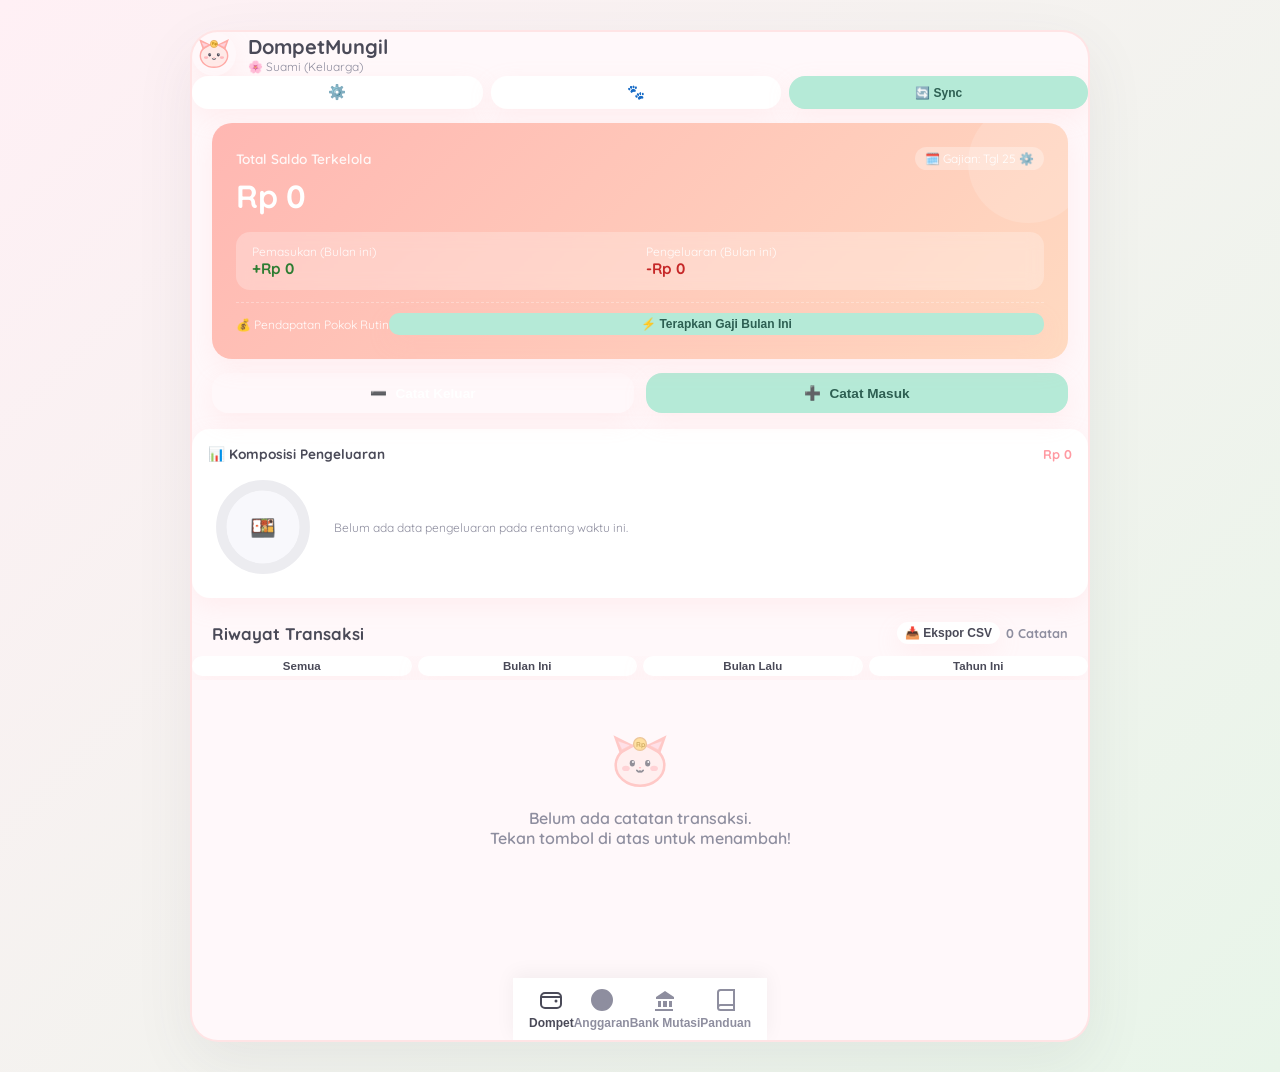
==== index.html @ aec9e81e "feat: add root index.html redirect to web/ and .nojekyll for GitHub Pages branch deployment" ====
<!DOCTYPE html>
<html>
<head>
  <meta charset="utf-8">
  <title>Redirecting to DompetMungil Web App...</title>
  <meta http-equiv="refresh" content="0; url=web/">
  <script>window.location.replace("web/");</script>
</head>
<body>
  <p>Mengarahkan ke aplikasi DompetMungil... <a href="web/">Klik di sini jika tidak otomatis beralih</a>.</p>
</body>
</html>
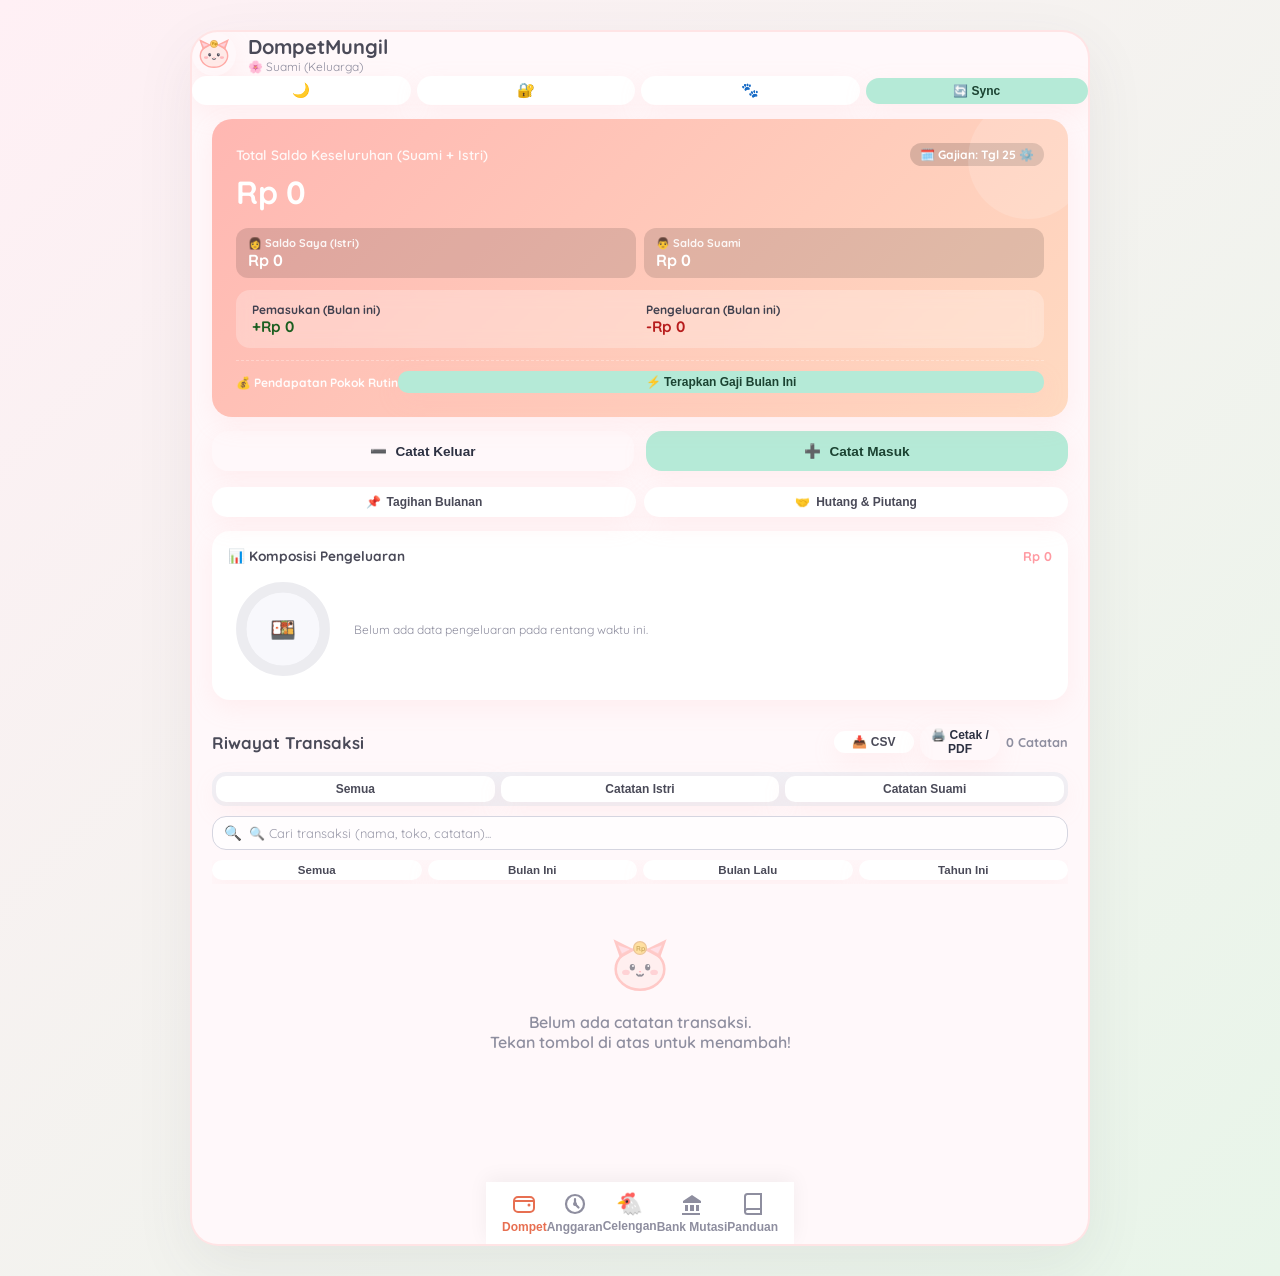
==== commit 04a03882: "feat: improve contrast, budget approval system, chicken piggy bank, spouse tabs, permanent gmail tx," ====
--- a/index.html
+++ b/index.html
@@ -1,12 +1,1157 @@
 <!DOCTYPE html>
-<html>
+<html lang="id">
 <head>
-  <meta charset="utf-8">
-  <title>Redirecting to DompetMungil Web App...</title>
-  <meta http-equiv="refresh" content="0; url=web/">
-  <script>window.location.replace("web/");</script>
+  <meta charset="UTF-8">
+  <meta name="viewport" content="width=device-width, initial-scale=1.0, maximum-scale=1.0, user-scalable=no">
+  <title>DompetMungil - Catatan Keuangan Keluarga (Cute & Ultra-Light)</title>
+  <link rel="manifest" href="manifest.json">
+  <meta name="theme-color" content="#FFB7B2">
+  <meta name="apple-mobile-web-app-capable" content="yes">
+  <meta name="apple-mobile-web-app-status-bar-style" content="default">
+  <link rel="stylesheet" href="css/style.css?v=20261105_12">
+  <link rel="preconnect" href="https://fonts.googleapis.com">
+  <link rel="preconnect" href="https://fonts.gstatic.com" crossorigin>
+  <link href="https://fonts.googleapis.com/css2?family=Quicksand:wght@500;600;700;800&display=swap" rel="stylesheet">
 </head>
 <body>
-  <p>Mengarahkan ke aplikasi DompetMungil... <a href="web/">Klik di sini jika tidak otomatis beralih</a>.</p>
+
+  <!-- Inline Cute SVG Icons Dictionary (100% Orisinal Tanpa Resource Eksternal) -->
+  <svg style="display:none;" version="2.0">
+    <!-- Maskot Kucing Finansial Lucu -->
+    <symbol id="icon-cat-mascot" viewBox="0 0 100 100">
+      <ellipse cx="50" cy="55" rx="38" ry="32" fill="#FFEAE8" stroke="#FFAAA6" stroke-width="4"/>
+      <polygon points="20,35 12,12 38,25" fill="#FFB7B2" stroke="#FFAAA6" stroke-width="4"/>
+      <polygon points="22,30 16,18 34,24" fill="#FFD1DC"/>
+      <polygon points="80,35 88,12 62,25" fill="#FFB7B2" stroke="#FFAAA6" stroke-width="4"/>
+      <polygon points="78,30 84,18 66,24" fill="#FFD1DC"/>
+      <ellipse cx="38" cy="52" rx="4" ry="5" fill="#4A4A58"/>
+      <circle cx="39" cy="50" r="1.5" fill="#FFFFFF"/>
+      <ellipse cx="62" cy="52" rx="4" ry="5" fill="#4A4A58"/>
+      <circle cx="63" cy="50" r="1.5" fill="#FFFFFF"/>
+      <ellipse cx="28" cy="60" rx="6" ry="4" fill="#FF9AA2" opacity="0.6"/>
+      <ellipse cx="72" cy="60" rx="6" ry="4" fill="#FF9AA2" opacity="0.6"/>
+      <polygon points="48,58 52,58 50,61" fill="#FF8E99"/>
+      <path d="M 45,63 Q 50,68 50,63 Q 50,68 55,63" fill="none" stroke="#4A4A58" stroke-width="2.5" stroke-linecap="round"/>
+      <circle cx="50" cy="22" r="10" fill="#FFD166" stroke="#E0A458" stroke-width="2"/>
+      <text x="50" y="26" font-size="11" font-weight="bold" fill="#B27B00" text-anchor="middle">Rp</text>
+    </symbol>
+
+    <!-- Maskot Anjing Shiba Inu Lucu -->
+    <symbol id="icon-dog-mascot" viewBox="0 0 100 100">
+      <circle cx="50" cy="55" r="36" fill="#F4A261" stroke="#E76F51" stroke-width="4"/>
+      <polygon points="22,34 16,10 38,22" fill="#F4A261" stroke="#E76F51" stroke-width="3"/>
+      <polygon points="78,34 84,10 62,22" fill="#F4A261" stroke="#E76F51" stroke-width="3"/>
+      <!-- Pipi Putih Shiba -->
+      <path d="M 24,65 Q 50,85 76,65 Q 70,45 50,55 Q 30,45 24,65 Z" fill="#FFF9F5"/>
+      <circle cx="36" cy="48" r="4.5" fill="#264653"/>
+      <circle cx="64" cy="48" r="4.5" fill="#264653"/>
+      <circle cx="37" cy="46" r="1.5" fill="#FFF"/>
+      <circle cx="65" cy="46" r="1.5" fill="#FFF"/>
+      <ellipse cx="50" cy="58" rx="5" ry="3.5" fill="#264653"/>
+      <path d="M 47,62 Q 50,66 53,62" fill="none" stroke="#264653" stroke-width="2.5" stroke-linecap="round"/>
+      <circle cx="50" cy="20" r="10" fill="#E9C46A" stroke="#F4A261" stroke-width="2"/>
+      <text x="50" y="24" font-size="10" font-weight="bold" fill="#7E4A15" text-anchor="middle">🐶</text>
+    </symbol>
+
+    <!-- Maskot Capybara Santai -->
+    <symbol id="icon-capybara-mascot" viewBox="0 0 100 100">
+      <rect x="22" y="26" width="56" height="58" rx="24" fill="#B08968" stroke="#7F5539" stroke-width="4"/>
+      <!-- Telinga Capy -->
+      <ellipse cx="22" cy="34" rx="6" ry="8" fill="#7F5539"/>
+      <ellipse cx="78" cy="34" rx="6" ry="8" fill="#7F5539"/>
+      <!-- Moncong Kotak Khas Capybara -->
+      <rect x="30" y="52" width="40" height="28" rx="10" fill="#DDB892"/>
+      <ellipse cx="36" cy="45" rx="3.5" ry="4" fill="#3D2B1F"/>
+      <ellipse cx="64" cy="45" rx="3.5" ry="4" fill="#3D2B1F"/>
+      <!-- Hidung Capy -->
+      <line x1="44" y1="62" x2="44" y2="70" stroke="#7F5539" stroke-width="3" stroke-linecap="round"/>
+      <line x1="56" y1="62" x2="56" y2="70" stroke="#7F5539" stroke-width="3" stroke-linecap="round"/>
+      <!-- Jeruk Santai di Atas Kepala -->
+      <circle cx="50" cy="18" r="11" fill="#FF9F1C" stroke="#E07A5F" stroke-width="2"/>
+      <circle cx="50" cy="12" r="2.5" fill="#2A9D8F"/>
+    </symbol>
+
+    <!-- Maskot Kelinci Imut (Usagi) -->
+    <symbol id="icon-bunny-mascot" viewBox="0 0 100 100">
+      <ellipse cx="50" cy="60" rx="35" ry="30" fill="#FFFFFF" stroke="#E2CFC4" stroke-width="4"/>
+      <!-- Telinga Panjang -->
+      <ellipse cx="34" cy="24" rx="9" ry="24" fill="#FFFFFF" stroke="#E2CFC4" stroke-width="3.5"/>
+      <ellipse cx="34" cy="24" rx="4.5" ry="17" fill="#FFCAD4"/>
+      <ellipse cx="66" cy="24" rx="9" ry="24" fill="#FFFFFF" stroke="#E2CFC4" stroke-width="3.5"/>
+      <ellipse cx="66" cy="24" rx="4.5" ry="17" fill="#FFCAD4"/>
+      <!-- Mata Merah Muda -->
+      <circle cx="38" cy="56" r="4.5" fill="#D90429"/>
+      <circle cx="62" cy="56" r="4.5" fill="#D90429"/>
+      <circle cx="39" cy="54" r="1.5" fill="#FFF"/>
+      <circle cx="63" cy="54" r="1.5" fill="#FFF"/>
+      <ellipse cx="26" cy="65" rx="5" ry="3" fill="#FFB7B2" opacity="0.6"/>
+      <ellipse cx="74" cy="65" rx="5" ry="3" fill="#FFB7B2" opacity="0.6"/>
+      <path d="M 46,67 Q 50,71 54,67" fill="none" stroke="#4A4A58" stroke-width="2" stroke-linecap="round"/>
+    </symbol>
+
+    <!-- Maskot Panda Menggemaskan -->
+    <symbol id="icon-panda-mascot" viewBox="0 0 100 100">
+      <circle cx="50" cy="55" r="36" fill="#FFFFFF" stroke="#333333" stroke-width="4"/>
+      <!-- Telinga Hitam -->
+      <circle cx="22" cy="28" r="13" fill="#2B2D42"/>
+      <circle cx="78" cy="28" r="13" fill="#2B2D42"/>
+      <!-- Lingkar Mata Panda -->
+      <ellipse cx="34" cy="52" rx="9" ry="12" fill="#2B2D42"/>
+      <circle cx="35" cy="50" r="3.5" fill="#FFF"/>
+      <ellipse cx="66" cy="52" rx="9" ry="12" fill="#2B2D42"/>
+      <circle cx="65" cy="50" r="3.5" fill="#FFF"/>
+      <!-- Hidung & Senyum -->
+      <ellipse cx="50" cy="64" rx="5" ry="3" fill="#2B2D42"/>
+      <path d="M 46,70 Q 50,74 54,70" fill="none" stroke="#2B2D42" stroke-width="2.5" stroke-linecap="round"/>
+      <!-- Daun Bambu Keberuntungan -->
+      <path d="M 46,14 C 44,8 56,8 54,14 Z" fill="#52B788"/>
+    </symbol>
+
+    <!-- Ikon Dompet Manis -->
+    <symbol id="icon-wallet" viewBox="0 0 24 24">
+      <rect x="2" y="5" width="20" height="15" rx="4" fill="none" stroke="currentColor" stroke-width="2"/>
+      <path d="M2 9h20" stroke="currentColor" stroke-width="2"/>
+      <circle cx="17" cy="13" r="1.5" fill="currentColor"/>
+    </symbol>
+
+    <!-- Ikon Transaksi / Daftar -->
+    <symbol id="icon-list" viewBox="0 0 24 24">
+      <path d="M4 6h16M4 12h16M4 18h10" stroke="currentColor" stroke-width="2.2" stroke-linecap="round"/>
+    </symbol>
+
+    <!-- Ikon Bank / Mutasi -->
+    <symbol id="icon-bank" viewBox="0 0 24 24">
+      <path d="M3 9l9-6 9 6v2H3V9zm2 4h3v6H5v-6zm5 0h4v6h-4v-6zm6 0h3v6h-3v-6zm-14 8h18v2H2v-2z" fill="currentColor"/>
+    </symbol>
+
+    <!-- Ikon Buku Panduan -->
+    <symbol id="icon-book" viewBox="0 0 24 24">
+      <path d="M4 19.5A2.5 2.5 0 0 1 6.5 17H20" fill="none" stroke="currentColor" stroke-width="2" stroke-linecap="round"/>
+      <path d="M6.5 2H20v20H6.5A2.5 2.5 0 0 1 4 19.5v-15A2.5 2.5 0 0 1 6.5 2z" fill="none" stroke="currentColor" stroke-width="2" stroke-linecap="round"/>
+    </symbol>
+
+    <!-- Ikon Pengaturan Server -->
+    <symbol id="icon-settings" viewBox="0 0 24 24">
+      <circle cx="12" cy="12" r="3" fill="none" stroke="currentColor" stroke-width="2"/>
+      <path d="M19.4 15a1.65 1.65 0 0 0 .33 1.82l.06.06a2 2 0 1 1-2.83 2.83l-.06-.06a1.65 1.65 0 0 0-1.82-.33 1.65 1.65 0 0 0-1 1.51V21a2 2 0 0 1-4 0v-.09A1.65 1.65 0 0 0 9 19.4a1.65 1.65 0 0 0-1.82.33l-.06.06a2 2 0 1 1-2.83-2.83l.06-.06a1.65 1.65 0 0 0 .33-1.82 1.65 1.65 0 0 0-1.51-1H3a2 2 0 0 1 0-4h.09A1.65 1.65 0 0 0 4.6 9a1.65 1.65 0 0 0-.33-1.82l-.06-.06a2 2 0 1 1 2.83-2.83l.06.06a1.65 1.65 0 0 0 1.82.33H9a1.65 1.65 0 0 0 1-1.51V3a2 2 0 0 1 4 0v.09a1.65 1.65 0 0 0 1 1.51 1.65 1.65 0 0 0 1.82-.33l.06-.06a2 2 0 1 1 2.83 2.83l-.06.06a1.65 1.65 0 0 0-.33 1.82V9a1.65 1.65 0 0 0 1.51 1H21a2 2 0 0 1 0 4h-.09a1.65 1.65 0 0 0-1.51 1z" fill="none" stroke="currentColor" stroke-width="2"/>
+    </symbol>
+
+    <!-- Ikon Anggaran Bulanan (Target Pie/Kalkulator) -->
+    <symbol id="icon-budget" viewBox="0 0 24 24">
+      <circle cx="12" cy="12" r="9" fill="none" stroke="currentColor" stroke-width="2.2"/>
+      <path d="M12 7v5l3.5 3.5" fill="none" stroke="currentColor" stroke-width="2.2" stroke-linecap="round"/>
+      <circle cx="12" cy="12" r="2" fill="currentColor"/>
+    </symbol>
+
+    <!-- Ikon Makanan & Belanja Lucu -->
+    <symbol id="cute-cat-food" viewBox="0 0 24 24">
+      <path d="M18 6h-2c0-2.21-1.79-4-4-4S8 3.79 8 6H6c-1.1 0-2 .9-2 2v12c0 1.1.9 2 2 2h12c1.1 0 2-.9 2-2V8c0-1.1-.9-2-2-2zm-6-2c1.1 0 2 .9 2 2h-4c0-1.1.9-2 2-2zm6 16H6V8h2v2c0 .55.45 1 1 1s1-.45 1-1V8h4v2c0 .55.45 1 1 1s1-.45 1-1V8h2v12z" fill="currentColor"/>
+    </symbol>
+  </svg>
+
+  <div class="app-container">
+    <!-- Header Aplikasi -->
+    <header class="app-header">
+      <div class="brand-section">
+        <div class="mascot-avatar" id="mascotAvatarContainer" onclick="openThemeSelectorModal()" style="cursor:pointer;" title="Klik untuk ganti maskot cute!">
+          <svg style="width:36px; height:36px;"><use id="currentMascotUse" href="#icon-cat-mascot"></use></svg>
+        </div>
+        <div>
+          <h1 class="brand-title">DompetMungil</h1>
+          <p class="brand-subtitle" id="userRoleBadge">🌸 Suami (Keluarga)</p>
+        </div>
+      </div>
+      <div style="display:flex; gap:6px; align-items:center;">
+        <button class="btn-cute" id="btnToggleDarkMode" onclick="toggleDarkMode()" style="padding: 6px 8px; font-size: 0.9rem;" title="Mode Malam / Siang">
+          🌙
+        </button>
+        <button class="btn-cute" onclick="openPinConfigModal()" style="padding: 6px 8px; font-size: 0.9rem;" title="Kunci PIN Layar (App Lock)">
+          🔐
+        </button>
+        <button class="btn-cute" onclick="openThemeSelectorModal()" style="padding: 6px 8px; font-size: 0.9rem;" title="Ganti Karakter Hewan">
+          🐾
+        </button>
+        <button class="btn-cute mint" id="btnSyncNow" style="padding: 6px 10px; font-size: 0.75rem;">
+          🔄 Sync
+        </button>
+      </div>
+    </header>
+
+    <!-- OOM / Offline Recovery Banner -->
+    <div id="recoveryBanner" class="recovery-banner hidden">
+      <span style="font-size: 1.4rem;">💡</span>
+      <div style="flex:1;">
+        <strong id="recoveryTitle">Pemulihan Transaksi</strong>
+        <p id="recoveryDesc" style="font-size:0.75rem; color:#6D4C41;">Ada transaksi tersimpan di memori HP. Sedang disinkronisasi ke server...</p>
+      </div>
+    </div>
+
+    <!-- Main View: Beranda / Dashboard -->
+    <main id="viewHome" class="view-panel">
+      <!-- Kartu Dompet & Ringkasan -->
+      <section class="card-wallet">
+        <div style="display:flex; justify-content:space-between; align-items:center;">
+          <div class="wallet-balance-label">Total Saldo Keseluruhan (Suami + Istri)</div>
+          <div id="salaryPaydayIndicator" onclick="openSalaryModal()" style="font-size:0.75rem; background:rgba(0,0,0,0.15); color:#FFF; font-weight:700; padding:4px 10px; border-radius:12px; cursor:pointer;" title="Klik untuk atur tanggal gajian & recall pemasukan bulanan">
+            🗓️ Gajian: <span id="paydayDateText">Tgl 25</span> ⚙️
+          </div>
+        </div>
+        <div class="wallet-balance-val" id="totalBalanceDisplay">Rp 0</div>
+
+        <!-- 3 Saldo Transparansi Keluarga: Total Bersama, Saldo Saya, Saldo Pasangan -->
+        <div style="display:grid; grid-template-columns:1fr 1fr; gap:8px; margin-bottom:12px;">
+          <div style="background:rgba(0,0,0,0.12); padding:8px 12px; border-radius:12px;">
+            <div style="font-size:0.7rem; color:rgba(255,255,255,0.9); font-weight:700;" id="myBalanceLabel">👤 Saldo Saya</div>
+            <div style="font-size:1rem; font-weight:800; color:#FFF;" id="myBalanceDisplay">Rp 0</div>
+          </div>
+          <div style="background:rgba(0,0,0,0.12); padding:8px 12px; border-radius:12px;">
+            <div style="font-size:0.7rem; color:rgba(255,255,255,0.9); font-weight:700;" id="spouseBalanceLabel">💍 Saldo Pasangan</div>
+            <div style="font-size:1rem; font-weight:800; color:#FFF;" id="spouseBalanceDisplay">Rp 0</div>
+          </div>
+        </div>
+
+        <div class="wallet-stats-grid">
+          <div>
+            <div class="stat-item-label" style="color:#2D3142; font-weight:700;">Pemasukan (Bulan ini)</div>
+            <div class="stat-item-val" id="totalIncomeDisplay" style="color:#1B5E20; font-weight:800;">+Rp 0</div>
+          </div>
+          <div>
+            <div class="stat-item-label" style="color:#2D3142; font-weight:700;">Pengeluaran (Bulan ini)</div>
+            <div class="stat-item-val" id="totalExpenseDisplay" style="color:#B71C1C; font-weight:800;">-Rp 0</div>
+          </div>
+        </div>
+
+        <!-- Tombol Recall Cepat Pemasukan Bulanan Pasti -->
+        <div style="margin-top:12px; padding-top:10px; border-top:1px dashed rgba(255,255,255,0.3); display:flex; justify-content:space-between; align-items:center;">
+          <small style="font-size:0.75rem; opacity:0.95; font-weight:700;">💰 Pendapatan Pokok Rutin</small>
+          <button onclick="recallMonthlySalary()" class="btn-cute mint" style="padding:4px 10px; font-size:0.75rem; border-radius:10px;">
+            ⚡ Terapkan Gaji Bulan Ini
+          </button>
+        </div>
+      </section>
+
+      <!-- Tombol Aksi Cepat -->
+      <section class="quick-actions-bar">
+        <button class="btn-cute primary" id="btnOpenAddExpense">
+          <span>➖</span> Catat Keluar
+        </button>
+        <button class="btn-cute mint" id="btnOpenAddIncome">
+          <span>➕</span> Catat Masuk
+        </button>
+      </section>
+
+      <!-- Mini Shortcut Fitur Pintar -->
+      <div style="display:grid; grid-template-columns:1fr 1fr; gap:8px; margin-bottom:14px; padding: 0 20px;">
+        <button type="button" class="btn-cute" onclick="switchTab('bills')" style="padding:8px 10px; font-size:0.75rem; justify-content:center; gap:6px;">
+          <span>📌</span> Tagihan Bulanan
+        </button>
+        <button type="button" class="btn-cute" onclick="switchTab('debts')" style="padding:8px 10px; font-size:0.75rem; justify-content:center; gap:6px;">
+          <span>🤝</span> Hutang & Piutang
+        </button>
+      </div>
+
+      <!-- Ringkasan Komposisi Pengeluaran (Pie Chart SVG Murni) -->
+      <section style="background:#fff; border-radius:18px; padding:16px; margin:0 20px 16px; box-shadow:var(--shadow-soft);">
+        <div style="display:flex; justify-content:space-between; align-items:center; margin-bottom:10px;">
+          <strong style="font-size:0.85rem; color:var(--text-primary);">📊 Komposisi Pengeluaran</strong>
+          <span id="chartTotalExpense" style="font-size:0.8rem; font-weight:700; color:var(--danger-pastel);">Rp 0</span>
+        </div>
+        <div style="display:flex; align-items:center; gap:16px;">
+          <div style="position:relative; width:110px; height:110px; flex-shrink:0;">
+            <svg id="pieChartSvg" viewBox="0 0 42 42" style="width:100%; height:100%; transform: rotate(-90deg); border-radius:50%;">
+              <circle cx="21" cy="21" r="15.91549430918954" fill="#F8F8FC" stroke="#ECECF0" stroke-width="4"></circle>
+            </svg>
+            <div style="position:absolute; top:0; left:0; width:100%; height:100%; display:flex; align-items:center; justify-content:center; pointer-events:none;">
+              <span style="font-size:1.3rem;">🍱</span>
+            </div>
+          </div>
+          <div id="pieChartLegend" style="flex:1; display:flex; flex-direction:column; gap:4px; font-size:0.75rem; max-height:100px; overflow-y:auto;">
+            <!-- Legend Kategori Dimuat Dinamis -->
+            <span style="color:var(--text-muted);">Belum ada data pengeluaran.</span>
+          </div>
+        </div>
+      </section>
+
+      <!-- Riwayat Transaksi dengan Filter & Ekspor -->
+      <section>
+        <div class="section-title" style="flex-wrap:wrap; gap:8px;">
+          <span>Riwayat Transaksi</span>
+          <div style="display:flex; align-items:center; gap:6px;">
+            <button onclick="exportTransactionsCSV()" class="btn-cute" style="padding:4px 8px; font-size:0.75rem;" title="Ekspor data ke CSV / Excel">
+              📥 CSV
+            </button>
+            <button onclick="printFinancialReport()" class="btn-cute primary" style="padding:4px 8px; font-size:0.75rem;" title="Cetak struk laporan bulanan / Simpan sebagai PDF">
+              🖨️ Cetak / PDF
+            </button>
+            <span style="font-size: 0.8rem; color: var(--text-muted);" id="txCounter">0 Catatan</span>
+          </div>
+        </div>
+
+        <!-- Tab Khusus Pasangan (Semua Transaksi, Catatan Saya, Catatan Pasangan) -->
+        <div style="display:flex; gap:6px; margin: 0 20px 10px; background:#F0F0F5; padding:4px; border-radius:14px;">
+          <button id="authorTabAll" class="btn-cute author-filter-btn active" onclick="filterByAuthor('all')" style="flex:1; padding:6px 4px; font-size:0.75rem; border-radius:10px; justify-content:center;">Semua</button>
+          <button id="authorTabMe" class="btn-cute author-filter-btn" onclick="filterByAuthor('me')" style="flex:1; padding:6px 4px; font-size:0.75rem; border-radius:10px; justify-content:center;">Catatan Saya</button>
+          <button id="authorTabSpouse" class="btn-cute author-filter-btn" onclick="filterByAuthor('spouse')" style="flex:1; padding:6px 4px; font-size:0.75rem; border-radius:10px; justify-content:center;">Catatan Pasangan</button>
+        </div>
+
+        <!-- Kolom Pencarian Cepat Transaksi -->
+        <div style="position:relative; margin: 0 20px 10px;">
+          <input type="text" id="txSearchInput" class="form-input" placeholder="🔍 Cari transaksi (nama, toko, catatan)..." style="padding:8px 12px 8px 36px; font-size:0.8rem; border-radius:14px;" oninput="onSearchTxInput()">
+          <span style="position:absolute; left:12px; top:50%; transform:translateY(-50%); font-size:0.9rem; pointer-events:none;">🔍</span>
+          <button id="btnClearSearch" onclick="clearTxSearch()" style="display:none; position:absolute; right:10px; top:50%; transform:translateY(-50%); background:none; border:none; color:#888; font-size:1rem; cursor:pointer;">✕</button>
+        </div>
+
+        <!-- Filter Rentang Tanggal -->
+        <div style="display:flex; gap:6px; margin: 0 20px 10px; overflow-x:auto; padding-bottom:4px;">
+          <button class="btn-cute date-filter-btn active" onclick="filterTransactions('all')" style="padding:4px 10px; font-size:0.72rem; border-radius:12px;">Semua</button>
+          <button class="btn-cute date-filter-btn" onclick="filterTransactions('this_month')" style="padding:4px 10px; font-size:0.72rem; border-radius:12px;">Bulan Ini</button>
+          <button class="btn-cute date-filter-btn" onclick="filterTransactions('last_month')" style="padding:4px 10px; font-size:0.72rem; border-radius:12px;">Bulan Lalu</button>
+          <button class="btn-cute date-filter-btn" onclick="filterTransactions('this_year')" style="padding:4px 10px; font-size:0.72rem; border-radius:12px;">Tahun Ini</button>
+        </div>
+
+        <div class="tx-list" id="txContainer">
+          <!-- Transaksi akan dimuat dinamis dari IndexedDB & Server -->
+          <div style="text-align:center; padding: 40px; color: var(--text-muted);">
+            <svg style="width:64px; height:64px; opacity:0.6;"><use href="#icon-cat-mascot"></use></svg>
+            <p style="margin-top:10px; font-weight:600;">Belum ada catatan transaksi.<br>Tekan tombol di atas untuk menambah!</p>
+          </div>
+        </div>
+      </section>
+    </main>
+
+    <!-- View: Integrasi Bank Indonesia -->
+    <main id="viewBank" class="view-panel" style="display:none; padding: 20px;">
+      <h2 style="font-size:1.2rem; font-weight:800; margin-bottom:8px;">🏦 Integrasi Mutasi Rekening</h2>
+      <p style="font-size:0.85rem; color:var(--text-muted); margin-bottom:16px;">
+        Pilih metode pembacaan mutasi rekening yang Anda sukai. Semua data dienkripsi dengan AES-256 lokal di Odroid STB.
+      </p>
+
+      <!-- Selector Tab: File Import vs Login Google (Aplikasi Tertaut) -->
+      <div style="display:flex; gap:8px; margin-bottom:16px;">
+        <button class="btn-cute primary" id="tabBtnBankFile" onclick="switchBankTab('file')">📄 Unggah e-Statement / CSV</button>
+        <button class="btn-cute" id="tabBtnBankGoogle" onclick="switchBankTab('google')">🌐 Tautkan Akun Google</button>
+      </div>
+
+      <!-- Opsi 1: File CSV / e-Statement Import -->
+      <div id="bankSectionFile" style="background:#fff; border-radius:18px; padding:20px; box-shadow:var(--shadow-soft);">
+        <label class="form-label">Pilih Bank / E-Wallet</label>
+        <select class="form-select" id="bankSelect">
+          <option value="BCA">BCA (KlikBCA / myBCA / CSV)</option>
+          <option value="Mandiri">Bank Mandiri (Livin' / e-Statement)</option>
+          <option value="BRI">BRI (BRImo / Mutasi PDF-CSV)</option>
+          <option value="BNI">BNI Mobile Banking</option>
+          <option value="JAGO">Bank Jago / GoPay</option>
+        </select>
+
+        <label class="form-label" style="margin-top:16px;">Tempel Isi Mutasi / Unggah CSV</label>
+        <textarea id="bankRawText" class="form-input" style="height:110px; resize:none;" placeholder="Contoh: 04/11/2026 TRSF E-BANKING DB 50.000,00 INDOMARET..."></textarea>
+
+        <button class="btn-cute primary" id="btnProcessBankImport" style="width:100%; margin-top:16px; padding:14px;">
+          ✨ Proses Mutasi Aman & Enkripsi
+        </button>
+      </div>
+
+      <!-- Opsi 2: Login Google OAuth2 Resmi (Muncul di Daftar Aplikasi Tertaut Akun Google) -->
+      <div id="bankSectionGoogle" style="display:none; background:#fff; border-radius:18px; padding:20px; box-shadow:var(--shadow-soft);">
+        <div style="display:flex; align-items:center; gap:12px; margin-bottom:12px;">
+          <div style="width:44px; height:44px; border-radius:12px; background:#F1F3F4; display:flex; align-items:center; justify-content:center; font-size:1.5rem;">
+            🔗
+          </div>
+          <div>
+            <h3 style="font-size:0.95rem; font-weight:700;">Google OAuth (Aplikasi Tertaut)</h3>
+            <p style="font-size:0.75rem; color:var(--text-muted);">Masuk resmi & terdaftar di menu "Aplikasi Tertaut" Akun Google Anda</p>
+          </div>
+        </div>
+
+        <div style="background:#E8F5E9; border-left:4px solid #4CAF50; padding:12px; border-radius:10px; font-size:0.8rem; margin-bottom:14px; color:#2E7D32; line-height:1.45;">
+          ✨ <strong>Muncul di Akun Google Anda:</strong><br>
+          Setelah tautan ini aktif, <strong>DompetMungil</strong> akan otomatis terdaftar di halaman <em>Aplikasi Tertaut (myaccount.google.com/linkedapps)</em> persis seperti GitHub, Claude, dan Shopee!
+        </div>
+
+        <!-- Pengaturan Google Client ID (Tipe Desktop App) -->
+        <div style="background:#FFF8E1; border:1px solid #FFE082; border-radius:14px; padding:14px; margin-bottom:14px;">
+          <label class="form-label" style="font-weight:700; color:#5D4037; margin-bottom:4px;">🔑 Google Client ID Anda</label>
+          <p style="font-size:0.76rem; color:#666; line-height:1.4; margin-bottom:8px;">
+            Masukkan Client ID dari Google Cloud Console (wajib pilih tipe <strong>Desktop app</strong> agar bebas dari error IP/domain):
+          </p>
+          <div style="display:flex; gap:8px;">
+            <input type="text" id="customGoogleClientId" class="form-input" placeholder="contoh: 123456-xxxx.apps.googleusercontent.com" style="font-size:0.8rem;">
+            <button class="btn-cute mint" onclick="saveGoogleClientId()" style="white-space:nowrap; padding:8px 12px; font-size:0.8rem;">Simpan ID</button>
+          </div>
+
+          <details style="margin-top:12px; font-size:0.76rem; color:#444;" open>
+            <summary style="cursor:pointer; color:#1565C0; font-weight:700; padding:4px 0;">📖 Langkah 1 Menit Buat Client ID (Tipe Desktop App):</summary>
+            <ol style="padding-left:18px; margin-top:8px; line-height:1.6;">
+              <li>Buka <a href="https://console.cloud.google.com/apis/credentials" target="_blank" style="color:#1976D2; font-weight:700; text-decoration:underline;">Google Cloud Console</a>.</li>
+              <li>Klik tombol <strong>+ CREATE CREDENTIALS</strong> di bagian atas &raquo; Pilih <strong>OAuth client ID</strong>.</li>
+              <li>Pada menu dropdown <em>Application type</em>, pilih: <strong style="color:#C2185B;">Desktop app</strong> <em>(JANGAN pilih Web application)</em>.</li>
+              <li>Beri nama: <strong>DompetMungil</strong> lalu klik <strong>CREATE</strong>.</li>
+              <li>Google akan langsung memberikan <strong>Client ID</strong> tanpa meminta URL asal atau domain!</li>
+              <li>Salin Client ID tersebut, tempelkan ke kolom di atas, lalu klik <strong>Simpan ID</strong>.</li>
+            </ol>
+          </details>
+        </div>
+
+        <!-- Status Terhubung -->
+        <div id="googleConnectedCard" style="display:none; background:#F0FFF4; border-radius:14px; padding:14px; margin-bottom:14px; border:1px solid #A5D6A7;">
+          <div style="display:flex; align-items:center; justify-content:space-between;">
+            <div style="display:flex; align-items:center; gap:10px;">
+              <span style="font-size:1.4rem;">✅</span>
+              <div>
+                <strong id="connectedGoogleEmail" style="font-size:0.85rem; color:#2E7D32;">user@gmail.com</strong>
+                <p style="font-size:0.75rem; color:#388E3C; font-weight:600;">Status: Tertaut Resmi di Akun Google</p>
+              </div>
+            </div>
+            <button onclick="disconnectGoogleAccount()" class="btn-cute" style="padding:6px 10px; font-size:0.75rem; color:#D32F2F;">Putuskan</button>
+          </div>
+        </div>
+
+        <!-- Tombol Tautkan dengan Redirect Resmi Google -->
+        <button type="button" id="btnRedirectGoogleOAuth" class="btn-cute primary" style="width:100%; padding:14px; font-weight:700; font-size:0.9rem; justify-content:center;">
+          <svg style="width:20px; height:20px; vertical-align:middle; margin-right:8px;" viewBox="0 0 24 24">
+            <path fill="#4285F4" d="M22.56 12.25c0-.78-.07-1.53-.2-2.25H12v4.26h5.92c-.26 1.37-1.04 2.53-2.21 3.31v2.77h3.57c2.08-1.92 3.28-4.74 3.28-8.09z"/>
+            <path fill="#34A853" d="M12 23c2.97 0 5.46-.98 7.28-2.66l-3.57-2.77c-.98.66-2.23 1.06-3.71 1.06-2.86 0-5.29-1.93-6.16-4.53H2.18v2.84C3.99 20.53 7.7 23 12 23z"/>
+            <path fill="#FBBC05" d="M5.84 14.09c-.22-.66-.35-1.36-.35-2.09s.13-1.43.35-2.09V7.06H2.18C1.43 8.55 1 10.22 1 12s.43 3.45 1.18 4.94l2.85-2.22.81-.63z"/>
+            <path fill="#EA4335" d="M12 5.38c1.62 0 3.06.56 4.21 1.64l3.15-3.15C17.45 2.09 14.97 1 12 1 7.7 1 3.99 3.47 2.18 7.06l3.66 2.84c.87-2.6 3.3-4.52 6.16-4.52z"/>
+          </svg>
+          Tautkan Akun Google Sekarang (Redirect Resmi)
+        </button>
+
+        <p style="text-align:center; font-size:0.75rem; color:#888; margin-top:10px;">
+          Setelah klik, Google akan meminta izin akses dan otomatis menambahkan DompetMungil ke daftar Aplikasi Tertaut Anda.
+        </p>
+      </div>
+    </main>
+
+    <!-- View: Panduan Penggunaan Interaktif (In-App Guide) -->
+    <main id="viewGuide" class="view-panel" style="display:none; padding: 20px 20px 90px;">
+      <div style="text-align:center; margin-bottom: 20px;">
+        <svg style="width:60px; height:60px;"><use href="#icon-cat-mascot"></use></svg>
+        <h2 style="font-weight:800; font-size:1.3rem; margin-top:8px;">Buku Panduan & Konfigurasi</h2>
+        <p style="font-size:0.85rem; color:var(--text-muted);">Panduan ramah untuk mengelola keuangan rumah tangga</p>
+      </div>
+
+      <!-- Tombol Re-Konfigurasi Cepat Akun & Mode -->
+      <div style="background:#FFF0F5; border:1.5px dashed var(--pink-pastel); border-radius:18px; padding:16px; margin-bottom:16px; text-align:center;">
+        <h4 style="font-size:0.95rem; font-weight:700; color:#4A4A58;">⚙️ Konfigurasi Ulang Profil / Peran</h4>
+        <p style="font-size:0.8rem; color:var(--text-muted); margin:4px 0 12px;">Ingin mengganti mode akun antara Personal atau Keluarga (Suami/Istri/Anak)?</p>
+        <button class="btn-cute primary" onclick="document.getElementById('onboardingModal').classList.add('active')" style="margin:0 auto; padding:10px 18px;">
+          Buka Wizard Konfigurasi Akun 👨‍👩‍👧‍👦
+        </button>
+      </div>
+
+      <!-- Tombol Mengulang Panduan Interaktif Langkah Demi Langkah -->
+      <div style="background:#F0FFF4; border:1.5px dashed var(--mint-dark); border-radius:18px; padding:16px; margin-bottom:16px; text-align:center;">
+        <h4 style="font-size:0.95rem; font-weight:700; color:#2D5F52;">🎮 Tur Interaktif Aplikasi</h4>
+        <p style="font-size:0.8rem; color:var(--text-muted); margin:4px 0 12px;">Ingin melihat kembali panduan langkah demi langkah seluruh fitur aplikasi (Dompet, Anggaran, Celengan Ayam, Bank Mutasi & Panduan)?</p>
+        <button class="btn-cute mint" onclick="startDashboardTour()" style="margin:0 auto; padding:10px 18px;">
+          Mulai Tur Aplikasi ✨
+        </button>
+      </div>
+
+      <div style="display:flex; flex-direction:column; gap:16px;">
+        <div style="background:#fff; padding:18px; border-radius:18px; box-shadow:var(--shadow-soft);">
+          <h3 style="font-size:0.95rem; font-weight:700; color:var(--pink-pastel); margin-bottom:6px;">1. Offline-First & Keamanan STB</h3>
+          <p style="font-size:0.82rem; line-height:1.5; color:#555;">
+            Jika server Odroid/HG680P Anda sedang mati atau terhenti oleh OOM killer karena beban berat, aplikasi tetap bisa dipakai mencatat. Data disimpan aman di HP Anda dan otomatis disinkronkan saat server santai kembali.
+          </p>
+        </div>
+
+        <div style="background:#fff; padding:18px; border-radius:18px; box-shadow:var(--shadow-soft);">
+          <h3 style="font-size:0.95rem; font-weight:700; color:var(--mint-dark); margin-bottom:6px;">2. Enkripsi Database Khusus</h3>
+          <p style="font-size:0.82rem; line-height:1.5; color:#555;">
+            Catatan pengeluaran, pemasukan, dan mutasi bank Anda dienkripsi secara penuh dengan standar AES-256 menggunakan kunci rahasia per-perangkat. Aplikasi luar di STB tidak akan dapat membaca isi catatan keuangan Anda.
+          </p>
+        </div>
+
+        <div style="background:#fff; padding:18px; border-radius:18px; box-shadow:var(--shadow-soft);">
+          <h3 style="font-size:0.95rem; font-weight:700; color:#FF9800; margin-bottom:6px;">3. Cara Pasang di HP (PWA)</h3>
+          <p style="font-size:0.82rem; line-height:1.5; color:#555;">
+            Buka menu browser Chrome/Safari Anda, lalu pilih <strong>"Tambahkan ke Layar Utama" (Add to Home Screen)</strong> untuk mendapatkan pengalaman seperti aplikasi bawaan toko aplikasi.
+          </p>
+        </div>
+      </div>
+    </main>
+
+    <!-- View: Manajemen Anggaran (Budgeting) -->
+    <main id="viewBudget" class="view-panel" style="display:none; padding: 20px;">
+      <div style="display:flex; justify-content:space-between; align-items:center; margin-bottom:12px;">
+        <div>
+          <h2 style="font-size:1.2rem; font-weight:800; color:var(--text-primary);">🎯 Anggaran Bulanan Bersama</h2>
+          <p style="font-size:0.8rem; color:var(--text-muted);">Keputusan bersama Suami & Istri • Perubahan butuh persetujuan pasangan</p>
+        </div>
+        <button class="btn-cute primary" onclick="openSetBudgetModal()" style="padding:6px 12px; font-size:0.75rem;">
+          ⚙️ Atur Batas
+        </button>
+      </div>
+
+      <!-- Kotak Notifikasi Usulan Perubahan Anggaran dari Pasangan -->
+      <div id="budgetProposalContainer" style="display:none; margin-bottom:14px;"></div>
+
+      <!-- Ringkasan Progress Anggaran -->
+      <div id="budgetSummaryCard" style="background:#fff; border-radius:18px; padding:16px; margin-bottom:16px; box-shadow:var(--shadow-soft);">
+        <div style="display:flex; justify-content:space-between; font-size:0.85rem; font-weight:700; margin-bottom:6px;">
+          <span>Realisasi Bulan Ini</span>
+          <span id="budgetOverallText">Rp 0 / Rp 0</span>
+        </div>
+        <div style="width:100%; height:12px; background:#F0F0F5; border-radius:10px; overflow:hidden;">
+          <div id="budgetOverallBar" style="width:0%; height:100%; background:var(--mint-dark); border-radius:10px; transition:width 0.4s ease;"></div>
+        </div>
+      </div>
+
+      <!-- List Kategori & Batas Anggaran -->
+      <div id="budgetListContainer" style="display:flex; flex-direction:column; gap:12px;">
+        <!-- Dimuat dinamis -->
+      </div>
+    </main>
+
+    <!-- View: Target Menabung / Celengan Impian (Savings Goals) -->
+    <main id="viewSavings" class="view-panel" style="display:none; padding: 20px;">
+      <div style="display:flex; justify-content:space-between; align-items:center; margin-bottom:12px;">
+        <div>
+          <h2 style="font-size:1.2rem; font-weight:800; color:var(--text-primary);">🐔 Celengan Ayam Impian</h2>
+          <p style="font-size:0.8rem; color:var(--text-muted);">Wujudkan impian keluarga & target tabungan</p>
+        </div>
+        <button class="btn-cute primary" onclick="openAddGoalModal()" style="padding:6px 12px; font-size:0.75rem;">
+          ➕ Target Baru
+        </button>
+      </div>
+
+      <!-- Ringkasan Total Tabungan Impian -->
+      <div style="background:linear-gradient(135deg, #FFE4E8 0%, #FFF5EB 100%); border-radius:18px; padding:18px; margin-bottom:16px; border:1px solid #FFD1DC; box-shadow:var(--shadow-soft);">
+        <div style="display:flex; justify-content:space-between; align-items:center;">
+          <div>
+            <div style="font-size:0.78rem; color:#8E6E75; font-weight:600;">Total Terkumpul di Celengan</div>
+            <div style="font-size:1.4rem; font-weight:800; color:#4A4A58;" id="totalSavingsSavedDisplay">Rp 0</div>
+          </div>
+          <div style="font-size:2.2rem; animation: floatAnimation 3s infinite ease-in-out;">
+            🏺
+          </div>
+        </div>
+        <div style="display:flex; justify-content:space-between; font-size:0.75rem; color:#8E6E75; margin-top:8px; border-top:1px dashed rgba(255,183,178,0.4); padding-top:6px;">
+          <span>Target Seluruhnya: <strong id="totalSavingsTargetDisplay">Rp 0</strong></span>
+          <span id="totalSavingsPercentDisplay" style="font-weight:700; color:#E76F51;">0%</span>
+        </div>
+      </div>
+
+      <!-- Daftar Kartu Celengan Impian -->
+      <div id="savingsGoalsListContainer" style="display:flex; flex-direction:column; gap:14px;">
+        <!-- Dimuat dinamis -->
+      </div>
+    </main>
+
+    <!-- View: Tagihan Rutin & Langganan Bulanan (Bills & Subscriptions) -->
+    <main id="viewBills" class="view-panel" style="display:none; padding: 20px;">
+      <div style="display:flex; justify-content:space-between; align-items:center; margin-bottom:12px;">
+        <div>
+          <h2 style="font-size:1.2rem; font-weight:800; color:var(--text-primary);">📌 Tagihan Rutin</h2>
+          <p style="font-size:0.8rem; color:var(--text-muted);">Checklist pembayaran listrik, wifi, SPP & langganan</p>
+        </div>
+        <button class="btn-cute primary" onclick="openAddBillModal()" style="padding:6px 12px; font-size:0.75rem;">
+          ➕ Tagihan Baru
+        </button>
+      </div>
+
+      <!-- Ringkasan Status Tagihan Bulan Ini -->
+      <div style="background:#FFF8FA; border-radius:18px; padding:16px; margin-bottom:16px; border:1px solid #FFE4E8; box-shadow:var(--shadow-soft);">
+        <div style="display:flex; justify-content:space-between; align-items:center;">
+          <div>
+            <div style="font-size:0.75rem; color:#8E8E9F;">Sisa Tagihan Belum Dibayar</div>
+            <div style="font-size:1.3rem; font-weight:800; color:#E76F51;" id="unpaidBillsTotalDisplay">Rp 0</div>
+          </div>
+          <div style="text-align:right;">
+            <div style="font-size:0.75rem; color:#8E8E9F;">Sudah Dilunasi</div>
+            <div style="font-size:1.1rem; font-weight:800; color:#2E7D32;" id="paidBillsTotalDisplay">Rp 0</div>
+          </div>
+        </div>
+      </div>
+
+      <!-- List Kartu Tagihan -->
+      <div id="billsListContainer" style="display:flex; flex-direction:column; gap:10px;">
+        <!-- Dimuat dinamis -->
+      </div>
+    </main>
+
+    <!-- View: Catatan Hutang & Piutang (Debts & Loans) -->
+    <main id="viewDebts" class="view-panel" style="display:none; padding: 20px;">
+      <div style="display:flex; justify-content:space-between; align-items:center; margin-bottom:12px;">
+        <div>
+          <h2 style="font-size:1.2rem; font-weight:800; color:var(--text-primary);">🤝 Hutang & Piutang</h2>
+          <p style="font-size:0.8rem; color:var(--text-muted);">Pantau pinjaman uang, kasbon, & uang yang dipinjam teman</p>
+        </div>
+        <button class="btn-cute primary" onclick="openAddDebtModal()" style="padding:6px 12px; font-size:0.75rem;">
+          ➕ Catat Hutang/Piutang
+        </button>
+      </div>
+
+      <!-- Ringkasan Hutang vs Piutang -->
+      <div style="display:grid; grid-template-columns:1fr 1fr; gap:10px; margin-bottom:16px;">
+        <div style="background:#FFF5F5; border:1px solid #FFCDD2; border-radius:16px; padding:12px;">
+          <div style="font-size:0.75rem; color:#C62828; font-weight:600;">Saya Berhutang (Kewajiban)</div>
+          <div style="font-size:1.1rem; font-weight:800; color:#C62828;" id="totalMyDebtDisplay">Rp 0</div>
+        </div>
+        <div style="background:#F1F8E9; border:1px solid #C8E6C9; border-radius:16px; padding:12px;">
+          <div style="font-size:0.75rem; color:#2E7D32; font-weight:600;">Orang Berhutang (Piutang)</div>
+          <div style="font-size:1.1rem; font-weight:800; color:#2E7D32;" id="totalOthersDebtDisplay">Rp 0</div>
+        </div>
+      </div>
+
+      <!-- List Kartu Hutang / Piutang -->
+      <div id="debtsListContainer" style="display:flex; flex-direction:column; gap:10px;">
+        <!-- Dimuat dinamis -->
+      </div>
+    </main>
+
+    <!-- Bottom Navigation Bar -->
+    <nav class="bottom-nav">
+      <button type="button" class="nav-item active" onclick="switchTab('home')" style="background:none; border:none;">
+        <svg class="cute-icon"><use href="#icon-wallet"></use></svg>
+        <span>Dompet</span>
+      </button>
+      <button type="button" class="nav-item" onclick="switchTab('budget')" style="background:none; border:none;">
+        <svg class="cute-icon"><use href="#icon-budget"></use></svg>
+        <span>Anggaran</span>
+      </button>
+      <button type="button" class="nav-item" onclick="switchTab('savings')" style="background:none; border:none;">
+        <span style="font-size:1.35rem; line-height:1; display:block;">🐔</span>
+        <span>Celengan</span>
+      </button>
+      <button type="button" class="nav-item" onclick="switchTab('bank')" style="background:none; border:none;">
+        <svg class="cute-icon"><use href="#icon-bank"></use></svg>
+        <span>Bank Mutasi</span>
+      </button>
+      <button type="button" class="nav-item" onclick="switchTab('guide')" style="background:none; border:none;">
+        <svg class="cute-icon"><use href="#icon-book"></use></svg>
+        <span>Panduan</span>
+      </button>
+    </nav>
+  </div>
+
+  <!-- Spotlight Game-Style Interactive Tour Element -->
+  <div id="spotlightOverlay" class="spotlight-overlay">
+    <div id="spotlightHighlight" class="spotlight-highlight"></div>
+    <div id="spotlightTooltip" class="spotlight-tooltip">
+      <div class="spotlight-tooltip-title" id="tourTooltipTitle">
+        <span>🐾</span> Judul Langkah
+      </div>
+      <div class="spotlight-tooltip-desc" id="tourTooltipDesc">
+        Deskripsi panduan akan dijelaskan di sini.
+      </div>
+      <div class="spotlight-tooltip-footer">
+        <button class="btn-cute" onclick="stopDashboardTour()" style="padding:6px 10px; font-size:0.75rem;">Lewati</button>
+        <div style="display:flex; align-items:center; gap:8px;">
+          <span id="tourStepIndicator" style="font-size:0.75rem; font-weight:700; color:var(--text-muted);">1 / 5</span>
+          <button class="btn-cute primary" id="btnTourNext" onclick="nextTourStep()" style="padding:6px 14px; font-size:0.75rem;">Lanjut ➡️</button>
+        </div>
+      </div>
+    </div>
+  </div>
+
+  <!-- Modal Konfigurasi Pendapatan Pokok Rutin / Gaji -->
+  <div class="modal-overlay" id="salaryModal">
+    <div class="modal-sheet">
+      <div class="modal-header">
+        <h3 class="modal-title">🗓️ Pengaturan Gaji / Pendapatan Pokok</h3>
+        <button onclick="closeSalaryModal()" style="background:none; border:none; font-size:1.5rem; cursor:pointer;">✕</button>
+      </div>
+      <form id="salaryConfigForm">
+        <div class="form-group">
+          <label class="form-label">Pilih Tanggal Gajian (Kalender Visual)</label>
+          <input type="hidden" id="salaryDayInput" value="25">
+          <div style="font-size:0.8rem; font-weight:700; color:var(--pink-pastel); margin-bottom:4px;">
+            Terpilih: Tanggal <span id="selectedDayPreview">25</span> tiap bulan
+          </div>
+          <!-- Kalender Mini Picker -->
+          <div class="calendar-grid" id="salaryCalendarPicker">
+            <!-- 1 s.d 31 dimuat dinamis -->
+          </div>
+        </div>
+        <div class="form-group" style="margin-top:14px;">
+          <label class="form-label">Nominal Gaji Pokok Rutin (Rp)</label>
+          <input type="number" id="salaryAmountInput" class="form-input" placeholder="Contoh: 5000000" required min="1000">
+        </div>
+        <div class="form-group">
+          <label class="form-label">Masuk ke Akun / Rekening</label>
+          <select id="salaryAccountSelect" class="form-select">
+            <option value="acc_bank">🏦 Rekening Bank</option>
+            <option value="acc_dompet">👛 Dompet Tunai</option>
+            <option value="acc_ewallet">📱 E-Wallet</option>
+          </select>
+        </div>
+        <button type="submit" class="btn-cute primary" style="width:100%; padding:14px; margin-top:8px;">
+          Simpan Jadwal Pendapatan Rutin ✨
+        </button>
+      </form>
+    </div>
+  </div>
+
+  <!-- Modal Pilih Karakter Maskot Kawaii -->
+  <div class="modal-overlay" id="themeModal">
+    <div class="modal-sheet">
+      <div class="modal-header">
+        <h3 class="modal-title">🐾 Pilih Karakter Maskot Cute</h3>
+        <button onclick="closeThemeModal()" style="background:none; border:none; font-size:1.5rem; cursor:pointer;">✕</button>
+      </div>
+      <div style="display:grid; grid-template-columns: repeat(auto-fit, minmax(80px, 1fr)); gap:12px; margin-bottom:16px;">
+        <div onclick="selectMascotTheme('icon-cat-mascot', 'Kucing', '#FFB7B2')" style="text-align:center; padding:12px; border-radius:16px; background:#FFF0F5; cursor:pointer; border:2px solid transparent;" id="mascotCard-cat">
+          <svg style="width:48px; height:48px;"><use href="#icon-cat-mascot"></use></svg>
+          <p style="font-size:0.75rem; font-weight:700; margin-top:4px;">Neko (Kucing)</p>
+        </div>
+        <div onclick="selectMascotTheme('icon-dog-mascot', 'Shiba', '#F4A261')" style="text-align:center; padding:12px; border-radius:16px; background:#FFF4EC; cursor:pointer; border:2px solid transparent;" id="mascotCard-dog">
+          <svg style="width:48px; height:48px;"><use href="#icon-dog-mascot"></use></svg>
+          <p style="font-size:0.75rem; font-weight:700; margin-top:4px;">Shiba (Anjing)</p>
+        </div>
+        <div onclick="selectMascotTheme('icon-capybara-mascot', 'Capybara', '#B08968')" style="text-align:center; padding:12px; border-radius:16px; background:#F5EBE0; cursor:pointer; border:2px solid transparent;" id="mascotCard-capy">
+          <svg style="width:48px; height:48px;"><use href="#icon-capybara-mascot"></use></svg>
+          <p style="font-size:0.75rem; font-weight:700; margin-top:4px;">Capybara</p>
+        </div>
+        <div onclick="selectMascotTheme('icon-bunny-mascot', 'Kelinci', '#FFCAD4')" style="text-align:center; padding:12px; border-radius:16px; background:#FFF0F3; cursor:pointer; border:2px solid transparent;" id="mascotCard-bunny">
+          <svg style="width:48px; height:48px;"><use href="#icon-bunny-mascot"></use></svg>
+          <p style="font-size:0.75rem; font-weight:700; margin-top:4px;">Usagi (Kelinci)</p>
+        </div>
+        <div onclick="selectMascotTheme('icon-panda-mascot', 'Panda', '#A8DADC')" style="text-align:center; padding:12px; border-radius:16px; background:#EDF6F9; cursor:pointer; border:2px solid transparent;" id="mascotCard-panda">
+          <svg style="width:48px; height:48px;"><use href="#icon-panda-mascot"></use></svg>
+          <p style="font-size:0.75rem; font-weight:700; margin-top:4px;">Panda</p>
+        </div>
+      </div>
+      <button onclick="closeThemeModal()" class="btn-cute primary" style="width:100%; padding:12px;">Terapkan Tema Manis ✨</button>
+    </div>
+  </div>
+
+  <!-- Modal Langkah Demi Langkah (Interactive Step Guide) -->
+  <div class="modal-overlay" id="stepGuideModal">
+    <div class="modal-sheet">
+      <div class="modal-header">
+        <h3 class="modal-title">📖 Panduan Langkah Demi Langkah</h3>
+        <button onclick="closeStepGuideModal()" style="background:none; border:none; font-size:1.5rem; cursor:pointer;">✕</button>
+      </div>
+      
+      <div id="guideStepContent" style="padding:10px 0;">
+        <!-- Konten Langkah Dimuat Dinamis -->
+      </div>
+
+      <div style="display:flex; justify-content:space-between; align-items:center; margin-top:16px;">
+        <button class="btn-cute" id="btnGuidePrev" onclick="prevGuideStep()">⬅️ Sebelumnya</button>
+        <span id="guideStepIndicator" style="font-size:0.8rem; font-weight:700; color:var(--text-muted);">1 dari 4</span>
+        <button class="btn-cute primary" id="btnGuideNext" onclick="nextGuideStep()">Lanjut ➡️</button>
+      </div>
+    </div>
+  </div>
+
+  <!-- Modal Registrasi & Pemilihan Mode (Personal vs Keluarga) -->
+  <div class="modal-overlay" id="onboardingModal">
+    <div class="modal-sheet">
+      <div class="modal-header">
+        <h3 class="modal-title">🌸 Selamat Datang di DompetMungil</h3>
+        <!-- Tombol Silang / Batal -->
+        <button onclick="closeOnboardingModal()" style="background:none; border:none; font-size:1.5rem; cursor:pointer; color:var(--text-muted); padding:4px 8px;" title="Batal / Tutup">✕</button>
+      </div>
+
+      <!-- Quick Interactive Guide / Langkah Penggunaan -->
+      <div style="background:#FFF9FB; border:1px solid #FFE4E8; border-radius:14px; padding:12px; margin-bottom:14px;">
+        <div style="display:flex; align-items:center; gap:8px; margin-bottom:6px;">
+          <span style="font-size:1.1rem;">💡</span>
+          <strong style="font-size:0.8rem; color:#4A4A58;">Petunjuk Penggunaan Cepat:</strong>
+        </div>
+        <p style="font-size:0.75rem; color:#666; line-height:1.4;">
+          1. Pilih <strong>Mode Keluarga</strong> jika ingin berbagi & memantau keuangan bersama Suami, Istri, atau Anak.<br>
+          2. Pilih <strong>Mode Personal</strong> jika ingin mencatat keuangan pribadi secara mandiri.<br>
+          3. Anda bisa menutup jendela ini kapan saja (tombol ✕) dan mengaturnya nanti melalui menu <strong>⚙️</strong> di atas.
+        </p>
+      </div>
+
+      <div id="stepSelectAccountType">
+        <p style="font-size:0.85rem; color:var(--text-muted); margin-bottom:16px;">
+          Pilih jenis penggunaan aplikasi ini untuk rumah tangga atau pribadi Anda:
+        </p>
+        <div style="display:flex; flex-direction:column; gap:12px; margin-bottom:16px;">
+          <button class="btn-cute" onclick="chooseAccountMode('family')" style="padding:16px; text-align:left; justify-content:flex-start; border:2px solid var(--pink-pastel);">
+            <span style="font-size:1.8rem; margin-right:8px;">👨‍👩‍👧‍👦</span>
+            <div>
+              <strong style="display:block; font-size:0.95rem;">Mode Keluarga (Kolaborasi)</strong>
+              <small style="color:var(--text-muted);">Pilih peran Suami, Istri, atau Anak dengan transparansi terkontrol.</small>
+            </div>
+          </button>
+          <button class="btn-cute" onclick="chooseAccountMode('personal')" style="padding:16px; text-align:left; justify-content:flex-start;">
+            <span style="font-size:1.8rem; margin-right:8px;">👤</span>
+            <div>
+              <strong style="display:block; font-size:0.95rem;">Mode Personal (Pribadi)</strong>
+              <small style="color:var(--text-muted);">Langsung ke formulir pendaftaran untuk pencatatan keuangan mandiri.</small>
+            </div>
+          </button>
+        </div>
+
+        <div style="text-align:center; margin-top:12px; border-top:1px dashed #FFD1DC; padding-top:12px;">
+          <p style="font-size:0.8rem; color:var(--text-muted);">Sudah pernah membuat akun?</p>
+          <button type="button" class="btn-cute mint" onclick="showLoginForm()" style="padding:8px 16px; font-size:0.8rem; margin-top:6px;">
+            🔑 Masuk dengan Akun yang Ada
+          </button>
+        </div>
+      </div>
+
+      <!-- Form Pendaftaran -->
+      <form id="onboardingForm" style="display:none;">
+        <input type="hidden" id="selectedMode" value="personal">
+        <div class="form-group" id="groupFamilyRole" style="display:none;">
+          <label class="form-label">Pilih Peran Anggota Keluarga</label>
+          <select id="userFamilyRoleSelect" class="form-select">
+            <option value="suami">👨 Suami (Akses Penuh & Anggaran)</option>
+            <option value="istri">👩 Istri (Akses Penuh & Anggaran)</option>
+            <option value="anak">👧👦 Anak (Transparansi Terkontrol & Uang Saku)</option>
+          </select>
+        </div>
+        <div class="form-group">
+          <label class="form-label">Username</label>
+          <input type="text" id="onboardUsername" class="form-input" placeholder="contoh: ayah_budi" required minlength="3">
+        </div>
+        <div class="form-group">
+          <label class="form-label">Password</label>
+          <input type="password" id="onboardPassword" class="form-input" placeholder="Minimal 6 karakter" required minlength="6">
+        </div>
+        <button type="submit" class="btn-cute primary" style="width:100%; padding:14px; margin-top:8px;">
+          Mulai Gunakan DompetMungil ✨
+        </button>
+        <button type="button" class="btn-cute" onclick="showSelectAccountType()" style="width:100%; padding:10px; margin-top:8px; font-size:0.8rem;">
+          ⬅️ Kembali ke Pilihan Mode
+        </button>
+      </form>
+
+      <!-- Form Masuk / Login Akun -->
+      <form id="loginForm" style="display:none;">
+        <h4 style="font-size:0.95rem; font-weight:700; margin-bottom:12px; color:var(--text-primary);">🔑 Masuk ke DompetMungil</h4>
+        <div class="form-group">
+          <label class="form-label">Username</label>
+          <input type="text" id="loginUsername" class="form-input" placeholder="Masukkan username Anda" required>
+        </div>
+        <div class="form-group">
+          <label class="form-label">Password</label>
+          <input type="password" id="loginPassword" class="form-input" placeholder="Masukkan password Anda" required>
+        </div>
+        <button type="submit" class="btn-cute primary" style="width:100%; padding:14px; margin-top:8px;">
+          Masuk ke Akun ✨
+        </button>
+        <button type="button" class="btn-cute" onclick="showSelectAccountType()" style="width:100%; padding:10px; margin-top:8px; font-size:0.8rem;">
+          ⬅️ Buat Akun Baru
+        </button>
+      </form>
+    </div>
+  </div>
+
+  <!-- Modal Atur Anggaran Kategori -->
+  <div class="modal-overlay" id="budgetModal">
+    <div class="modal-sheet">
+      <div class="modal-header">
+        <h3 class="modal-title">🎯 Atur Batas Anggaran Bulanan</h3>
+        <button onclick="closeBudgetModal()" style="background:none; border:none; font-size:1.5rem; cursor:pointer;">✕</button>
+      </div>
+      <form id="budgetForm">
+        <div class="form-group">
+          <label class="form-label">Pilih Kategori Pengeluaran</label>
+          <select id="budgetCategorySelect" class="form-select" required>
+            <!-- Dimuat dinamis -->
+          </select>
+        </div>
+        <div class="form-group">
+          <label class="form-label">Batas Anggaran Bulanan (Rp)</label>
+          <input type="number" id="budgetAmountInput" class="form-input" placeholder="contoh: 1500000" min="0" required>
+        </div>
+        <button type="submit" class="btn-cute primary" style="width:100%; padding:14px; margin-top:8px;">
+          Simpan Anggaran ✨
+        </button>
+      </form>
+    </div>
+  </div>
+
+  <!-- Modal Tambah Transaksi -->
+  <div class="modal-overlay" id="txModal">
+    <div class="modal-sheet">
+      <div class="modal-header">
+        <h3 class="modal-title" id="modalFormTitle">Catat Transaksi</h3>
+        <button onclick="closeModal()" style="background:none; border:none; font-size:1.5rem; cursor:pointer;">✕</button>
+      </div>
+      <form id="txForm">
+        <input type="hidden" id="formType" value="expense">
+        <input type="hidden" id="txEditClientTxId" value="">
+        <div class="form-group">
+          <label class="form-label">Nominal (Rp)</label>
+          <input type="number" id="formAmount" class="form-input" placeholder="0" required min="100">
+        </div>
+        <div class="form-group">
+          <div style="display:flex; justify-content:space-between; align-items:center; margin-bottom:4px;">
+            <label class="form-label" style="margin-bottom:0;">Kategori Lucu</label>
+            <button type="button" onclick="openCategoryManagerModal()" style="background:none; border:none; color:#E76F51; font-size:0.75rem; font-weight:700; cursor:pointer;">
+              ➕ Kustom Kategori
+            </button>
+          </div>
+          <select id="formCategory" class="form-select" required>
+            <option value="cat_makan">🍱 Makanan & Minuman</option>
+            <option value="cat_belanja">🛒 Belanja Harian</option>
+            <option value="cat_tagihan">💡 Listrik & Tagihan</option>
+            <option value="cat_pendidikan">📚 Pendidikan</option>
+            <option value="cat_gaji">💰 Gaji / Pemasukan</option>
+            <option value="cat_bonus">🎁 Bonus / Hadiah</option>
+          </select>
+        </div>
+        <div class="form-group">
+          <label class="form-label">Sumber Dana</label>
+          <select id="formAccount" class="form-select" required>
+            <option value="acc_dompet">👛 Dompet Tunai</option>
+            <option value="acc_bank">🏦 Rekening Bank</option>
+            <option value="acc_ewallet">📱 E-Wallet</option>
+          </select>
+        </div>
+        <div class="form-group">
+          <label class="form-label">Catatan Pribadi (Terenkripsi)</label>
+          <input type="text" id="formNote" class="form-input" placeholder="Contoh: Beli sayur & susu anak">
+        </div>
+        <button type="submit" class="btn-cute primary" style="width:100%; padding:14px; margin-top:8px;">
+          Simpan Transaksi Aman ✨
+        </button>
+      </form>
+    </div>
+  </div>
+
+  <!-- Modal Buat/Edit Target Menabung Celengan -->
+  <div class="modal-overlay" id="goalModal">
+    <div class="modal-sheet">
+      <div class="modal-header">
+        <h3 class="modal-title">🐔 Target Celengan Ayam Baru</h3>
+        <button onclick="closeGoalModal()" style="background:none; border:none; font-size:1.5rem; cursor:pointer;">✕</button>
+      </div>
+      <form id="goalForm">
+        <div class="form-group">
+          <label class="form-label">Nama Impian / Keinginan</label>
+          <input type="text" id="goalTitleInput" class="form-input" placeholder="contoh: Liburan Keluarga ke Bali 🏖️" required>
+        </div>
+        <div class="form-group">
+          <label class="form-label">Pilih Ikon Celengan</label>
+          <div style="display:flex; gap:8px; flex-wrap:wrap; font-size:1.4rem;">
+            <label style="cursor:pointer;"><input type="radio" name="goalIcon" value="🐔" checked> 🐔</label>
+            <label style="cursor:pointer;"><input type="radio" name="goalIcon" value="🏖️"> 🏖️</label>
+            <label style="cursor:pointer;"><input type="radio" name="goalIcon" value="🏍️"> 🏍️</label>
+            <label style="cursor:pointer;"><input type="radio" name="goalIcon" value="🏠"> 🏠</label>
+            <label style="cursor:pointer;"><input type="radio" name="goalIcon" value="💻"> 💻</label>
+            <label style="cursor:pointer;"><input type="radio" name="goalIcon" value="🎓"> 🎓</label>
+            <label style="cursor:pointer;"><input type="radio" name="goalIcon" value="💍"> 💍</label>
+            <label style="cursor:pointer;"><input type="radio" name="goalIcon" value="🚗"> 🚗</label>
+            <label style="cursor:pointer;"><input type="radio" name="goalIcon" value="📱"> 📱</label>
+          </div>
+        </div>
+        <div class="form-group">
+          <label class="form-label">Target Nominal (Rp)</label>
+          <input type="number" id="goalTargetInput" class="form-input" placeholder="contoh: 5000000" min="10000" required>
+        </div>
+        <div class="form-group">
+          <label class="form-label">Saldo Awal Terkumpul (Rp)</label>
+          <input type="number" id="goalCurrentInput" class="form-input" placeholder="0" min="0" value="0">
+        </div>
+        <button type="submit" class="btn-cute primary" style="width:100%; padding:14px; margin-top:8px;">
+          Mulai Menabung Impian ✨
+        </button>
+      </form>
+    </div>
+  </div>
+
+  <!-- Modal Tambah Isi Celengan (Deposit) -->
+  <div class="modal-overlay" id="depositGoalModal">
+    <div class="modal-sheet">
+      <div class="modal-header">
+        <h3 class="modal-title">💰 Isi Celengan Impian</h3>
+        <button onclick="closeDepositGoalModal()" style="background:none; border:none; font-size:1.5rem; cursor:pointer;">✕</button>
+      </div>
+      <form id="depositGoalForm">
+        <input type="hidden" id="depositGoalId">
+        <div style="background:#FFF9FB; border-radius:14px; padding:12px; margin-bottom:14px; border:1px solid #FFE4E8;">
+          <strong id="depositGoalTitle" style="font-size:0.95rem; color:#4A4A58;">Target</strong>
+          <p id="depositGoalProgress" style="font-size:0.8rem; color:#E76F51; margin-top:4px;">Terkumpul Rp 0 dari Rp 0</p>
+        </div>
+        <div class="form-group">
+          <label class="form-label">Nominal Tambahan (Rp)</label>
+          <input type="number" id="depositAmountInput" class="form-input" placeholder="contoh: 100000" min="1000" required>
+        </div>
+        <button type="submit" class="btn-cute mint" style="width:100%; padding:14px; margin-top:8px;">
+          🪙 Masukkan ke Celengan ✨
+        </button>
+      </form>
+    </div>
+  </div>
+
+  <!-- Modal Kelola / Kustomisasi Kategori -->
+  <div class="modal-overlay" id="categoryManagerModal">
+    <div class="modal-sheet">
+      <div class="modal-header">
+        <h3 class="modal-title">🎨 Kustom Kategori & Icon Picker</h3>
+        <button onclick="closeCategoryManagerModal()" style="background:none; border:none; font-size:1.5rem; cursor:pointer;">✕</button>
+      </div>
+      <form id="newCategoryForm" style="margin-bottom:16px; background:#FFF8FA; padding:14px; border-radius:14px; border:1px dashed #FFAAA6;">
+        <strong style="font-size:0.85rem; display:block; margin-bottom:8px; color:#4A4A58;">➕ Tambah Kategori Baru</strong>
+        <div class="form-group" style="margin-bottom:8px;">
+          <label class="form-label">Jenis</label>
+          <select id="customCatType" class="form-select" style="padding:8px;">
+            <option value="expense">Pengeluaran</option>
+            <option value="income">Pemasukan</option>
+          </select>
+        </div>
+        <div class="form-group" style="margin-bottom:8px;">
+          <label class="form-label">Pilih Ikon Emoji</label>
+          <div style="display:flex; gap:6px; flex-wrap:wrap; font-size:1.3rem;">
+            <label style="cursor:pointer;"><input type="radio" name="customCatIcon" value="☕" checked> ☕</label>
+            <label style="cursor:pointer;"><input type="radio" name="customCatIcon" value="🎮"> 🎮</label>
+            <label style="cursor:pointer;"><input type="radio" name="customCatIcon" value="💄"> 💄</label>
+            <label style="cursor:pointer;"><input type="radio" name="customCatIcon" value="🐾"> 🐾</label>
+            <label style="cursor:pointer;"><input type="radio" name="customCatIcon" value="🎁"> 🎁</label>
+            <label style="cursor:pointer;"><input type="radio" name="customCatIcon" value="👶"> 👶</label>
+            <label style="cursor:pointer;"><input type="radio" name="customCatIcon" value="🪴"> 🪴</label>
+            <label style="cursor:pointer;"><input type="radio" name="customCatIcon" value="🚴"> 🚴</label>
+            <label style="cursor:pointer;"><input type="radio" name="customCatIcon" value="📦"> 📦</label>
+          </div>
+        </div>
+        <div class="form-group" style="margin-bottom:8px;">
+          <label class="form-label">Nama Kategori</label>
+          <input type="text" id="customCatNameInput" class="form-input" placeholder="contoh: Kopi & Nongkrong" required>
+        </div>
+        <button type="submit" class="btn-cute primary" style="width:100%; padding:10px; font-size:0.85rem;">
+          Tambahkan Kategori Ini ✨
+        </button>
+      </form>
+      <div style="max-height:200px; overflow-y:auto;">
+        <strong style="font-size:0.8rem; color:#8E8E9F; display:block; margin-bottom:8px;">Kategori Saat Ini:</strong>
+        <div id="customCatListContainer" style="display:flex; flex-direction:column; gap:6px;"></div>
+      </div>
+    </div>
+  </div>
+
+  <!-- Modal Tambah Tagihan Rutin -->
+  <div class="modal-overlay" id="billModal">
+    <div class="modal-sheet">
+      <div class="modal-header">
+        <h3 class="modal-title">📌 Tambah Tagihan Rutin</h3>
+        <button onclick="closeBillModal()" style="background:none; border:none; font-size:1.5rem; cursor:pointer;">✕</button>
+      </div>
+      <form id="billForm">
+        <div class="form-group">
+          <label class="form-label">Nama Tagihan</label>
+          <input type="text" id="billNameInput" class="form-input" placeholder="contoh: Tagihan WiFi Indihome" required>
+        </div>
+        <div class="form-group">
+          <label class="form-label">Perkiraan Nominal (Rp)</label>
+          <input type="number" id="billAmountInput" class="form-input" placeholder="contoh: 350000" min="1000" required>
+        </div>
+        <div class="form-group">
+          <label class="form-label">Jatuh Tempo (Tanggal Tiap Bulan)</label>
+          <input type="number" id="billDayInput" class="form-input" placeholder="contoh: 15" min="1" max="31" required>
+        </div>
+        <div class="form-group">
+          <label class="form-label">Ikon Tagihan</label>
+          <div style="display:flex; gap:8px; flex-wrap:wrap; font-size:1.4rem;">
+            <label style="cursor:pointer;"><input type="radio" name="billIcon" value="💡" checked> 💡</label>
+            <label style="cursor:pointer;"><input type="radio" name="billIcon" value="📶"> 📶</label>
+            <label style="cursor:pointer;"><input type="radio" name="billIcon" value="💧"> 💧</label>
+            <label style="cursor:pointer;"><input type="radio" name="billIcon" value="🎓"> 🎓</label>
+            <label style="cursor:pointer;"><input type="radio" name="billIcon" value="📺"> 📺</label>
+            <label style="cursor:pointer;"><input type="radio" name="billIcon" value="🏥"> 🏥</label>
+            <label style="cursor:pointer;"><input type="radio" name="billIcon" value="💳"> 💳</label>
+          </div>
+        </div>
+        <button type="submit" class="btn-cute primary" style="width:100%; padding:14px; margin-top:8px;">
+          Simpan Tagihan Rutin ✨
+        </button>
+      </form>
+    </div>
+  </div>
+
+  <!-- Modal Tambah Hutang / Piutang -->
+  <div class="modal-overlay" id="debtModal">
+    <div class="modal-sheet">
+      <div class="modal-header">
+        <h3 class="modal-title">🤝 Catat Hutang / Piutang</h3>
+        <button onclick="closeDebtModal()" style="background:none; border:none; font-size:1.5rem; cursor:pointer;">✕</button>
+      </div>
+      <form id="debtForm">
+        <div class="form-group">
+          <label class="form-label">Jenis Catatan</label>
+          <select id="debtTypeSelect" class="form-select" required>
+            <option value="my_debt">🔴 Saya Berhutang (Saya Meminjam Uang)</option>
+            <option value="others_debt">🟢 Orang Berhutang (Piutang / Teman Meminjam)</option>
+          </select>
+        </div>
+        <div class="form-group">
+          <label class="form-label">Nama Orang / Lembaga</label>
+          <input type="text" id="debtPersonInput" class="form-input" placeholder="contoh: Paman Budi / Toko Maju" required>
+        </div>
+        <div class="form-group">
+          <label class="form-label">Nominal Pinjaman (Rp)</label>
+          <input type="number" id="debtAmountInput" class="form-input" placeholder="contoh: 500000" min="1000" required>
+        </div>
+        <div class="form-group">
+          <label class="form-label">Catatan / Alasan</label>
+          <input type="text" id="debtNoteInput" class="form-input" placeholder="contoh: Talangan belanja motor">
+        </div>
+        <button type="submit" class="btn-cute primary" style="width:100%; padding:14px; margin-top:8px;">
+          Simpan Catatan Pinjaman ✨
+        </button>
+      </form>
+    </div>
+  </div>
+
+  <!-- Modal Konfigurasi Kunci PIN 4 Digit -->
+  <div class="modal-overlay" id="pinConfigModal">
+    <div class="modal-sheet">
+      <div class="modal-header">
+        <h3 class="modal-title">🔐 Kunci Layar Aplikasi (PIN Lock)</h3>
+        <button onclick="closePinConfigModal()" style="background:none; border:none; font-size:1.5rem; cursor:pointer;">✕</button>
+      </div>
+      <div style="background:#FFF8FA; border-radius:14px; padding:14px; margin-bottom:14px; border:1px solid #FFE4E8;">
+        <p style="font-size:0.82rem; color:#555; line-height:1.5; margin-bottom:10px;">
+          Kunci PIN 4 digit melindungi layar saat aplikasi dibuka di HP agar keluarga atau teman tidak sengaja melihat saldo privasi Anda.
+        </p>
+        <div id="pinStatusText" style="font-size:0.82rem; font-weight:700; color:#2E7D32; margin-bottom:10px;">
+          Status: Tidak Aktif
+        </div>
+        <div class="form-group">
+          <label class="form-label">Atur 4 Digit PIN Baru</label>
+          <input type="password" id="newPinInput" class="form-input" maxlength="4" pattern="[0-9]*" inputmode="numeric" placeholder="4 Angka (contoh: 1234)" style="letter-spacing:6px; font-size:1.2rem; text-align:center;">
+        </div>
+        <div style="display:flex; gap:8px;">
+          <button type="button" onclick="saveNewPin()" class="btn-cute primary" style="flex:1; padding:10px; font-size:0.85rem;">Simpan PIN 🔐</button>
+          <button type="button" id="btnDisablePin" onclick="disablePin()" class="btn-cute" style="display:none; padding:10px; font-size:0.85rem; color:#C62828;">Hapus PIN</button>
+        </div>
+      </div>
+    </div>
+  </div>
+
+  <!-- Layar Penuh Lockscreen PIN (App Lock) -->
+  <div id="appLockScreen" style="display:none; position:fixed; top:0; left:0; right:0; bottom:0; background:linear-gradient(135deg, #FFB7B2 0%, #FFDAC1 100%); z-index:9999; flex-direction:column; align-items:center; justify-content:center; padding:20px; text-align:center;">
+    <div style="width:80px; height:80px; border-radius:50%; background:#FFF; display:flex; align-items:center; justify-content:center; font-size:2.5rem; box-shadow:0 8px 24px rgba(0,0,0,0.15); margin-bottom:16px;">
+      🔒
+    </div>
+    <h2 style="font-size:1.3rem; font-weight:800; color:#4A4A58; margin-bottom:6px;">DompetMungil Terkunci</h2>
+    <p style="font-size:0.85rem; color:#5D5D6D; margin-bottom:20px;">Masukkan 4 digit PIN Anda untuk membuka catatan keuangan:</p>
+    <div style="display:flex; gap:10px; margin-bottom:24px;">
+      <input type="password" id="unlockPinInput" maxlength="4" pattern="[0-9]*" inputmode="numeric" style="width:180px; padding:12px; font-size:1.5rem; text-align:center; border-radius:18px; border:2px solid #FFF; letter-spacing:10px; outline:none; box-shadow:0 4px 16px rgba(0,0,0,0.1);" autofocus onkeyup="checkUnlockPin(this.value)">
+    </div>
+    <button onclick="verifyUnlockPinBtn()" class="btn-cute primary" style="padding:12px 28px; font-size:0.95rem; font-weight:700;">Buka Kunci ✨</button>
+  </div>
+
+  <!-- Area Dokumen Cetak / Struk Laporan Keuangan (Hanya Tampil Saat Cetak/PDF) -->
+  <div id="printableReportSection" class="printable-report" style="display:none;"></div>
+
+  <!-- 🌸 Custom Kawaii Alert & Confirm Popup Dialog (Pengganti Alert/Confirm Bawaan Browser) -->
+  <div id="customDialogOverlay" class="custom-dialog-overlay">
+    <div class="custom-dialog-box">
+      <div class="custom-dialog-mascot">
+        <svg id="customDialogMascotSvg" style="width:58px; height:58px;"><use href="#icon-cat-mascot"></use></svg>
+      </div>
+      <h4 id="customDialogTitle" class="custom-dialog-title">Pemberitahuan 🌸</h4>
+      <p id="customDialogMessage" class="custom-dialog-message">Pesan konfirmasi...</p>
+      <div id="customDialogActions" class="custom-dialog-actions">
+        <button type="button" id="customDialogCancelBtn" class="btn-cute" style="flex:1; justify-content:center; padding:10px 14px; font-size:0.85rem;">Batal</button>
+        <button type="button" id="customDialogConfirmBtn" class="btn-cute primary" style="flex:1; justify-content:center; padding:10px 14px; font-size:0.85rem;">Ya, Lanjutkan ✨</button>
+      </div>
+    </div>
+  </div>
+
+  <!-- Script Logika PWA, IndexedDB & Sync dengan cache busting dinamis -->
+  <script src="js/app.js?v=20261105_15"></script>
 </body>
 </html>
--- a/css/style.css
+++ b/css/style.css
@@ -0,0 +1,850 @@
+:root {
+  --bg-primary: #FFF8FA;
+  --bg-card: #FFFFFF;
+  --pink-pastel: #FFB7B2;
+  --pink-hover: #FFAAA6;
+  --wallet-gradient: linear-gradient(135deg, #FFB7B2 0%, #FFDAC1 100%);
+  --mint-pastel: #B5EAD7;
+  --mint-dark: #84C5B0;
+  --lavender: #C7CEEA;
+  --peach: #FFDAC1;
+  --yellow-pastel: #E2F0CB;
+  --text-primary: #4A4A58;
+  --text-muted: #8E8E9F;
+  --border-radius-card: 20px;
+  --border-radius-pill: 999px;
+  --shadow-soft: 0 8px 24px rgba(255, 183, 178, 0.15);
+  --shadow-hover: 0 12px 28px rgba(255, 183, 178, 0.25);
+  --danger-pastel: #FF9AA2;
+  --success-pastel: #7BDCB5;
+}
+
+* {
+  box-sizing: border-box;
+  margin: 0;
+  padding: 0;
+  -webkit-tap-highlight-color: transparent;
+}
+
+body {
+  font-family: 'Quicksand', -apple-system, BlinkMacSystemFont, "Segoe UI", Roboto, Helvetica, Arial, sans-serif;
+  background-color: var(--bg-primary);
+  color: var(--text-primary);
+  min-height: 100vh;
+  display: flex;
+  flex-direction: column;
+}
+
+/* Container Layout */
+.app-container {
+  display: flex;
+  flex-direction: column;
+  max-width: 520px;
+  margin: 0 auto;
+  width: 100%;
+  min-height: 100vh;
+  position: relative;
+  background: var(--bg-primary);
+}
+
+/* Desktop Mode Responsive */
+@media (min-width: 992px) {
+  body {
+    background: linear-gradient(135deg, #FFF0F5 0%, #E8F5E9 100%);
+  }
+  .app-container {
+    max-width: 900px;
+    margin: 30px auto;
+    border-radius: 28px;
+    box-shadow: 0 20px 60px rgba(74, 74, 88, 0.08);
+    overflow: hidden;
+    min-height: 850px;
+    border: 2px solid rgba(255, 183, 178, 0.3);
+  }
+}
+
+/* Cute Animations & Micro-interactions */
+@keyframes floatAnimation {
+  0%, 100% { transform: translateY(0px) rotate(0deg); }
+  50% { transform: translateY(-6px) rotate(2deg); }
+}
+
+@keyframes pulseGlow {
+  0%, 100% { box-shadow: 0 8px 24px rgba(255, 183, 178, 0.2); }
+  50% { box-shadow: 0 12px 32px rgba(255, 183, 178, 0.45); }
+}
+
+@keyframes slideInUp {
+  from {
+    opacity: 0;
+    transform: translateY(20px) scale(0.97);
+  }
+  to {
+    opacity: 1;
+    transform: translateY(0) scale(1);
+  }
+}
+
+.card-wallet {
+  animation: pulseGlow 4s infinite ease-in-out;
+  transition: transform 0.3s cubic-bezier(0.175, 0.885, 0.32, 1.275);
+}
+
+.card-wallet:hover {
+  transform: translateY(-3px) scale(1.01);
+}
+
+.mascot-avatar {
+  animation: floatAnimation 3.5s infinite ease-in-out;
+  transition: transform 0.2s ease;
+}
+
+.mascot-avatar:active {
+  transform: scale(0.88) rotate(-10deg);
+}
+
+.btn-cute {
+  transition: all 0.25s cubic-bezier(0.175, 0.885, 0.32, 1.275);
+}
+
+.btn-cute:hover {
+  transform: translateY(-2px);
+  box-shadow: var(--shadow-hover);
+}
+
+.btn-cute:active {
+  transform: scale(0.94);
+}
+
+.tx-card {
+  animation: slideInUp 0.4s ease-out;
+}
+
+.modal-sheet {
+  animation: slideInUp 0.35s cubic-bezier(0.16, 1, 0.3, 1);
+}
+
+/* Tab View Transitions (Animasi Geser Halus) */
+.view-panel {
+  transition: opacity 0.3s cubic-bezier(0.25, 1, 0.5, 1), transform 0.3s cubic-bezier(0.25, 1, 0.5, 1);
+}
+
+.slide-from-right {
+  animation: slideFromRight 0.3s cubic-bezier(0.16, 1, 0.3, 1) forwards;
+}
+
+.slide-from-left {
+  animation: slideFromLeft 0.3s cubic-bezier(0.16, 1, 0.3, 1) forwards;
+}
+
+@keyframes slideFromRight {
+  from {
+    opacity: 0;
+    transform: translateX(40px);
+  }
+  to {
+    opacity: 1;
+    transform: translateX(0);
+  }
+}
+
+@keyframes slideFromLeft {
+  from {
+    opacity: 0;
+    transform: translateX(-40px);
+  }
+  to {
+    opacity: 1;
+    transform: translateX(0);
+  }
+}
+
+/* Kalender Grid Mini Picker */
+.calendar-grid {
+  display: grid;
+  grid-template-columns: repeat(7, 1fr);
+  gap: 6px;
+  margin-top: 10px;
+}
+
+.calendar-day-cell {
+  aspect-ratio: 1;
+  display: flex;
+  align-items: center;
+  justify-content: center;
+  border-radius: 12px;
+  background: #FFFDFE;
+  border: 1px solid #F0E6EA;
+  font-size: 0.85rem;
+  font-weight: 700;
+  cursor: pointer;
+  transition: all 0.2s cubic-bezier(0.175, 0.885, 0.32, 1.275);
+}
+
+.calendar-day-cell:hover {
+  background: var(--pink-hover);
+  color: #fff;
+  transform: scale(1.1);
+}
+
+.calendar-day-cell.selected {
+  background: var(--pink-pastel);
+  color: #fff;
+  border-color: var(--pink-pastel);
+  box-shadow: 0 4px 12px rgba(255, 183, 178, 0.4);
+}
+
+.brand-section {
+  display: flex;
+  align-items: center;
+  gap: 12px;
+}
+
+.mascot-avatar {
+  width: 44px;
+  height: 44px;
+  background: var(--pink-pastel);
+  border-radius: 50%;
+  display: flex;
+  align-items: center;
+  justify-content: center;
+  box-shadow: var(--shadow-soft);
+  animation: bounce 3s infinite ease-in-out;
+}
+
+@keyframes bounce {
+  0%, 100% { transform: translateY(0); }
+  50% { transform: translateY(-4px); }
+}
+
+.brand-title {
+  font-size: 1.25rem;
+  font-weight: 700;
+  color: #4A4A58;
+}
+
+.brand-subtitle {
+  font-size: 0.75rem;
+  color: var(--text-muted);
+}
+
+/* Recovery Banner (OOM & Offline) */
+.recovery-banner {
+  margin: 10px 20px;
+  padding: 12px 16px;
+  background: linear-gradient(135deg, #FFF3E0, #FFE0B2);
+  border-radius: 16px;
+  border-left: 5px solid #FF9800;
+  display: flex;
+  align-items: center;
+  gap: 12px;
+  font-size: 0.85rem;
+  box-shadow: 0 4px 12px rgba(255, 152, 0, 0.1);
+  transition: all 0.3s ease;
+}
+
+.recovery-banner.hidden {
+  display: none;
+}
+
+/* Cute Cards */
+.card-wallet {
+  margin: 14px 20px;
+  background: var(--wallet-gradient);
+  border-radius: var(--border-radius-card);
+  padding: 24px;
+  color: #FFFFFF;
+  box-shadow: var(--shadow-soft);
+  position: relative;
+  overflow: hidden;
+  transition: background 0.4s ease, transform 0.3s cubic-bezier(0.175, 0.885, 0.32, 1.275);
+}
+
+.card-wallet::after {
+  content: "";
+  position: absolute;
+  top: -20px;
+  right: -20px;
+  width: 120px;
+  height: 120px;
+  background: rgba(255, 255, 255, 0.15);
+  border-radius: 50%;
+}
+
+.wallet-balance-label {
+  font-size: 0.85rem;
+  opacity: 0.9;
+  font-weight: 600;
+}
+
+.wallet-balance-val {
+  font-size: 2rem;
+  font-weight: 800;
+  margin: 6px 0 16px;
+  letter-spacing: -0.5px;
+}
+
+.wallet-stats-grid {
+  display: grid;
+  grid-template-columns: 1fr 1fr;
+  gap: 12px;
+  background: rgba(255, 255, 255, 0.25);
+  padding: 12px 16px;
+  border-radius: 14px;
+  backdrop-filter: blur(8px);
+}
+
+.stat-item-label {
+  font-size: 0.75rem;
+  opacity: 0.9;
+}
+
+.stat-item-val {
+  font-size: 0.95rem;
+  font-weight: 700;
+}
+
+/* Quick Action Buttons */
+.quick-actions-bar {
+  display: flex;
+  gap: 12px;
+  padding: 0 20px;
+  margin-bottom: 16px;
+}
+
+.btn-cute {
+  flex: 1;
+  padding: 12px;
+  border-radius: 16px;
+  border: none;
+  background: var(--bg-card);
+  box-shadow: var(--shadow-soft);
+  font-weight: 700;
+  font-size: 0.85rem;
+  color: var(--text-primary);
+  display: flex;
+  align-items: center;
+  justify-content: center;
+  gap: 8px;
+  cursor: pointer;
+  transition: all 0.2s ease;
+}
+
+.btn-cute:active {
+  transform: scale(0.96);
+}
+
+.btn-cute.primary {
+  background: var(--pink-pastel);
+  color: #2D3142;
+  font-weight: 800;
+}
+
+.btn-cute.primary:hover {
+  background: #FF9AA2;
+}
+
+.btn-cute.mint {
+  background: var(--mint-pastel);
+  color: #1B4332;
+  font-weight: 800;
+}
+
+/* Transactions Feed */
+.section-title {
+  padding: 8px 20px 12px;
+  font-size: 1.05rem;
+  font-weight: 700;
+  display: flex;
+  justify-content: space-between;
+  align-items: center;
+}
+
+.tx-list {
+  padding: 0 20px 90px;
+  display: flex;
+  flex-direction: column;
+  gap: 12px;
+  overflow-y: auto;
+}
+
+.tx-card {
+  background: var(--bg-card);
+  padding: 14px 16px;
+  border-radius: 18px;
+  display: flex;
+  align-items: center;
+  justify-content: space-between;
+  box-shadow: 0 4px 14px rgba(0, 0, 0, 0.03);
+  transition: transform 0.2s ease;
+}
+
+.tx-card:hover {
+  transform: translateY(-2px);
+}
+
+.tx-info-left {
+  display: flex;
+  align-items: center;
+  gap: 14px;
+}
+
+.tx-icon-circle {
+  width: 44px;
+  height: 44px;
+  border-radius: 14px;
+  display: flex;
+  align-items: center;
+  justify-content: center;
+}
+
+.tx-title {
+  font-size: 0.95rem;
+  font-weight: 700;
+  color: var(--text-primary);
+}
+
+.tx-meta {
+  font-size: 0.75rem;
+  color: var(--text-muted);
+}
+
+.tx-amount {
+  font-weight: 800;
+  font-size: 0.95rem;
+}
+
+.tx-amount.income {
+  color: #4CAF50;
+}
+
+.tx-amount.expense {
+  color: #E57373;
+}
+
+/* Bottom Navigation Bar for Mobile */
+.bottom-nav {
+  position: fixed;
+  bottom: 0;
+  left: 0;
+  right: 0;
+  max-width: 520px;
+  margin: 0 auto;
+  background: rgba(255, 255, 255, 0.95);
+  backdrop-filter: blur(12px);
+  padding: 10px 16px;
+  padding-bottom: max(10px, env(safe-area-inset-bottom));
+  border-radius: 24px 24px 0 0;
+  box-shadow: 0 -4px 20px rgba(0, 0, 0, 0.05);
+  display: flex;
+  justify-content: space-around;
+  align-items: center;
+  z-index: 100;
+}
+
+@media (min-width: 992px) {
+  .bottom-nav {
+    position: static;
+    border-radius: 0;
+    max-width: 100%;
+    margin-top: auto;
+  }
+}
+
+.nav-item {
+  display: flex;
+  flex-direction: column;
+  align-items: center;
+  gap: 4px;
+  color: var(--text-muted);
+  cursor: pointer;
+  font-size: 0.75rem;
+  font-weight: 600;
+}
+
+.nav-item svg {
+  width: 24px;
+  height: 24px;
+  max-width: 24px;
+  max-height: 24px;
+}
+
+.nav-item.active {
+  color: #E76F51;
+  font-weight: 800;
+}
+
+/* Cute SVG Icons Helper */
+.cute-icon {
+  width: 24px !important;
+  height: 24px !important;
+  max-width: 24px !important;
+  max-height: 24px !important;
+}
+
+svg.cute-icon:not([stroke]) {
+  fill: currentColor;
+}
+
+/* Modal Popup */
+.modal-overlay {
+  position: fixed;
+  inset: 0;
+  background: rgba(0, 0, 0, 0.4);
+  backdrop-filter: blur(4px);
+  display: none; /* Cegah memblokir klik saat tidak aktif */
+  align-items: flex-end;
+  justify-content: center;
+  z-index: 200;
+  opacity: 0;
+  pointer-events: none;
+  transition: opacity 0.3s ease;
+}
+
+@media (min-width: 576px) {
+  .modal-overlay {
+    align-items: center;
+  }
+}
+
+.modal-overlay.active {
+  display: flex !important;
+  opacity: 1;
+  pointer-events: auto;
+}
+
+.modal-sheet {
+  background: var(--bg-card);
+  width: 100%;
+  max-width: 480px;
+  border-radius: 28px 28px 0 0;
+  padding: 24px;
+  padding-bottom: max(28px, env(safe-area-inset-bottom) + 16px);
+  box-shadow: 0 -10px 30px rgba(0, 0, 0, 0.1);
+  transform: translateY(100%);
+  transition: transform 0.35s cubic-bezier(0.16, 1, 0.3, 1);
+  max-height: 90vh;
+  overflow-y: auto;
+}
+
+@media (min-width: 576px) {
+  .modal-sheet {
+    border-radius: 28px;
+    transform: translateY(20px);
+    padding-bottom: 24px;
+  }
+}
+
+.modal-overlay.active .modal-sheet {
+  transform: translateY(0);
+}
+
+.modal-header {
+  display: flex;
+  justify-content: space-between;
+  align-items: center;
+  margin-bottom: 20px;
+}
+
+.modal-title {
+  font-size: 1.15rem;
+  font-weight: 800;
+  color: #2D3142;
+}
+
+.form-group {
+  margin-bottom: 16px;
+}
+
+.form-label {
+  display: block;
+  font-size: 0.82rem;
+  font-weight: 800;
+  color: #333344;
+  margin-bottom: 6px;
+}
+
+.form-input, .form-select {
+  width: 100%;
+  padding: 12px 16px;
+  border-radius: 14px;
+  border: 1.5px solid #D5D5E0;
+  background: #FFFDFE;
+  font-family: inherit;
+  font-size: 0.95rem;
+  color: #2D3142;
+  outline: none;
+  transition: border-color 0.2s, box-shadow 0.2s;
+}
+
+.form-input::placeholder {
+  color: #8E8E9F;
+  opacity: 0.9;
+}
+
+.form-input:focus, .form-select:focus {
+  border-color: #E76F51;
+  box-shadow: 0 0 0 3px rgba(231, 111, 81, 0.15);
+}
+
+/* Spotlight Game-Style Interactive Tour */
+.spotlight-overlay {
+  position: fixed;
+  inset: 0;
+  z-index: 999;
+  pointer-events: none;
+  display: none;
+  transition: all 0.3s ease;
+}
+
+.spotlight-overlay.active {
+  display: block;
+  pointer-events: auto;
+}
+
+.spotlight-highlight {
+  position: absolute;
+  border-radius: 20px;
+  box-shadow: 0 0 0 9999px rgba(0, 0, 0, 0.65), 0 0 25px rgba(255, 183, 178, 0.9);
+  transition: all 0.35s cubic-bezier(0.25, 1, 0.5, 1);
+  pointer-events: none;
+  z-index: 1000;
+  animation: pulseHighlight 2s infinite ease-in-out;
+}
+
+@keyframes pulseHighlight {
+  0%, 100% { border: 3px solid var(--pink-pastel); }
+  50% { border: 3px solid #FFF; }
+}
+
+.spotlight-tooltip {
+  position: absolute;
+  z-index: 1001;
+  background: #FFFFFF;
+  border-radius: 20px;
+  padding: 18px 20px;
+  max-width: 320px;
+  box-shadow: 0 16px 36px rgba(0, 0, 0, 0.25);
+  transition: all 0.35s cubic-bezier(0.25, 1, 0.5, 1);
+  border: 2px solid var(--pink-pastel);
+  animation: bounceTooltip 0.4s cubic-bezier(0.175, 0.885, 0.32, 1.275);
+}
+
+@keyframes bounceTooltip {
+  from { opacity: 0; transform: translateY(15px) scale(0.9); }
+  to { opacity: 1; transform: translateY(0) scale(1); }
+}
+
+.spotlight-tooltip-title {
+  font-size: 1rem;
+  font-weight: 800;
+  color: #4A4A58;
+  margin-bottom: 6px;
+  display: flex;
+  align-items: center;
+  gap: 6px;
+}
+
+.spotlight-tooltip-desc {
+  font-size: 0.82rem;
+  color: #666;
+  line-height: 1.45;
+  margin-bottom: 14px;
+}
+
+.spotlight-tooltip-footer {
+  display: flex;
+  justify-content: space-between;
+  align-items: center;
+}
+
+/* 🐷 Celengan Impian Card & Progress */
+.goal-card {
+  background: #FFFFFF;
+  border-radius: 18px;
+  padding: 16px 18px;
+  box-shadow: var(--shadow-soft);
+  border: 1px solid #FFE4E8;
+  display: flex;
+  flex-direction: column;
+  gap: 10px;
+  transition: transform 0.2s ease;
+}
+
+.goal-card:hover {
+  transform: translateY(-2px);
+}
+
+.goal-icon-bubble {
+  width: 44px;
+  height: 44px;
+  border-radius: 14px;
+  background: #FFF0F3;
+  display: flex;
+  align-items: center;
+  justify-content: center;
+  font-size: 1.5rem;
+}
+
+/* 🖨️ Struk / Laporan Keuangan Cetak & PDF */
+@media print {
+  body {
+    background: #FFF !important;
+    color: #000 !important;
+  }
+  .app-container, .bottom-nav, .quick-actions-bar, .modal-overlay, #spotlightOverlay, #recoveryBanner {
+    display: none !important;
+  }
+  #printableReportSection {
+    display: block !important;
+    padding: 20px;
+    font-family: 'Courier New', Courier, monospace;
+    font-size: 12pt;
+    line-height: 1.4;
+    color: #000;
+  }
+}
+
+.printable-report {
+  display: none;
+}
+
+/* 🌸 Custom Kawaii Alert & Confirm Popup Dialog */
+.custom-dialog-overlay {
+  position: fixed;
+  top: 0;
+  left: 0;
+  right: 0;
+  bottom: 0;
+  background: rgba(74, 74, 88, 0.45);
+  backdrop-filter: blur(6px);
+  display: flex;
+  align-items: center;
+  justify-content: center;
+  z-index: 2000;
+  opacity: 0;
+  pointer-events: none;
+  transition: opacity 0.25s ease;
+  padding: 20px;
+}
+
+.custom-dialog-overlay.active {
+  opacity: 1;
+  pointer-events: auto;
+}
+
+.custom-dialog-box {
+  background: #FFFFFF;
+  border-radius: 26px;
+  padding: 24px 22px 20px;
+  width: 100%;
+  max-width: 340px;
+  text-align: center;
+  box-shadow: 0 20px 50px rgba(255, 183, 178, 0.4), 0 8px 20px rgba(0, 0, 0, 0.12);
+  border: 3px solid var(--pink-pastel);
+  transform: scale(0.85) translateY(15px);
+  transition: transform 0.3s cubic-bezier(0.175, 0.885, 0.32, 1.275);
+}
+
+.custom-dialog-overlay.active .custom-dialog-box {
+  transform: scale(1) translateY(0);
+}
+
+.custom-dialog-mascot {
+  width: 72px;
+  height: 72px;
+  border-radius: 50%;
+  background: #FFF5F7;
+  border: 2px dashed var(--pink-pastel);
+  display: flex;
+  align-items: center;
+  justify-content: center;
+  margin: -50px auto 12px;
+  box-shadow: 0 6px 16px rgba(255, 183, 178, 0.25);
+  animation: floatAnimation 3s infinite ease-in-out;
+}
+
+.custom-dialog-title {
+  font-size: 1.05rem;
+  font-weight: 800;
+  color: var(--text-primary);
+  margin-bottom: 8px;
+}
+
+.custom-dialog-message {
+  font-size: 0.86rem;
+  color: #5D5D6D;
+  line-height: 1.5;
+  margin-bottom: 18px;
+  white-space: pre-line;
+}
+
+.custom-dialog-actions {
+  display: flex;
+  gap: 10px;
+  justify-content: center;
+}
+
+/* 🌙 Cozy Dark Mode Variables & Overrides */
+body.dark-mode {
+  --bg-primary: #1E1E28;
+  --bg-card: #272736;
+  --text-primary: #F2F2FA;
+  --text-muted: #A3A3B8;
+  --shadow-soft: 0 8px 24px rgba(0, 0, 0, 0.35);
+  background-color: #161620 !important;
+  color: #F2F2FA !important;
+}
+
+body.dark-mode .app-container {
+  background: #1E1E28;
+  border-color: rgba(255, 183, 178, 0.15);
+}
+
+body.dark-mode .app-header {
+  background: #272736;
+  border-color: rgba(255, 255, 255, 0.08);
+}
+
+body.dark-mode .tx-card,
+body.dark-mode .goal-card,
+body.dark-mode .bill-card,
+body.dark-mode .debt-card,
+body.dark-mode .modal-sheet,
+body.dark-mode .custom-dialog-box {
+  background: #272736 !important;
+  color: #F2F2FA !important;
+  border-color: #38384E !important;
+}
+
+body.dark-mode .form-input,
+body.dark-mode .form-select {
+  background: #1A1A24;
+  color: #F2F2FA;
+  border-color: #38384E;
+}
+
+body.dark-mode .bottom-nav {
+  background: rgba(39, 39, 54, 0.95);
+  border-color: rgba(255, 255, 255, 0.08);
+}
+
+/* 📌 Tagihan & 🤝 Hutang Cards */
+.bill-card, .debt-card {
+  background: #FFFFFF;
+  border-radius: 16px;
+  padding: 14px 16px;
+  box-shadow: var(--shadow-soft);
+  border: 1px solid #FFE4E8;
+  display: flex;
+  justify-content: space-between;
+  align-items: center;
+  transition: transform 0.2s ease;
+}
+
+.bill-card:hover, .debt-card:hover {
+  transform: translateY(-2px);
+}
+
+
+
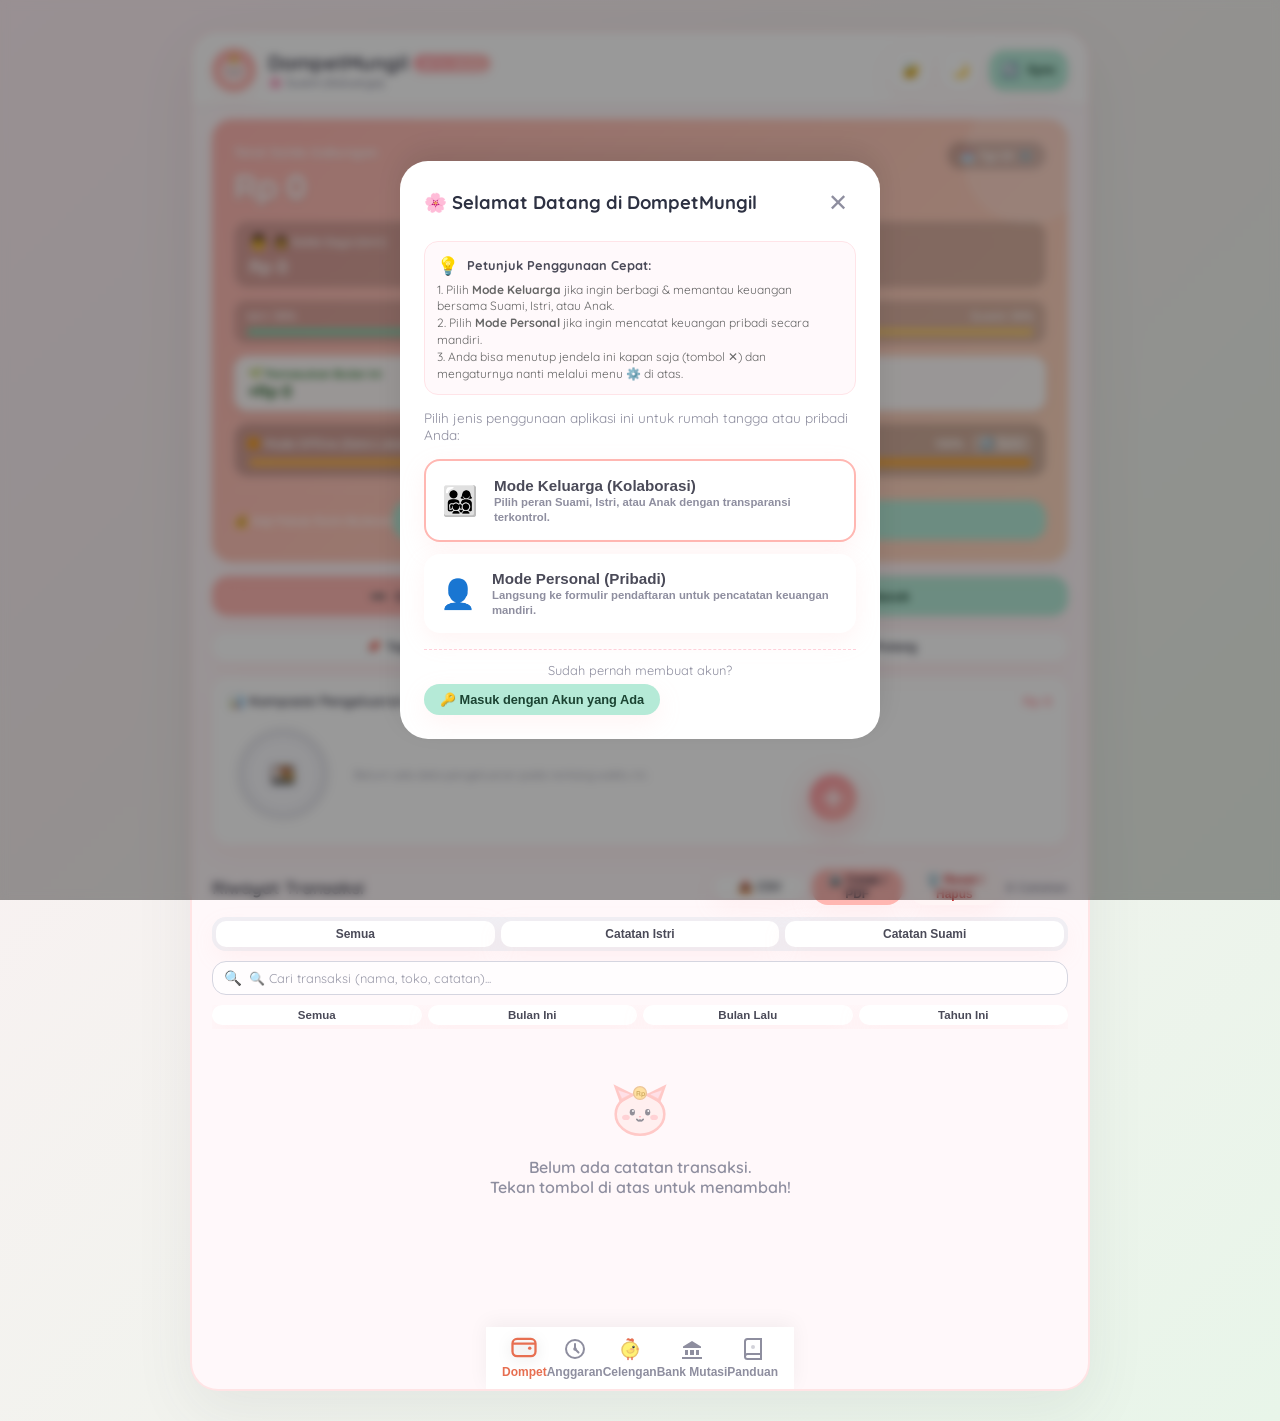
==== commit e66f8086: "fix(sync): fix ATM category persistence between server and client and add backend migration" ====
--- a/index.html
+++ b/index.html
@@ -3,12 +3,14 @@
 <head>
   <meta charset="UTF-8">
   <meta name="viewport" content="width=device-width, initial-scale=1.0, maximum-scale=1.0, user-scalable=no">
-  <title>DompetMungil - Catatan Keuangan Keluarga (Cute & Ultra-Light)</title>
+  <title>DompetMungil (Beta v0.9.5) - Catatan Keuangan Keluarga Cute</title>
+  <link rel="icon" type="image/svg+xml" href="favicon.svg">
+  <link rel="apple-touch-icon" href="icons/icon-192.svg">
   <link rel="manifest" href="manifest.json">
   <meta name="theme-color" content="#FFB7B2">
   <meta name="apple-mobile-web-app-capable" content="yes">
   <meta name="apple-mobile-web-app-status-bar-style" content="default">
-  <link rel="stylesheet" href="css/style.css?v=20261105_12">
+  <link rel="stylesheet" href="css/style.css?v=20261111_v095beta">
   <link rel="preconnect" href="https://fonts.googleapis.com">
   <link rel="preconnect" href="https://fonts.gstatic.com" crossorigin>
   <link href="https://fonts.googleapis.com/css2?family=Quicksand:wght@500;600;700;800&display=swap" rel="stylesheet">
@@ -121,58 +123,152 @@
 
     <!-- Ikon Bank / Mutasi -->
     <symbol id="icon-bank" viewBox="0 0 24 24">
-      <path d="M3 9l9-6 9 6v2H3V9zm2 4h3v6H5v-6zm5 0h4v6h-4v-6zm6 0h3v6h-3v-6zm-14 8h18v2H2v-2z" fill="currentColor"/>
-    </symbol>
-
-    <!-- Ikon Buku Panduan -->
+      <path d="M3 9.5L12 4l9 5.5v1.5H3V9.5zm2 3.5h3v5H5v-5zm5 0h4v5h-4v-5zm6 0h3v5h-3v-5zM2 20h20v2H2v-2z" fill="currentColor"/>
+    </symbol>
+
+    <!-- Ikon Celengan Ayam Lucu (Kawaii Chicken Icon) -->
+    <symbol id="icon-chicken" viewBox="0 0 24 24">
+      <!-- Jengger Ayam Merah -->
+      <path d="M9 3c0-1 1-1.5 2-1s1.5 1 2 0.5 1-1 2 0-0.5 1.5 0 2.5" fill="#E76F51" stroke="#E76F51" stroke-width="1.2" stroke-linecap="round"/>
+      <!-- Tubuh Ayam Bulat Imut -->
+      <path d="M4 13c0-4.5 3.5-8 8-8s8 3.5 8 8c0 4.5-3.5 7.5-8 7.5S4 17.5 4 13z" fill="#FFF275" stroke="#E9C46A" stroke-width="1.5"/>
+      <!-- Sayap Membal -->
+      <path d="M9 13c0 2 2 3.5 4 3s3-2 3-3-2-2-4-1" fill="#FFE066" stroke="#E9C46A" stroke-width="1.2"/>
+      <!-- Mata Berbinar -->
+      <circle cx="15.5" cy="10" r="1.2" fill="#2B2D42"/>
+      <circle cx="15.8" cy="9.6" r="0.4" fill="#FFF"/>
+      <!-- Paruh Segitiga Oranye -->
+      <polygon points="18.5,10.5 21.5,12 18.5,13.5" fill="#F4A261"/>
+      <!-- Pipi Merona -->
+      <ellipse cx="14" cy="12.5" rx="1.2" ry="0.8" fill="#FF9AA2" opacity="0.8"/>
+      <!-- Kaki Ayam Kecil -->
+      <path d="M10 20.5v2M14 20.5v2" stroke="#E76F51" stroke-width="1.5" stroke-linecap="round"/>
+    </symbol>
+
+    <!-- Ikon Buku Panduan Manis -->
     <symbol id="icon-book" viewBox="0 0 24 24">
       <path d="M4 19.5A2.5 2.5 0 0 1 6.5 17H20" fill="none" stroke="currentColor" stroke-width="2" stroke-linecap="round"/>
       <path d="M6.5 2H20v20H6.5A2.5 2.5 0 0 1 4 19.5v-15A2.5 2.5 0 0 1 6.5 2z" fill="none" stroke="currentColor" stroke-width="2" stroke-linecap="round"/>
-    </symbol>
-
-    <!-- Ikon Pengaturan Server -->
+      <circle cx="12" cy="10" r="2" fill="currentColor" opacity="0.4"/>
+    </symbol>
+
+    <!-- Ikon Pengaturan Rapi -->
     <symbol id="icon-settings" viewBox="0 0 24 24">
       <circle cx="12" cy="12" r="3" fill="none" stroke="currentColor" stroke-width="2"/>
       <path d="M19.4 15a1.65 1.65 0 0 0 .33 1.82l.06.06a2 2 0 1 1-2.83 2.83l-.06-.06a1.65 1.65 0 0 0-1.82-.33 1.65 1.65 0 0 0-1 1.51V21a2 2 0 0 1-4 0v-.09A1.65 1.65 0 0 0 9 19.4a1.65 1.65 0 0 0-1.82.33l-.06.06a2 2 0 1 1-2.83-2.83l.06-.06a1.65 1.65 0 0 0 .33-1.82 1.65 1.65 0 0 0-1.51-1H3a2 2 0 0 1 0-4h.09A1.65 1.65 0 0 0 4.6 9a1.65 1.65 0 0 0-.33-1.82l-.06-.06a2 2 0 1 1 2.83-2.83l.06.06a1.65 1.65 0 0 0 1.82.33H9a1.65 1.65 0 0 0 1-1.51V3a2 2 0 0 1 4 0v.09a1.65 1.65 0 0 0 1 1.51 1.65 1.65 0 0 0 1.82-.33l.06-.06a2 2 0 1 1 2.83 2.83l-.06.06a1.65 1.65 0 0 0-.33 1.82V9a1.65 1.65 0 0 0 1.51 1H21a2 2 0 0 1 0 4h-.09a1.65 1.65 0 0 0-1.51 1z" fill="none" stroke="currentColor" stroke-width="2"/>
     </symbol>
 
-    <!-- Ikon Anggaran Bulanan (Target Pie/Kalkulator) -->
+    <!-- Ikon Anggaran Bulanan Beranimasi Target -->
     <symbol id="icon-budget" viewBox="0 0 24 24">
-      <circle cx="12" cy="12" r="9" fill="none" stroke="currentColor" stroke-width="2.2"/>
-      <path d="M12 7v5l3.5 3.5" fill="none" stroke="currentColor" stroke-width="2.2" stroke-linecap="round"/>
-      <circle cx="12" cy="12" r="2" fill="currentColor"/>
+      <circle cx="12" cy="12" r="9" fill="none" stroke="currentColor" stroke-width="2"/>
+      <path d="M12 7v5l3.5 3.5" fill="none" stroke="currentColor" stroke-width="2" stroke-linecap="round"/>
+      <circle cx="12" cy="12" r="1.8" fill="currentColor"/>
+    </symbol>
+
+    <!-- Ikon Surat Gmail Kawaii -->
+    <symbol id="icon-mail" viewBox="0 0 24 24">
+      <rect x="2" y="4" width="20" height="16" rx="4" fill="none" stroke="currentColor" stroke-width="2"/>
+      <path d="M3 6.5l9 6.5 9-6.5" fill="none" stroke="currentColor" stroke-width="2" stroke-linecap="round" stroke-linejoin="round"/>
+    </symbol>
+
+    <!-- Ikon Koin Berkilau -->
+    <symbol id="icon-coin" viewBox="0 0 24 24">
+      <circle cx="12" cy="12" r="8.5" fill="#FFE066" stroke="#F4A261" stroke-width="1.8"/>
+      <circle cx="12" cy="12" r="5.5" fill="none" stroke="#F4A261" stroke-width="1.2" stroke-dasharray="2 1.5"/>
+      <text x="12" y="15" font-size="8" font-weight="900" fill="#E76F51" text-anchor="middle">Rp</text>
     </symbol>
 
     <!-- Ikon Makanan & Belanja Lucu -->
-    <symbol id="cute-cat-food" viewBox="0 0 24 24">
-      <path d="M18 6h-2c0-2.21-1.79-4-4-4S8 3.79 8 6H6c-1.1 0-2 .9-2 2v12c0 1.1.9 2 2 2h12c1.1 0 2-.9 2-2V8c0-1.1-.9-2-2-2zm-6-2c1.1 0 2 .9 2 2h-4c0-1.1.9-2 2-2zm6 16H6V8h2v2c0 .55.45 1 1 1s1-.45 1-1V8h4v2c0 .55.45 1 1 1s1-.45 1-1V8h2v12z" fill="currentColor"/>
+    <!-- Ikon Kategori Orisinal Kawaii v0.9.5-beta -->
+    <!-- 1. Makanan & Minuman (Bento Beras & Onigiri) -->
+    <symbol id="icon-cat-bento" viewBox="0 0 24 24">
+      <rect x="2" y="4" width="20" height="16" rx="4" fill="#FFEAE8" stroke="#FFAAA6" stroke-width="1.8"/>
+      <line x1="12" y1="4" x2="12" y2="20" stroke="#FFAAA6" stroke-width="1.8"/>
+      <!-- Onigiri Segitiga Mini -->
+      <polygon points="7,8 4.5,13 9.5,13" fill="#FFF" stroke="#FF8E99" stroke-width="1.2"/>
+      <rect x="6" y="11" width="2" height="2" fill="#4A4A58"/>
+      <!-- Lauk Tamagoyaki -->
+      <rect x="14" y="7" width="6" height="4" rx="2" fill="#FFE066" stroke="#E9C46A" stroke-width="1"/>
+      <rect x="14" y="13" width="6" height="4" rx="2" fill="#FFB7B2" stroke="#E76F51" stroke-width="1"/>
+    </symbol>
+
+    <!-- 2. Belanja Harian (Keranjang Pastel dengan Wortel) -->
+    <symbol id="icon-cat-groceries" viewBox="0 0 24 24">
+      <path d="M4 9h16l-2 11H6L4 9z" fill="#FFF5EB" stroke="#F4A261" stroke-width="1.8" stroke-linejoin="round"/>
+      <path d="M8 9V6a4 4 0 0 1 8 0v3" fill="none" stroke="#E76F51" stroke-width="1.8" stroke-linecap="round"/>
+      <circle cx="12" cy="14" r="2.5" fill="#FF9AA2"/>
+      <path d="M10 14h4" stroke="#FFF" stroke-width="1.2" stroke-linecap="round"/>
+    </symbol>
+
+    <!-- 3. Listrik & Tagihan (Bohlam Senyum Lucu) -->
+    <symbol id="icon-cat-light" viewBox="0 0 24 24">
+      <path d="M9 18h6m-5 3h4m-7-9a6 6 0 1 1 8 0c-.8 1-1.5 2-1.5 3.5h-5C10.5 14 9.8 13 9 12z" fill="#FFFBEA" stroke="#E9C46A" stroke-width="1.8" stroke-linecap="round" stroke-linejoin="round"/>
+      <circle cx="10.5" cy="10" r="0.8" fill="#4A4A58"/>
+      <circle cx="13.5" cy="10" r="0.8" fill="#4A4A58"/>
+      <path d="M11 12q1 1 2 0" fill="none" stroke="#E76F51" stroke-width="1" stroke-linecap="round"/>
+    </symbol>
+
+    <!-- 4. Pendidikan & Buku (Buku Catatan Pastel Bintang) -->
+    <symbol id="icon-cat-school" viewBox="0 0 24 24">
+      <rect x="4" y="3" width="16" height="18" rx="3" fill="#E8F0FE" stroke="#7BAAF7" stroke-width="1.8"/>
+      <line x1="8" y1="3" x2="8" y2="21" stroke="#4285F4" stroke-width="1.8"/>
+      <!-- Pita Pembatas Buku -->
+      <polygon points="14,3 17,3 15.5,8 14,7" fill="#FF8E99"/>
+      <line x1="11" y1="12" x2="17" y2="12" stroke="#7BAAF7" stroke-width="1.5" stroke-linecap="round"/>
+      <line x1="11" y1="16" x2="15" y2="16" stroke="#7BAAF7" stroke-width="1.5" stroke-linecap="round"/>
+    </symbol>
+
+    <!-- 5. Transportasi & Bensin (Skuter Vespa Imut) -->
+    <symbol id="icon-cat-scooter" viewBox="0 0 24 24">
+      <circle cx="6" cy="18" r="3" fill="#FFF" stroke="#E76F51" stroke-width="1.8"/>
+      <circle cx="18" cy="18" r="3" fill="#FFF" stroke="#E76F51" stroke-width="1.8"/>
+      <path d="M6 18h8a4 4 0 0 0 4-4v-2h-3" fill="none" stroke="#E76F51" stroke-width="1.8" stroke-linecap="round"/>
+      <path d="M15 8l-2 4h-4" fill="none" stroke="#E76F51" stroke-width="1.8" stroke-linecap="round"/>
+      <circle cx="15" cy="7" r="1.5" fill="#FFE066" stroke="#F4A261" stroke-width="1"/>
+    </symbol>
+
+    <!-- 6. Kesehatan & Obat (Kotak Hati P3K) -->
+    <symbol id="icon-cat-health" viewBox="0 0 24 24">
+      <rect x="3" y="6" width="18" height="14" rx="4" fill="#FFF0F5" stroke="#FF8E99" stroke-width="1.8"/>
+      <path d="M9 6V4a2 2 0 0 1 2-2h2a2 2 0 0 1 2 2v2" fill="none" stroke="#FF8E99" stroke-width="1.8" stroke-linecap="round"/>
+      <!-- Salib Hati -->
+      <path d="M12 9v6m-3-3h6" stroke="#E63946" stroke-width="2.2" stroke-linecap="round"/>
+    </symbol>
+
+    <!-- 7. Hadiah & Hiburan (Kotak Kado Pita Manis) -->
+    <symbol id="icon-cat-gift" viewBox="0 0 24 24">
+      <rect x="3" y="10" width="18" height="11" rx="3" fill="#F0FFF4" stroke="#52B788" stroke-width="1.8"/>
+      <rect x="2" y="6" width="20" height="4" rx="2" fill="#B5EAD7" stroke="#52B788" stroke-width="1.8"/>
+      <line x1="12" y1="6" x2="12" y2="21" stroke="#2D6A4F" stroke-width="1.8"/>
+      <!-- Pita Kupu-Kupu -->
+      <path d="M8 6c-2 0-3-2-1.5-3.5S10 4 12 6c2-2 4.5-3.5 5.5-2S16 6 16 6" fill="none" stroke="#E76F51" stroke-width="1.8" stroke-linecap="round"/>
     </symbol>
   </svg>
 
   <div class="app-container">
-    <!-- Header Aplikasi -->
+    <!-- Header Aplikasi Kawaii Modern (v0.9.5-beta) -->
     <header class="app-header">
       <div class="brand-section">
-        <div class="mascot-avatar" id="mascotAvatarContainer" onclick="openThemeSelectorModal()" style="cursor:pointer;" title="Klik untuk ganti maskot cute!">
-          <svg style="width:36px; height:36px;"><use id="currentMascotUse" href="#icon-cat-mascot"></use></svg>
+        <div class="mascot-avatar" id="mascotAvatarContainer" onclick="openThemeSelectorModal()" style="cursor:pointer;" title="Klik untuk pilih karakter maskot kesukaanmu!">
+          <svg style="width:38px; height:38px;"><use id="currentMascotUse" href="#icon-cat-mascot"></use></svg>
         </div>
         <div>
-          <h1 class="brand-title">DompetMungil</h1>
+          <div style="display:flex; align-items:center; gap:6px;">
+            <h1 class="brand-title">DompetMungil</h1>
+            <span class="beta-badge" title="Versi Beta dalam pengujian aktif">BETA v0.9.5</span>
+          </div>
           <p class="brand-subtitle" id="userRoleBadge">🌸 Suami (Keluarga)</p>
         </div>
       </div>
-      <div style="display:flex; gap:6px; align-items:center;">
-        <button class="btn-cute" id="btnToggleDarkMode" onclick="toggleDarkMode()" style="padding: 6px 8px; font-size: 0.9rem;" title="Mode Malam / Siang">
-          🌙
-        </button>
-        <button class="btn-cute" onclick="openPinConfigModal()" style="padding: 6px 8px; font-size: 0.9rem;" title="Kunci PIN Layar (App Lock)">
-          🔐
-        </button>
-        <button class="btn-cute" onclick="openThemeSelectorModal()" style="padding: 6px 8px; font-size: 0.9rem;" title="Ganti Karakter Hewan">
-          🐾
-        </button>
-        <button class="btn-cute mint" id="btnSyncNow" style="padding: 6px 10px; font-size: 0.75rem;">
-          🔄 Sync
+      <div class="header-actions">
+        <button class="btn-cute header-pill-btn" onclick="openPinConfigModal()" title="Kunci Layar PIN" aria-label="PIN Lock">
+          <span>🔐</span>
+        </button>
+        <button class="btn-cute header-pill-btn" id="btnToggleDarkMode" onclick="toggleDarkMode()" title="Ubah Mode Gelap / Terang" aria-label="Dark Mode">
+          <span>🌙</span>
+        </button>
+        <button class="btn-cute mint header-pill-btn" id="btnSyncNow" title="Sinkronisasi Data STB Sekarang">
+          <span style="font-size:0.9rem;">🔄</span> <span class="sync-btn-label">Sync</span>
         </button>
       </div>
     </header>
@@ -188,43 +284,82 @@
 
     <!-- Main View: Beranda / Dashboard -->
     <main id="viewHome" class="view-panel">
-      <!-- Kartu Dompet & Ringkasan -->
+      <!-- Kartu Dompet Kawaii Utama (v0.9.5-beta) -->
       <section class="card-wallet">
-        <div style="display:flex; justify-content:space-between; align-items:center;">
-          <div class="wallet-balance-label">Total Saldo Keseluruhan (Suami + Istri)</div>
-          <div id="salaryPaydayIndicator" onclick="openSalaryModal()" style="font-size:0.75rem; background:rgba(0,0,0,0.15); color:#FFF; font-weight:700; padding:4px 10px; border-radius:12px; cursor:pointer;" title="Klik untuk atur tanggal gajian & recall pemasukan bulanan">
-            🗓️ Gajian: <span id="paydayDateText">Tgl 25</span> ⚙️
-          </div>
-        </div>
-        <div class="wallet-balance-val" id="totalBalanceDisplay">Rp 0</div>
-
-        <!-- 3 Saldo Transparansi Keluarga: Total Bersama, Saldo Saya, Saldo Pasangan -->
-        <div style="display:grid; grid-template-columns:1fr 1fr; gap:8px; margin-bottom:12px;">
-          <div style="background:rgba(0,0,0,0.12); padding:8px 12px; border-radius:12px;">
-            <div style="font-size:0.7rem; color:rgba(255,255,255,0.9); font-weight:700;" id="myBalanceLabel">👤 Saldo Saya</div>
-            <div style="font-size:1rem; font-weight:800; color:#FFF;" id="myBalanceDisplay">Rp 0</div>
-          </div>
-          <div style="background:rgba(0,0,0,0.12); padding:8px 12px; border-radius:12px;">
-            <div style="font-size:0.7rem; color:rgba(255,255,255,0.9); font-weight:700;" id="spouseBalanceLabel">💍 Saldo Pasangan</div>
-            <div style="font-size:1rem; font-weight:800; color:#FFF;" id="spouseBalanceDisplay">Rp 0</div>
-          </div>
-        </div>
-
+        <div class="wallet-header-row">
+          <div>
+            <span class="wallet-balance-label">Total Saldo Gabungan</span>
+            <div class="wallet-balance-val" id="totalBalanceDisplay">Rp 0</div>
+          </div>
+          <div id="salaryPaydayIndicator" onclick="openSalaryModal()" class="payday-pill" title="Atur jadwal gajian & pendapatan bulanan">
+            <span>🗓️</span> <span id="paydayDateText">Tgl 25</span> <span style="opacity:0.7;">⚙️</span>
+          </div>
+        </div>
+
+        <!-- 2 Kartu Saldo Transparansi Pasangan (Suami & Istri) Berdampingan -->
+        <div class="family-balances-grid">
+          <div class="family-bal-card me-card">
+            <div class="family-bal-header">
+              <span class="family-bal-avatar">👨</span>
+              <span class="family-bal-title" id="myBalanceLabel">Saldo Saya (Suami)</span>
+            </div>
+            <div class="family-bal-amount" id="myBalanceDisplay">Rp 0</div>
+          </div>
+          <div class="family-bal-card spouse-card">
+            <div class="family-bal-header">
+              <span class="family-bal-avatar">👩</span>
+              <span class="family-bal-title" id="spouseBalanceLabel">Saldo Istri</span>
+            </div>
+            <div class="family-bal-amount" id="spouseBalanceDisplay">Rp 0</div>
+          </div>
+        </div>
+
+        <!-- Mini Kontribusi Rasio Bar (Visual Progress Antara Suami & Istri) -->
+        <div class="family-ratio-container" id="familyRatioContainer">
+          <div class="family-ratio-labels">
+            <span id="ratioLabelMe">Suami: 50%</span>
+            <span style="font-weight:600; opacity:0.8;">⚖️ Rasio Keuangan</span>
+            <span id="ratioLabelSpouse">Istri: 50%</span>
+          </div>
+          <div class="family-ratio-bar">
+            <div id="ratioBarMe" class="ratio-segment-me" style="width: 50%;"></div>
+            <div id="ratioBarSpouse" class="ratio-segment-spouse" style="width: 50%;"></div>
+          </div>
+        </div>
+
+        <!-- Mutasi Bulan Ini (Pemasukan vs Pengeluaran) -->
         <div class="wallet-stats-grid">
-          <div>
-            <div class="stat-item-label" style="color:#2D3142; font-weight:700;">Pemasukan (Bulan ini)</div>
-            <div class="stat-item-val" id="totalIncomeDisplay" style="color:#1B5E20; font-weight:800;">+Rp 0</div>
-          </div>
-          <div>
-            <div class="stat-item-label" style="color:#2D3142; font-weight:700;">Pengeluaran (Bulan ini)</div>
-            <div class="stat-item-val" id="totalExpenseDisplay" style="color:#B71C1C; font-weight:800;">-Rp 0</div>
-          </div>
-        </div>
-
-        <!-- Tombol Recall Cepat Pemasukan Bulanan Pasti -->
-        <div style="margin-top:12px; padding-top:10px; border-top:1px dashed rgba(255,255,255,0.3); display:flex; justify-content:space-between; align-items:center;">
-          <small style="font-size:0.75rem; opacity:0.95; font-weight:700;">💰 Pendapatan Pokok Rutin</small>
-          <button onclick="recallMonthlySalary()" class="btn-cute mint" style="padding:4px 10px; font-size:0.75rem; border-radius:10px;">
+          <div class="stat-card-item income">
+            <div class="stat-item-label">🌱 Pemasukan Bulan Ini</div>
+            <div class="stat-item-val" id="totalIncomeDisplay">+Rp 0</div>
+          </div>
+          <div class="stat-card-item expense">
+            <div class="stat-item-label">🌸 Pengeluaran Bulan Ini</div>
+            <div class="stat-item-val" id="totalExpenseDisplay">-Rp 0</div>
+          </div>
+        </div>
+
+        <!-- Progress Bar Sinkronisasi STB / Odroid C2 Realtime -->
+        <div id="walletSyncProgressContainer" class="wallet-sync-card">
+          <div class="sync-card-row">
+            <div class="sync-status-group">
+              <span id="syncStatusPulse" class="sync-status-pulse"></span>
+              <span id="syncStatusText">Data Tersinkronisasi Otomatis</span>
+            </div>
+            <div class="sync-action-group">
+              <span id="syncProgressPercent" class="sync-percent-text">100%</span>
+              <button onclick="triggerSyncWithServer()" class="btn-sync-inline" title="Sinkronkan Sekarang">🔄 Sync</button>
+            </div>
+          </div>
+          <div class="sync-progress-track">
+            <div id="syncProgressBar" class="sync-progress-fill" style="width: 100%;"></div>
+          </div>
+        </div>
+
+        <!-- Recall Cepat Pemasukan Gaji -->
+        <div class="wallet-footer-recall">
+          <small class="recall-hint">💰 Gaji Pokok Rutin Bulanan</small>
+          <button onclick="recallMonthlySalary()" class="btn-cute mint btn-recall-action">
             ⚡ Terapkan Gaji Bulan Ini
           </button>
         </div>
@@ -241,7 +376,7 @@
       </section>
 
       <!-- Mini Shortcut Fitur Pintar -->
-      <div style="display:grid; grid-template-columns:1fr 1fr; gap:8px; margin-bottom:14px; padding: 0 20px;">
+      <div id="smartShortcutsGrid" style="display:grid; grid-template-columns:1fr 1fr; gap:8px; margin-bottom:14px; padding: 0 20px;">
         <button type="button" class="btn-cute" onclick="switchTab('bills')" style="padding:8px 10px; font-size:0.75rem; justify-content:center; gap:6px;">
           <span>📌</span> Tagihan Bulanan
         </button>
@@ -251,7 +386,7 @@
       </div>
 
       <!-- Ringkasan Komposisi Pengeluaran (Pie Chart SVG Murni) -->
-      <section style="background:#fff; border-radius:18px; padding:16px; margin:0 20px 16px; box-shadow:var(--shadow-soft);">
+      <section id="pieChartSection" style="background:#fff; border-radius:18px; padding:16px; margin:0 20px 16px; box-shadow:var(--shadow-soft);">
         <div style="display:flex; justify-content:space-between; align-items:center; margin-bottom:10px;">
           <strong style="font-size:0.85rem; color:var(--text-primary);">📊 Komposisi Pengeluaran</strong>
           <span id="chartTotalExpense" style="font-size:0.8rem; font-weight:700; color:var(--danger-pastel);">Rp 0</span>
@@ -283,6 +418,9 @@
             <button onclick="printFinancialReport()" class="btn-cute primary" style="padding:4px 8px; font-size:0.75rem;" title="Cetak struk laporan bulanan / Simpan sebagai PDF">
               🖨️ Cetak / PDF
             </button>
+            <button onclick="openTxManagerModal()" class="btn-cute" style="padding:4px 8px; font-size:0.75rem; color:#C62828; border-color:#FFCDD2; background:#FFF5F5;" title="Reset atau Hapus Data Transaksi Berdasarkan Kriteria / Rentang Tanggal">
+              🗑️ Reset / Hapus
+            </button>
             <span style="font-size: 0.8rem; color: var(--text-muted);" id="txCounter">0 Catatan</span>
           </div>
         </div>
@@ -332,90 +470,183 @@
         <button class="btn-cute" id="tabBtnBankGoogle" onclick="switchBankTab('google')">🌐 Tautkan Akun Google</button>
       </div>
 
-      <!-- Opsi 1: File CSV / e-Statement Import -->
+      <!-- Opsi 1: File CSV / e-Statement Import dengan Dropzone & Auto-Deduplikasi -->
       <div id="bankSectionFile" style="background:#fff; border-radius:18px; padding:20px; box-shadow:var(--shadow-soft);">
-        <label class="form-label">Pilih Bank / E-Wallet</label>
+        <label class="form-label" style="font-weight:700;">1. Pilih Format Bank / E-Wallet</label>
         <select class="form-select" id="bankSelect">
-          <option value="BCA">BCA (KlikBCA / myBCA / CSV)</option>
+          <option value="AUTO">✨ Auto-Detect (Semua Bank & E-Wallet)</option>
+          <option value="BCA">BCA (KlikBCA / myBCA / e-Statement)</option>
           <option value="Mandiri">Bank Mandiri (Livin' / e-Statement)</option>
-          <option value="BRI">BRI (BRImo / Mutasi PDF-CSV)</option>
-          <option value="BNI">BNI Mobile Banking</option>
+          <option value="BRI">BRI (BRImo / Mutasi CSV-PDF)</option>
+          <option value="BNI">BNI (BNI Mobile / CSV)</option>
           <option value="JAGO">Bank Jago / GoPay</option>
+          <option value="GENERIC">Format CSV Standar (Tanggal, Jenis, Nominal, Catatan)</option>
         </select>
 
-        <label class="form-label" style="margin-top:16px;">Tempel Isi Mutasi / Unggah CSV</label>
-        <textarea id="bankRawText" class="form-input" style="height:110px; resize:none;" placeholder="Contoh: 04/11/2026 TRSF E-BANKING DB 50.000,00 INDOMARET..."></textarea>
-
-        <button class="btn-cute primary" id="btnProcessBankImport" style="width:100%; margin-top:16px; padding:14px;">
-          ✨ Proses Mutasi Aman & Enkripsi
-        </button>
-      </div>
-
-      <!-- Opsi 2: Login Google OAuth2 Resmi (Muncul di Daftar Aplikasi Tertaut Akun Google) -->
+        <!-- Dropzone Unggah File CSV / PDF / TXT -->
+        <div style="margin-top:16px;">
+          <label class="form-label" style="font-weight:700;">2. Unggah File Mutasi (CSV / TXT / PDF)</label>
+          <div id="bankDropzone" class="bank-dropzone" onclick="document.getElementById('bankFileInput').click()">
+            <input type="file" id="bankFileInput" accept=".csv,.txt,.pdf" style="display:none;" onchange="handleBankFileSelect(event)">
+            <div style="font-size:2.2rem; margin-bottom:8px;">📂</div>
+            <strong style="font-size:0.92rem; color:var(--text-primary); display:block;">Pilih File atau Tarik ke Sini</strong>
+            <p style="font-size:0.75rem; color:var(--text-muted); margin-top:4px;">
+              Mendukung file <strong>.csv, .txt</strong>, dan <strong>e-statement PDF</strong> langsung dari m-Banking.
+            </p>
+            <span id="selectedFileNameBadge" class="file-badge" style="display:none;"></span>
+          </div>
+        </div>
+
+        <!-- Opsi Manual Paste Alternatif -->
+        <details style="margin-top:14px; font-size:0.78rem;">
+          <summary style="cursor:pointer; color:#1976D2; font-weight:700;">📝 Atau Tempel Teks Mutasi Manual (Salin dari SMS/Aplikasi):</summary>
+          <div style="margin-top:8px;">
+            <textarea id="bankRawText" class="form-input" style="height:90px; resize:none; font-family:monospace; font-size:0.75rem;" placeholder="Contoh: 04/11/2026 TRSF E-BANKING DB 50.000,00 INDOMARET..."></textarea>
+          </div>
+        </details>
+
+        <!-- Tombol Aksi Parse Mutasi -->
+        <div style="display:flex; gap:8px; margin-top:16px;">
+          <button class="btn-cute primary" id="btnProcessBankImport" style="flex:1; padding:13px; font-size:0.88rem; justify-content:center;">
+            ✨ Analisis & Deteksi Transaksi
+          </button>
+          <button class="btn-cute" onclick="resetBankImportForm()" style="padding:13px 16px; font-size:0.85rem;" title="Reset Form">
+            🔄 Reset
+          </button>
+        </div>
+
+        <!-- Status & Ringkasan Auto-Deduplikasi Hasil Parse -->
+        <div id="bankParseResultsCard" style="display:none; margin-top:16px; background:#FFF9FB; border:1.5px solid #FFD1DC; border-radius:16px; padding:14px;">
+          <div style="display:flex; justify-content:space-between; align-items:center; margin-bottom:10px;">
+            <div>
+              <strong style="font-size:0.9rem; color:#4A4A58;" id="parseSummaryTitle">Hasil Analisis Mutasi</strong>
+              <p style="font-size:0.72rem; color:var(--text-muted);" id="parseSummarySub">Auto-deduplikasi aktif: data duplikat tidak akan ditimpa ulang.</p>
+            </div>
+            <span id="parseBatchCountBadge" class="beta-badge" style="background:#7BDCB5; color:#1B4332;">0 Siap Catat</span>
+          </div>
+
+          <!-- Preview List Transaksi yang Ditemukan -->
+          <div id="bankParsedListPreview" style="max-height:180px; overflow-y:auto; display:flex; flex-direction:column; gap:6px; margin-bottom:12px;"></div>
+
+          <button type="button" class="btn-cute mint" id="btnConfirmBankSave" onclick="saveParsedBankTransactions()" style="width:100%; padding:12px; font-size:0.88rem; justify-content:center;">
+            💾 Simpan Transaksi Baru ke Dompet (Lewati Duplikat)
+          </button>
+        </div>
+      </div>
+
+      <!-- Opsi 2: Integrasi Google Mail (Gmail) Notifikasi Bank -->
       <div id="bankSectionGoogle" style="display:none; background:#fff; border-radius:18px; padding:20px; box-shadow:var(--shadow-soft);">
-        <div style="display:flex; align-items:center; gap:12px; margin-bottom:12px;">
-          <div style="width:44px; height:44px; border-radius:12px; background:#F1F3F4; display:flex; align-items:center; justify-content:center; font-size:1.5rem;">
-            🔗
+        <div style="display:flex; align-items:center; gap:12px; margin-bottom:14px;">
+          <div style="width:44px; height:44px; border-radius:14px; background:linear-gradient(135deg, #FFEBE6 0%, #FFF5EB 100%); display:flex; align-items:center; justify-content:center; border:1px solid #FFD1DC;">
+            <svg style="width:24px; height:24px; color:#E76F51;"><use href="#icon-mail"></use></svg>
           </div>
           <div>
-            <h3 style="font-size:0.95rem; font-weight:700;">Google OAuth (Aplikasi Tertaut)</h3>
-            <p style="font-size:0.75rem; color:var(--text-muted);">Masuk resmi & terdaftar di menu "Aplikasi Tertaut" Akun Google Anda</p>
-          </div>
-        </div>
-
-        <div style="background:#E8F5E9; border-left:4px solid #4CAF50; padding:12px; border-radius:10px; font-size:0.8rem; margin-bottom:14px; color:#2E7D32; line-height:1.45;">
-          ✨ <strong>Muncul di Akun Google Anda:</strong><br>
-          Setelah tautan ini aktif, <strong>DompetMungil</strong> akan otomatis terdaftar di halaman <em>Aplikasi Tertaut (myaccount.google.com/linkedapps)</em> persis seperti GitHub, Claude, dan Shopee!
-        </div>
-
-        <!-- Pengaturan Google Client ID (Tipe Desktop App) -->
-        <div style="background:#FFF8E1; border:1px solid #FFE082; border-radius:14px; padding:14px; margin-bottom:14px;">
-          <label class="form-label" style="font-weight:700; color:#5D4037; margin-bottom:4px;">🔑 Google Client ID Anda</label>
-          <p style="font-size:0.76rem; color:#666; line-height:1.4; margin-bottom:8px;">
-            Masukkan Client ID dari Google Cloud Console (wajib pilih tipe <strong>Desktop app</strong> agar bebas dari error IP/domain):
-          </p>
-          <div style="display:flex; gap:8px;">
-            <input type="text" id="customGoogleClientId" class="form-input" placeholder="contoh: 123456-xxxx.apps.googleusercontent.com" style="font-size:0.8rem;">
-            <button class="btn-cute mint" onclick="saveGoogleClientId()" style="white-space:nowrap; padding:8px 12px; font-size:0.8rem;">Simpan ID</button>
-          </div>
-
-          <details style="margin-top:12px; font-size:0.76rem; color:#444;" open>
-            <summary style="cursor:pointer; color:#1565C0; font-weight:700; padding:4px 0;">📖 Langkah 1 Menit Buat Client ID (Tipe Desktop App):</summary>
-            <ol style="padding-left:18px; margin-top:8px; line-height:1.6;">
-              <li>Buka <a href="https://console.cloud.google.com/apis/credentials" target="_blank" style="color:#1976D2; font-weight:700; text-decoration:underline;">Google Cloud Console</a>.</li>
-              <li>Klik tombol <strong>+ CREATE CREDENTIALS</strong> di bagian atas &raquo; Pilih <strong>OAuth client ID</strong>.</li>
-              <li>Pada menu dropdown <em>Application type</em>, pilih: <strong style="color:#C2185B;">Desktop app</strong> <em>(JANGAN pilih Web application)</em>.</li>
-              <li>Beri nama: <strong>DompetMungil</strong> lalu klik <strong>CREATE</strong>.</li>
-              <li>Google akan langsung memberikan <strong>Client ID</strong> tanpa meminta URL asal atau domain!</li>
-              <li>Salin Client ID tersebut, tempelkan ke kolom di atas, lalu klik <strong>Simpan ID</strong>.</li>
+            <h3 style="font-size:1rem; font-weight:800; color:#2D3142;">Koneksi Google Mail (Gmail)</h3>
+            <p style="font-size:0.75rem; color:var(--text-muted);">Baca notifikasi transaksi e-wallet & bank langsung ke STB</p>
+          </div>
+        </div>
+
+        <!-- Pemilih Metode Koneksi Gmail (Mudah vs Lanjutan) -->
+        <div style="display:grid; grid-template-columns:1fr 1fr; gap:8px; margin-bottom:16px;">
+          <button type="button" class="btn-cute primary" id="tabBtnGmailAppPass" onclick="switchGmailMethod('app_pass')" style="padding:8px 10px; font-size:0.75rem; justify-content:center;">
+            ⚡ Sandi Aplikasi (16-Digit)
+          </button>
+          <button type="button" class="btn-cute" id="tabBtnGmailOAuth" onclick="switchGmailMethod('oauth')" style="padding:8px 10px; font-size:0.75rem; justify-content:center;">
+            🌐 Google OAuth2
+          </button>
+        </div>
+
+        <!-- METODE A: Google App Password (16 Digit - Sangat Mudah & Anti Ribet) -->
+        <div id="gmailMethodAppPass" style="display:block;">
+          <div style="background:#FFF9E6; border-left:4px solid #FFA000; padding:12px; border-radius:12px; font-size:0.78rem; margin-bottom:14px; color:#5D4037; line-height:1.5;">
+            💡 <strong>Paling Mudah untuk Odroid / STB:</strong><br>
+            Tidak perlu repot membuat Client ID Google Cloud! Cukup buat <strong>Sandi Aplikasi (App Password)</strong> 16-digit sekali saja di akun Google Anda.
+          </div>
+
+          <div class="form-group">
+            <label class="form-label">Alamat Email Gmail Anda</label>
+            <input type="email" id="gmailUserEmail" class="form-input" placeholder="contoh: namaanda@gmail.com">
+          </div>
+
+          <div class="form-group">
+            <label class="form-label">Sandi Aplikasi Google (16 Huruf)</label>
+            <input type="password" id="gmailAppPassword" class="form-input" placeholder="contoh: abcd efgh ijkl mnop" maxlength="20">
+          </div>
+
+          <div style="display:flex; gap:8px; margin-top:8px;">
+            <button class="btn-cute primary" onclick="saveAndTestGmailAppPass()" style="flex:1; padding:12px; font-size:0.85rem; justify-content:center;">
+              ✨ Sambungkan & Tes Gmail
+            </button>
+            <button class="btn-cute" onclick="openGmailAppPassGuide()" style="padding:12px 14px; font-size:0.85rem;" title="Lihat Cara Buat Sandi Aplikasi">
+              ❓ Cara Buat
+            </button>
+          </div>
+
+          <!-- Petunjuk 3 Langkah Buat App Password -->
+          <details id="gmailAppPassDetails" style="margin-top:14px; background:#F8F9FA; border-radius:12px; padding:10px 12px; font-size:0.76rem; color:#444;">
+            <summary style="cursor:pointer; color:#1976D2; font-weight:700;">📖 3 Langkah Mudah Membuat Sandi Aplikasi (Hanya 1 Menit):</summary>
+            <ol style="padding-left:18px; margin-top:8px; line-height:1.7;">
+              <li>Buka halaman <a href="https://myaccount.google.com/apppasswords" target="_blank" style="color:#1976D2; font-weight:700; text-decoration:underline;">myaccount.google.com/apppasswords</a> di browser Anda.</li>
+              <li>Beri nama aplikasi, ketik: <strong>DompetMungil</strong> lalu klik tombol <strong>Buat (Create)</strong>.</li>
+              <li>Google akan menampilkan <strong>16 karakter huruf kuning</strong> (contoh: <code>abcd efgh ijkl mnop</code>). Salin dan tempelkan ke kolom di atas!</li>
             </ol>
           </details>
         </div>
 
-        <!-- Status Terhubung -->
-        <div id="googleConnectedCard" style="display:none; background:#F0FFF4; border-radius:14px; padding:14px; margin-bottom:14px; border:1px solid #A5D6A7;">
+        <!-- METODE B: OAuth2 Client ID (Tipe Desktop App) -->
+        <div id="gmailMethodOAuth" style="display:none;">
+          <div style="background:#E8F5E9; border-left:4px solid #4CAF50; padding:12px; border-radius:12px; font-size:0.78rem; margin-bottom:14px; color:#2E7D32; line-height:1.45;">
+            ✨ <strong>Muncul di Akun Google Anda:</strong><br>
+            Setelah tautan ini aktif, <strong>DompetMungil</strong> akan otomatis terdaftar di halaman <em>Aplikasi Tertaut (myaccount.google.com/linkedapps)</em>.
+          </div>
+
+          <div style="background:#FFF8E1; border:1px solid #FFE082; border-radius:14px; padding:14px; margin-bottom:14px;">
+            <label class="form-label" style="font-weight:700; color:#5D4037; margin-bottom:4px;">🔑 Google Client ID Anda</label>
+            <p style="font-size:0.76rem; color:#666; line-height:1.4; margin-bottom:8px;">
+              Client ID dari Google Cloud Console (pilih tipe <strong>Desktop app</strong>):
+            </p>
+            <div style="display:flex; gap:8px;">
+              <input type="text" id="customGoogleClientId" class="form-input" placeholder="contoh: 123456-xxxx.apps.googleusercontent.com" style="font-size:0.8rem;">
+              <button class="btn-cute mint" onclick="saveGoogleClientId()" style="white-space:nowrap; padding:8px 12px; font-size:0.8rem;">Simpan ID</button>
+            </div>
+
+            <details style="margin-top:12px; font-size:0.76rem; color:#444;">
+              <summary style="cursor:pointer; color:#1565C0; font-weight:700; padding:4px 0;">📖 Langkah Buat Client ID (Desktop App):</summary>
+              <ol style="padding-left:18px; margin-top:8px; line-height:1.6;">
+                <li>Buka <a href="https://console.cloud.google.com/apis/credentials" target="_blank" style="color:#1976D2; font-weight:700; text-decoration:underline;">Google Cloud Console</a>.</li>
+                <li>Pilih <strong>+ CREATE CREDENTIALS</strong> &raquo; <strong>OAuth client ID</strong>.</li>
+                <li>Pada <em>Application type</em>, pilih: <strong style="color:#C2185B;">Desktop app</strong>.</li>
+                <li>Beri nama <strong>DompetMungil</strong> lalu klik <strong>CREATE</strong>.</li>
+                <li>Salin Client ID tersebut dan tempelkan ke kolom di atas.</li>
+              </ol>
+            </details>
+          </div>
+
+          <!-- Tombol Tautkan dengan Redirect Resmi Google -->
+          <button type="button" id="btnRedirectGoogleOAuth" class="btn-cute primary" style="width:100%; padding:14px; font-weight:700; font-size:0.9rem; justify-content:center;">
+            <svg style="width:20px; height:20px; vertical-align:middle; margin-right:8px;" viewBox="0 0 24 24">
+              <path fill="#4285F4" d="M22.56 12.25c0-.78-.07-1.53-.2-2.25H12v4.26h5.92c-.26 1.37-1.04 2.53-2.21 3.31v2.77h3.57c2.08-1.92 3.28-4.74 3.28-8.09z"/>
+              <path fill="#34A853" d="M12 23c2.97 0 5.46-.98 7.28-2.66l-3.57-2.77c-.98.66-2.23 1.06-3.71 1.06-2.86 0-5.29-1.93-6.16-4.53H2.18v2.84C3.99 20.53 7.7 23 12 23z"/>
+              <path fill="#FBBC05" d="M5.84 14.09c-.22-.66-.35-1.36-.35-2.09s.13-1.43.35-2.09V7.06H2.18C1.43 8.55 1 10.22 1 12s.43 3.45 1.18 4.94l2.85-2.22.81-.63z"/>
+              <path fill="#EA4335" d="M12 5.38c1.62 0 3.06.56 4.21 1.64l3.15-3.15C17.45 2.09 14.97 1 12 1 7.7 1 3.99 3.47 2.18 7.06l3.66 2.84c.87-2.6 3.3-4.52 6.16-4.52z"/>
+            </svg>
+            Tautkan Akun Google Sekarang (OAuth Redirect)
+          </button>
+        </div>
+
+        <!-- Status Terhubung Terpadu -->
+        <div id="googleConnectedCard" style="display:none; background:#F0FFF4; border-radius:14px; padding:14px; margin-top:16px; border:1px solid #A5D6A7;">
           <div style="display:flex; align-items:center; justify-content:space-between;">
             <div style="display:flex; align-items:center; gap:10px;">
               <span style="font-size:1.4rem;">✅</span>
               <div>
                 <strong id="connectedGoogleEmail" style="font-size:0.85rem; color:#2E7D32;">user@gmail.com</strong>
-                <p style="font-size:0.75rem; color:#388E3C; font-weight:600;">Status: Tertaut Resmi di Akun Google</p>
+                <p id="connectedGoogleMethod" style="font-size:0.75rem; color:#388E3C; font-weight:600;">Status: Terhubung & Aktif</p>
               </div>
             </div>
             <button onclick="disconnectGoogleAccount()" class="btn-cute" style="padding:6px 10px; font-size:0.75rem; color:#D32F2F;">Putuskan</button>
           </div>
         </div>
-
-        <!-- Tombol Tautkan dengan Redirect Resmi Google -->
-        <button type="button" id="btnRedirectGoogleOAuth" class="btn-cute primary" style="width:100%; padding:14px; font-weight:700; font-size:0.9rem; justify-content:center;">
-          <svg style="width:20px; height:20px; vertical-align:middle; margin-right:8px;" viewBox="0 0 24 24">
-            <path fill="#4285F4" d="M22.56 12.25c0-.78-.07-1.53-.2-2.25H12v4.26h5.92c-.26 1.37-1.04 2.53-2.21 3.31v2.77h3.57c2.08-1.92 3.28-4.74 3.28-8.09z"/>
-            <path fill="#34A853" d="M12 23c2.97 0 5.46-.98 7.28-2.66l-3.57-2.77c-.98.66-2.23 1.06-3.71 1.06-2.86 0-5.29-1.93-6.16-4.53H2.18v2.84C3.99 20.53 7.7 23 12 23z"/>
-            <path fill="#FBBC05" d="M5.84 14.09c-.22-.66-.35-1.36-.35-2.09s.13-1.43.35-2.09V7.06H2.18C1.43 8.55 1 10.22 1 12s.43 3.45 1.18 4.94l2.85-2.22.81-.63z"/>
-            <path fill="#EA4335" d="M12 5.38c1.62 0 3.06.56 4.21 1.64l3.15-3.15C17.45 2.09 14.97 1 12 1 7.7 1 3.99 3.47 2.18 7.06l3.66 2.84c.87-2.6 3.3-4.52 6.16-4.52z"/>
-          </svg>
-          Tautkan Akun Google Sekarang (Redirect Resmi)
-        </button>
 
         <p style="text-align:center; font-size:0.75rem; color:#888; margin-top:10px;">
           Setelah klik, Google akan meminta izin akses dan otomatis menambahkan DompetMungil ke daftar Aplikasi Tertaut Anda.
@@ -440,13 +671,41 @@
         </button>
       </div>
 
+      <!-- Kartu Panduan Langkah Instalasi Odroid C2 / STB -->
+      <div style="background:#FFFDFE; border:1.5px solid #FFD1DC; border-radius:18px; padding:18px; margin-bottom:16px; box-shadow:var(--shadow-soft);">
+        <div style="display:flex; align-items:center; gap:10px; margin-bottom:8px;">
+          <span style="font-size:1.4rem;">🖥️</span>
+          <div>
+            <h4 style="font-size:0.98rem; font-weight:800; color:#2D3142;">Langkah Instalasi di Odroid C2 / STB HG680P</h4>
+            <p style="font-size:0.75rem; color:var(--text-muted);">Cara pasang dan update aplikasi di server Linux / DietPi</p>
+          </div>
+        </div>
+
+        <div style="background:#2D3142; color:#FFF; padding:12px; border-radius:12px; margin:10px 0; font-family:monospace; font-size:0.75rem; word-break:break-all; position:relative;">
+          <span id="installCmdText">sudo curl -sSL https://raw.githubusercontent.com/faisalfa123/DompetMungil/main/install.sh | sudo bash</span>
+          <button onclick="copyInstallCmd()" class="btn-cute mint" style="position:absolute; right:8px; top:8px; padding:4px 8px; font-size:0.7rem;">📋 Salin</button>
+        </div>
+
+        <ol style="font-size:0.78rem; color:#555; line-height:1.6; padding-left:18px; margin-top:8px;">
+          <li>Buka terminal SSH di Odroid C2 / DietPi Anda.</li>
+          <li>Salin dan jalankan perintah 1-baris di atas. Skrip akan mengunduh biner ARM64 otomatis tanpa kompilasi berat.</li>
+          <li>Pilih folder instalasi (tekan Enter untuk <code>/opt/dompetmungil</code>) dan port <code>1234</code>.</li>
+          <li>Buka di HP Anda melalui <code>http://[IP-Odroid]:1234</code> dan buat akun admin pertama!</li>
+        </ol>
+      </div>
+
       <!-- Tombol Mengulang Panduan Interaktif Langkah Demi Langkah -->
       <div style="background:#F0FFF4; border:1.5px dashed var(--mint-dark); border-radius:18px; padding:16px; margin-bottom:16px; text-align:center;">
-        <h4 style="font-size:0.95rem; font-weight:700; color:#2D5F52;">🎮 Tur Interaktif Aplikasi</h4>
-        <p style="font-size:0.8rem; color:var(--text-muted); margin:4px 0 12px;">Ingin melihat kembali panduan langkah demi langkah seluruh fitur aplikasi (Dompet, Anggaran, Celengan Ayam, Bank Mutasi & Panduan)?</p>
-        <button class="btn-cute mint" onclick="startDashboardTour()" style="margin:0 auto; padding:10px 18px;">
-          Mulai Tur Aplikasi ✨
-        </button>
+        <h4 style="font-size:0.95rem; font-weight:700; color:#2D5F52;">📖 Panduan Lengkap Awal Sampai Akhir</h4>
+        <p style="font-size:0.8rem; color:var(--text-muted); margin:4px 0 12px;">Pelajari alur penggunaan DompetMungil langkah demi langkah (Registrasi, Maskot, Saldo, Anggaran, Celengan Ayam, Gmail, hingga Backup):</p>
+        <div style="display:flex; justify-content:center; gap:8px; flex-wrap:wrap;">
+          <button class="btn-cute mint" onclick="openStepGuideModal()" style="padding:10px 18px;">
+            📖 Buka Langkah Demi Langkah
+          </button>
+          <button class="btn-cute primary" onclick="startDashboardTour()" style="padding:10px 18px;">
+            🎮 Mulai Tur Aplikasi ✨
+          </button>
+        </div>
       </div>
 
       <div style="display:flex; flex-direction:column; gap:16px;">
@@ -601,6 +860,14 @@
         <!-- Dimuat dinamis -->
       </div>
     </main>
+
+    <!-- Floating Quick Add Expense Button (Kawaii Bouncing Action) -->
+    <button type="button" class="floating-quick-btn" onclick="openModal('expense')" title="Catat Pengeluaran Cepat" aria-label="Catat Cepat">
+      <svg viewBox="0 0 24 24" style="width:28px; height:28px; fill:none; stroke:#FFF; stroke-width:3; stroke-linecap:round;">
+        <line x1="12" y1="5" x2="12" y2="19"></line>
+        <line x1="5" y1="12" x2="19" y2="12"></line>
+      </svg>
+    </button>
 
     <!-- Bottom Navigation Bar -->
     <nav class="bottom-nav">
@@ -613,7 +880,7 @@
         <span>Anggaran</span>
       </button>
       <button type="button" class="nav-item" onclick="switchTab('savings')" style="background:none; border:none;">
-        <span style="font-size:1.35rem; line-height:1; display:block;">🐔</span>
+        <svg class="cute-icon"><use href="#icon-chicken"></use></svg>
         <span>Celengan</span>
       </button>
       <button type="button" class="nav-item" onclick="switchTab('bank')" style="background:none; border:none;">
@@ -640,7 +907,8 @@
       <div class="spotlight-tooltip-footer">
         <button class="btn-cute" onclick="stopDashboardTour()" style="padding:6px 10px; font-size:0.75rem;">Lewati</button>
         <div style="display:flex; align-items:center; gap:8px;">
-          <span id="tourStepIndicator" style="font-size:0.75rem; font-weight:700; color:var(--text-muted);">1 / 5</span>
+          <button class="btn-cute" id="btnTourPrev" onclick="prevTourStep()" style="padding:6px 10px; font-size:0.75rem; display:none;">⬅️</button>
+          <span id="tourStepIndicator" style="font-size:0.75rem; font-weight:700; color:var(--text-muted);">1 / 14</span>
           <button class="btn-cute primary" id="btnTourNext" onclick="nextTourStep()" style="padding:6px 14px; font-size:0.75rem;">Lanjut ➡️</button>
         </div>
       </div>
@@ -693,23 +961,23 @@
         <button onclick="closeThemeModal()" style="background:none; border:none; font-size:1.5rem; cursor:pointer;">✕</button>
       </div>
       <div style="display:grid; grid-template-columns: repeat(auto-fit, minmax(80px, 1fr)); gap:12px; margin-bottom:16px;">
-        <div onclick="selectMascotTheme('icon-cat-mascot', 'Kucing', '#FFB7B2')" style="text-align:center; padding:12px; border-radius:16px; background:#FFF0F5; cursor:pointer; border:2px solid transparent;" id="mascotCard-cat">
+        <div onclick="selectMascotTheme('icon-cat-mascot')" style="text-align:center; padding:12px; border-radius:16px; background:#FFF0F5; cursor:pointer; border:2px solid transparent;" id="mascotCard-cat">
           <svg style="width:48px; height:48px;"><use href="#icon-cat-mascot"></use></svg>
           <p style="font-size:0.75rem; font-weight:700; margin-top:4px;">Neko (Kucing)</p>
         </div>
-        <div onclick="selectMascotTheme('icon-dog-mascot', 'Shiba', '#F4A261')" style="text-align:center; padding:12px; border-radius:16px; background:#FFF4EC; cursor:pointer; border:2px solid transparent;" id="mascotCard-dog">
+        <div onclick="selectMascotTheme('icon-dog-mascot')" style="text-align:center; padding:12px; border-radius:16px; background:#FFF4EC; cursor:pointer; border:2px solid transparent;" id="mascotCard-dog">
           <svg style="width:48px; height:48px;"><use href="#icon-dog-mascot"></use></svg>
           <p style="font-size:0.75rem; font-weight:700; margin-top:4px;">Shiba (Anjing)</p>
         </div>
-        <div onclick="selectMascotTheme('icon-capybara-mascot', 'Capybara', '#B08968')" style="text-align:center; padding:12px; border-radius:16px; background:#F5EBE0; cursor:pointer; border:2px solid transparent;" id="mascotCard-capy">
+        <div onclick="selectMascotTheme('icon-capybara-mascot')" style="text-align:center; padding:12px; border-radius:16px; background:#F5EBE0; cursor:pointer; border:2px solid transparent;" id="mascotCard-capy">
           <svg style="width:48px; height:48px;"><use href="#icon-capybara-mascot"></use></svg>
           <p style="font-size:0.75rem; font-weight:700; margin-top:4px;">Capybara</p>
         </div>
-        <div onclick="selectMascotTheme('icon-bunny-mascot', 'Kelinci', '#FFCAD4')" style="text-align:center; padding:12px; border-radius:16px; background:#FFF0F3; cursor:pointer; border:2px solid transparent;" id="mascotCard-bunny">
+        <div onclick="selectMascotTheme('icon-bunny-mascot')" style="text-align:center; padding:12px; border-radius:16px; background:#FFF0F3; cursor:pointer; border:2px solid transparent;" id="mascotCard-bunny">
           <svg style="width:48px; height:48px;"><use href="#icon-bunny-mascot"></use></svg>
           <p style="font-size:0.75rem; font-weight:700; margin-top:4px;">Usagi (Kelinci)</p>
         </div>
-        <div onclick="selectMascotTheme('icon-panda-mascot', 'Panda', '#A8DADC')" style="text-align:center; padding:12px; border-radius:16px; background:#EDF6F9; cursor:pointer; border:2px solid transparent;" id="mascotCard-panda">
+        <div onclick="selectMascotTheme('icon-panda-mascot')" style="text-align:center; padding:12px; border-radius:16px; background:#EDF6F9; cursor:pointer; border:2px solid transparent;" id="mascotCard-panda">
           <svg style="width:48px; height:48px;"><use href="#icon-panda-mascot"></use></svg>
           <p style="font-size:0.75rem; font-weight:700; margin-top:4px;">Panda</p>
         </div>
@@ -853,7 +1121,8 @@
         </div>
         <div class="form-group">
           <label class="form-label">Batas Anggaran Bulanan (Rp)</label>
-          <input type="number" id="budgetAmountInput" class="form-input" placeholder="contoh: 1500000" min="0" required>
+          <input type="text" inputmode="numeric" id="budgetAmountInput" class="form-input" placeholder="contoh: 1.500 RB / 2.000.000" required autocomplete="off" oninput="onNominalInput(this, 'budgetAmountGhostPreview')">
+          <div id="budgetAmountGhostPreview" style="font-size:0.78rem; font-weight:700; color:#E76F51; margin-top:6px; min-height:18px;"></div>
         </div>
         <button type="submit" class="btn-cute primary" style="width:100%; padding:14px; margin-top:8px;">
           Simpan Anggaran ✨
@@ -873,8 +1142,21 @@
         <input type="hidden" id="formType" value="expense">
         <input type="hidden" id="txEditClientTxId" value="">
         <div class="form-group">
-          <label class="form-label">Nominal (Rp)</label>
-          <input type="number" id="formAmount" class="form-input" placeholder="0" required min="100">
+          <label class="form-label" style="display:flex; justify-content:space-between; align-items:center;">
+            <span>Nominal Transaksi (Rp)</span>
+            <span style="font-size:0.72rem; color:var(--text-muted); font-weight:600;">Otomatis: 1000 RB &rarr; 1.000.000</span>
+          </label>
+          <input type="text" inputmode="numeric" id="formAmount" class="form-input form-amount-input" placeholder="contoh: 1.000 RB / 50.000" required autocomplete="off" oninput="onNominalInput(this, 'formAmountGhostPreview')">
+          <div id="formAmountGhostPreview" class="ghost-typing-badge"></div>
+          
+          <!-- Tombol Pilihan Nominal Cepat (+10rb, +50rb, +100rb, +500rb) -->
+          <div class="quick-preset-amounts">
+            <button type="button" class="btn-preset-pill" onclick="addQuickPresetAmount(10000)">+10 rb</button>
+            <button type="button" class="btn-preset-pill" onclick="addQuickPresetAmount(50000)">+50 rb</button>
+            <button type="button" class="btn-preset-pill" onclick="addQuickPresetAmount(100000)">+100 rb</button>
+            <button type="button" class="btn-preset-pill" onclick="addQuickPresetAmount(500000)">+500 rb</button>
+            <button type="button" class="btn-preset-pill clear-pill" onclick="clearPresetAmount()">✕ Reset</button>
+          </div>
         </div>
         <div class="form-group">
           <div style="display:flex; justify-content:space-between; align-items:center; margin-bottom:4px;">
@@ -1120,6 +1402,63 @@
     </div>
   </div>
 
+  <!-- Modal Manajemen & Reset Transaksi (Hapus Per Rentang, Mutasi Bank, atau Semua) -->
+  <div class="modal-overlay" id="txManagerModal">
+    <div class="modal-sheet">
+      <div class="modal-header">
+        <h3 class="modal-title">🗑️ Kelola & Reset Transaksi</h3>
+        <button onclick="closeTxManagerModal()" style="background:none; border:none; font-size:1.5rem; cursor:pointer;">✕</button>
+      </div>
+      
+      <p style="font-size:0.82rem; color:var(--text-muted); margin-bottom:14px; line-height:1.4;">
+        Gunakan menu ini jika salah mengunggah file mutasi, data terbaca aneh, atau ingin membersihkan catatan dompet dengan aman.
+      </p>
+
+      <!-- Opsi 1: Hapus Transaksi Mutasi Bank yang Terakhir Diunggah / Seluruh Mutasi Bank -->
+      <div style="background:#FFF9FB; border:1px solid #FFD1DC; border-radius:14px; padding:14px; margin-bottom:12px;">
+        <strong style="font-size:0.88rem; color:#4A4A58; display:block; margin-bottom:4px;">🏦 1. Hapus Khusus Mutasi Bank</strong>
+        <p style="font-size:0.75rem; color:var(--text-muted); margin-bottom:10px;">
+          Hanya menghapus transaksi yang berasal dari import mutasi bank / CSV tanpa mengganggu catatan manual harian Anda.
+        </p>
+        <button type="button" class="btn-cute" onclick="deleteBankTransactionsOnly()" style="width:100%; justify-content:center; padding:10px; font-size:0.82rem; color:#E76F51; border-color:#FFD1DC;">
+          🧹 Hapus Semua Catatan Mutasi Bank
+        </button>
+      </div>
+
+      <!-- Opsi 2: Hapus Transaksi Berdasarkan Rentang Tanggal -->
+      <div style="background:#F8F8FC; border:1px solid #ECECF0; border-radius:14px; padding:14px; margin-bottom:12px;">
+        <strong style="font-size:0.88rem; color:#4A4A58; display:block; margin-bottom:4px;">📅 2. Hapus Berdasarkan Rentang Tanggal</strong>
+        <p style="font-size:0.75rem; color:var(--text-muted); margin-bottom:10px;">
+          Hapus seluruh transaksi pada periode tanggal tertentu (misal: bulan Oktober 2026 yang salah impor).
+        </p>
+        <div style="display:flex; gap:8px; margin-bottom:10px;">
+          <div style="flex:1;">
+            <label style="font-size:0.72rem; color:var(--text-muted); display:block; margin-bottom:2px;">Dari Tanggal:</label>
+            <input type="date" id="resetStartDateInput" class="form-input" style="font-size:0.78rem; padding:6px 8px;">
+          </div>
+          <div style="flex:1;">
+            <label style="font-size:0.72rem; color:var(--text-muted); display:block; margin-bottom:2px;">Sampai Tanggal:</label>
+            <input type="date" id="resetEndDateInput" class="form-input" style="font-size:0.78rem; padding:6px 8px;">
+          </div>
+        </div>
+        <button type="button" class="btn-cute" onclick="deleteTransactionsByDateRange()" style="width:100%; justify-content:center; padding:10px; font-size:0.82rem; color:#3F51B5; border-color:#C5CAE9;">
+          🗑️ Hapus Transaksi Pada Rentang Tanggal
+        </button>
+      </div>
+
+      <!-- Opsi 3: Reset Total Seluruh Data Transaksi -->
+      <div style="background:#FFF5F5; border:1px solid #FFCDD2; border-radius:14px; padding:14px; margin-bottom:8px;">
+        <strong style="font-size:0.88rem; color:#C62828; display:block; margin-bottom:4px;">⚠️ 3. Reset Total (Hapus Semua Transaksi)</strong>
+        <p style="font-size:0.75rem; color:#777; margin-bottom:10px;">
+          Mengosongkan seluruh riwayat catatan transaksi dan mengembalikan saldo dompet ke Rp 0.
+        </p>
+        <button type="button" class="btn-cute" onclick="resetAllTransactionsTotal()" style="width:100%; justify-content:center; padding:10px; font-size:0.82rem; background:#C62828; color:#FFF; font-weight:700;">
+          💥 Reset Semua Transaksi Dompet
+        </button>
+      </div>
+    </div>
+  </div>
+
   <!-- Layar Penuh Lockscreen PIN (App Lock) -->
   <div id="appLockScreen" style="display:none; position:fixed; top:0; left:0; right:0; bottom:0; background:linear-gradient(135deg, #FFB7B2 0%, #FFDAC1 100%); z-index:9999; flex-direction:column; align-items:center; justify-content:center; padding:20px; text-align:center;">
     <div style="width:80px; height:80px; border-radius:50%; background:#FFF; display:flex; align-items:center; justify-content:center; font-size:2.5rem; box-shadow:0 8px 24px rgba(0,0,0,0.15); margin-bottom:16px;">
@@ -1151,7 +1490,49 @@
     </div>
   </div>
 
-  <!-- Script Logika PWA, IndexedDB & Sync dengan cache busting dinamis -->
-  <script src="js/app.js?v=20261105_15"></script>
+  <!-- 🐾 Modal Konfirmasi Buat Kategori Baru Otomatis dari Mutasi Bank -->
+  <div class="modal-overlay" id="confirmNewCategoryModal" style="z-index:9999;">
+    <div class="modal-sheet" style="max-width:440px;">
+      <div class="modal-header">
+        <h3 class="modal-title">✨ Buat Kategori Baru?</h3>
+        <button onclick="closeConfirmNewCategoryModal(false)" style="background:none; border:none; font-size:1.5rem; cursor:pointer;">✕</button>
+      </div>
+      <div style="text-align:center; padding:10px 0 16px;">
+        <div style="width:68px; height:68px; border-radius:50%; background:var(--theme-tag-bg, #FFF0F3); border:2px dashed var(--pink-pastel); display:flex; align-items:center; justify-content:center; margin:0 auto 12px;">
+          <svg id="confirmNewCatMascotSvg" style="width:48px; height:48px;"><use href="#icon-cat-mascot"></use></svg>
+        </div>
+        <p style="font-size:0.88rem; color:var(--text-primary); font-weight:700; margin-bottom:6px;">
+          Transaksi mutasi berikut belum memiliki kategori khusus:
+        </p>
+        <div style="background:#FFFDF7; border:1px solid #FFE082; border-radius:12px; padding:10px 14px; margin-bottom:14px; text-align:left;">
+          <div style="font-size:0.75rem; color:var(--text-muted);" id="confirmNewCatTxDate">-</div>
+          <div style="font-size:0.85rem; font-weight:800; color:var(--text-primary); margin:2px 0;" id="confirmNewCatTxNote">-</div>
+          <div style="font-size:0.88rem; font-weight:800; color:#E76F51;" id="confirmNewCatTxAmount">-</div>
+        </div>
+        <div style="background:var(--bg-primary, #FFF8FA); border-radius:12px; padding:12px; margin-bottom:14px; text-align:left;">
+          <label style="font-size:0.78rem; font-weight:700; color:var(--text-primary); display:block; margin-bottom:6px;">
+            Rekomendasi Kategori Baru:
+          </label>
+          <div style="display:flex; gap:8px;">
+            <input type="text" id="confirmNewCatNameInput" class="form-input" style="font-size:0.85rem; font-weight:700;" placeholder="contoh: 📱 Topup & E-Money">
+          </div>
+          <small style="font-size:0.72rem; color:var(--text-muted); display:block; margin-top:4px;">
+            *Jika disetujui, kategori ini otomatis dibuat dan mutasi sejenis ke depan langsung tergolongkan rapi!
+          </small>
+        </div>
+        <div style="display:flex; gap:8px;">
+          <button type="button" class="btn-cute" onclick="closeConfirmNewCategoryModal(false)" style="flex:1; justify-content:center; padding:10px; font-size:0.82rem;">
+            Lewati (Pakai 'Lainnya')
+          </button>
+          <button type="button" class="btn-cute primary" onclick="closeConfirmNewCategoryModal(true)" style="flex:1.3; justify-content:center; padding:10px; font-size:0.85rem; font-weight:800;">
+            ✅ Ya, Buat Kategori Ini
+          </button>
+        </div>
+      </div>
+    </div>
+  </div>
+
+  <!-- Script Logika PWA, IndexedDB & Sync dengan cache busting dinamis (v0.9.8-atm-priority-fix) -->
+  <script src="js/app.js?v=20261112_atmfix"></script>
 </body>
 </html>
--- a/css/style.css
+++ b/css/style.css
@@ -17,6 +17,10 @@
   --shadow-hover: 0 12px 28px rgba(255, 183, 178, 0.25);
   --danger-pastel: #FF9AA2;
   --success-pastel: #7BDCB5;
+  --theme-accent: #E76F51;
+  --theme-nav-active: #E76F51;
+  --theme-tag-bg: #FFF0F3;
+  --theme-border: #FFAAA6;
 }
 
 * {
@@ -194,6 +198,19 @@
   box-shadow: 0 4px 12px rgba(255, 183, 178, 0.4);
 }
 
+.app-header {
+  display: flex;
+  justify-content: space-between;
+  align-items: center;
+  padding: 16px 20px 12px;
+  background: var(--bg-card);
+  border-bottom: 1px solid rgba(255, 183, 178, 0.25);
+  box-shadow: 0 4px 16px rgba(0, 0, 0, 0.02);
+  position: sticky;
+  top: 0;
+  z-index: 90;
+}
+
 .brand-section {
   display: flex;
   align-items: center;
@@ -210,6 +227,7 @@
   justify-content: center;
   box-shadow: var(--shadow-soft);
   animation: bounce 3s infinite ease-in-out;
+  flex-shrink: 0;
 }
 
 @keyframes bounce {
@@ -219,13 +237,58 @@
 
 .brand-title {
   font-size: 1.25rem;
-  font-weight: 700;
+  font-weight: 800;
   color: #4A4A58;
+  line-height: 1.2;
+}
+
+.beta-badge {
+  display: inline-block;
+  background: linear-gradient(135deg, #FF9AA2 0%, #FFB7B2 100%);
+  color: #FFF;
+  font-size: 0.62rem;
+  font-weight: 800;
+  padding: 2px 7px;
+  border-radius: 999px;
+  letter-spacing: 0.5px;
+  text-transform: uppercase;
+  box-shadow: 0 2px 6px rgba(255, 154, 162, 0.4);
 }
 
 .brand-subtitle {
   font-size: 0.75rem;
   color: var(--text-muted);
+  font-weight: 600;
+}
+
+.header-actions {
+  display: flex;
+  gap: 8px;
+  align-items: center;
+}
+
+.header-pill-btn {
+  padding: 8px 10px;
+  font-size: 0.85rem;
+  border-radius: 14px;
+  border: 1px solid rgba(255, 183, 178, 0.3);
+}
+
+.header-pill-btn.mint {
+  background: var(--mint-pastel);
+  color: #1B4332;
+  border-color: rgba(132, 197, 176, 0.4);
+}
+
+.sync-btn-label {
+  font-size: 0.75rem;
+  font-weight: 700;
+}
+
+@media (max-width: 380px) {
+  .sync-btn-label {
+    display: none;
+  }
 }
 
 /* Recovery Banner (OOM & Offline) */
@@ -252,7 +315,7 @@
   margin: 14px 20px;
   background: var(--wallet-gradient);
   border-radius: var(--border-radius-card);
-  padding: 24px;
+  padding: 22px;
   color: #FFFFFF;
   box-shadow: var(--shadow-soft);
   position: relative;
@@ -263,40 +326,334 @@
 .card-wallet::after {
   content: "";
   position: absolute;
-  top: -20px;
-  right: -20px;
-  width: 120px;
-  height: 120px;
-  background: rgba(255, 255, 255, 0.15);
+  top: -25px;
+  right: -25px;
+  width: 130px;
+  height: 130px;
+  background: rgba(255, 255, 255, 0.18);
   border-radius: 50%;
+  pointer-events: none;
+}
+
+.wallet-header-row {
+  display: flex;
+  justify-content: space-between;
+  align-items: flex-start;
+  margin-bottom: 14px;
 }
 
 .wallet-balance-label {
-  font-size: 0.85rem;
-  opacity: 0.9;
-  font-weight: 600;
+  font-size: 0.82rem;
+  opacity: 0.95;
+  font-weight: 700;
+  letter-spacing: 0.2px;
+  text-shadow: 0 1px 2px rgba(0,0,0,0.1);
 }
 
 .wallet-balance-val {
-  font-size: 2rem;
-  font-weight: 800;
-  margin: 6px 0 16px;
+  font-size: 2.1rem;
+  font-weight: 800;
+  margin: 4px 0 0;
   letter-spacing: -0.5px;
-}
-
+  text-shadow: 0 2px 4px rgba(0,0,0,0.15);
+}
+
+.payday-pill {
+  font-size: 0.75rem;
+  background: rgba(0, 0, 0, 0.18);
+  color: #FFF;
+  font-weight: 700;
+  padding: 6px 12px;
+  border-radius: 14px;
+  cursor: pointer;
+  display: flex;
+  align-items: center;
+  gap: 4px;
+  backdrop-filter: blur(6px);
+  border: 1px solid rgba(255, 255, 255, 0.25);
+  transition: transform 0.2s ease, background 0.2s ease;
+}
+
+.payday-pill:hover {
+  background: rgba(0, 0, 0, 0.25);
+  transform: translateY(-2px);
+}
+
+/* 2 Kartu Saldo Pasangan Berdampingan */
+.family-balances-grid {
+  display: grid;
+  grid-template-columns: 1fr 1fr;
+  gap: 10px;
+  margin-bottom: 12px;
+}
+
+.family-bal-card {
+  background: rgba(0, 0, 0, 0.15);
+  padding: 10px 14px;
+  border-radius: 14px;
+  backdrop-filter: blur(8px);
+  border: 1px solid rgba(255, 255, 255, 0.25);
+  display: flex;
+  flex-direction: column;
+  justify-content: center;
+}
+
+.family-bal-header {
+  display: flex;
+  align-items: center;
+  gap: 6px;
+  margin-bottom: 4px;
+}
+
+.family-bal-avatar {
+  font-size: 0.95rem;
+}
+
+.family-bal-title {
+  font-size: 0.72rem;
+  color: rgba(255, 255, 255, 0.95);
+  font-weight: 700;
+}
+
+.family-bal-amount {
+  font-size: 1.1rem;
+  font-weight: 800;
+  color: #FFFFFF;
+}
+
+/* Rasio Keuangan Suami & Istri */
+.family-ratio-container {
+  background: rgba(0, 0, 0, 0.14);
+  border-radius: 12px;
+  padding: 8px 12px;
+  margin-bottom: 12px;
+  border: 1px solid rgba(255, 255, 255, 0.2);
+}
+
+.family-ratio-labels {
+  display: flex;
+  justify-content: space-between;
+  font-size: 0.7rem;
+  font-weight: 700;
+  margin-bottom: 6px;
+  color: rgba(255, 255, 255, 0.95);
+}
+
+.family-ratio-bar {
+  width: 100%;
+  height: 6px;
+  background: rgba(0, 0, 0, 0.3);
+  border-radius: 6px;
+  overflow: hidden;
+  display: flex;
+}
+
+.ratio-segment-me {
+  height: 100%;
+  background: #7BDCB5;
+  transition: width 0.4s ease;
+}
+
+.ratio-segment-spouse {
+  height: 100%;
+  background: #FFD166;
+  transition: width 0.4s ease;
+}
+
+/* Mutasi Bulan Ini Card Item */
 .wallet-stats-grid {
   display: grid;
   grid-template-columns: 1fr 1fr;
-  gap: 12px;
+  gap: 10px;
+  margin-bottom: 12px;
+}
+
+.stat-card-item {
+  background: rgba(255, 255, 255, 0.92);
+  padding: 10px 14px;
+  border-radius: 14px;
+  box-shadow: 0 4px 12px rgba(0, 0, 0, 0.05);
+}
+
+.stat-card-item.income .stat-item-label {
+  color: #2E7D32;
+  font-weight: 700;
+  font-size: 0.72rem;
+}
+
+.stat-card-item.income .stat-item-val {
+  color: #1B5E20;
+  font-weight: 800;
+  font-size: 1rem;
+}
+
+.stat-card-item.expense .stat-item-label {
+  color: #C62828;
+  font-weight: 700;
+  font-size: 0.72rem;
+}
+
+.stat-card-item.expense .stat-item-val {
+  color: #B71C1C;
+  font-weight: 800;
+  font-size: 1rem;
+}
+
+/* Indikator & Progress Bar Sinkronisasi */
+.wallet-sync-card {
+  background: rgba(0, 0, 0, 0.18);
+  border-radius: 14px;
+  padding: 10px 14px;
+  margin-bottom: 12px;
+  border: 1px solid rgba(255, 255, 255, 0.25);
+  transition: all 0.3s ease;
+}
+
+.sync-card-row {
+  display: flex;
+  justify-content: space-between;
+  align-items: center;
+  font-size: 0.74rem;
+  font-weight: 700;
+  color: #FFF;
+  margin-bottom: 6px;
+}
+
+.sync-status-group {
+  display: flex;
+  align-items: center;
+  gap: 6px;
+}
+
+.sync-status-pulse {
+  width: 9px;
+  height: 9px;
+  border-radius: 50%;
+  background: #7BDCB5;
+  display: inline-block;
+  box-shadow: 0 0 8px #7BDCB5;
+  animation: pulseGlow 2s infinite ease-in-out;
+}
+
+.sync-action-group {
+  display: flex;
+  align-items: center;
+  gap: 8px;
+}
+
+.sync-percent-text {
+  font-size: 0.75rem;
+  font-weight: 800;
+  color: #FFF;
+}
+
+.btn-sync-inline {
   background: rgba(255, 255, 255, 0.25);
-  padding: 12px 16px;
-  border-radius: 14px;
-  backdrop-filter: blur(8px);
-}
-
-.stat-item-label {
+  border: none;
+  color: #FFF;
+  border-radius: 8px;
+  padding: 3px 8px;
+  font-size: 0.68rem;
+  font-weight: 700;
+  cursor: pointer;
+  transition: background 0.2s ease;
+}
+
+.btn-sync-inline:hover {
+  background: rgba(255, 255, 255, 0.4);
+}
+
+.sync-progress-track {
+  width: 100%;
+  height: 7px;
+  background: rgba(0, 0, 0, 0.3);
+  border-radius: 8px;
+  overflow: hidden;
+}
+
+.sync-progress-fill {
+  height: 100%;
+  background: linear-gradient(90deg, #7BDCB5, #B5EAD7);
+  border-radius: 8px;
+  transition: width 0.4s ease, background 0.3s ease;
+}
+
+/* Recall Gaji Footer */
+.wallet-footer-recall {
+  padding-top: 10px;
+  border-top: 1px dashed rgba(255, 255, 255, 0.3);
+  display: flex;
+  justify-content: space-between;
+  align-items: center;
+}
+
+.recall-hint {
+  font-size: 0.74rem;
+  opacity: 0.95;
+  font-weight: 700;
+}
+
+.btn-recall-action {
+  padding: 5px 12px;
   font-size: 0.75rem;
-  opacity: 0.9;
+  border-radius: 12px;
+  font-weight: 800;
+}
+
+/* Quick Preset Amount Buttons & Ghost Typing Badge */
+.ghost-typing-badge {
+  font-size: 0.8rem;
+  font-weight: 800;
+  color: #E76F51;
+  background: #FFF0ED;
+  padding: 6px 12px;
+  border-radius: 12px;
+  border: 1px dashed #FFB7B2;
+  margin-top: 8px;
+  min-height: 20px;
+  display: none;
+}
+
+.quick-preset-amounts {
+  display: flex;
+  gap: 6px;
+  margin-top: 10px;
+  flex-wrap: wrap;
+}
+
+.btn-preset-pill {
+  background: #FFF5F7;
+  border: 1px solid #FFCAD4;
+  color: #4A4A58;
+  padding: 6px 12px;
+  border-radius: 999px;
+  font-size: 0.75rem;
+  font-weight: 700;
+  cursor: pointer;
+  transition: all 0.2s cubic-bezier(0.175, 0.885, 0.32, 1.275);
+}
+
+.btn-preset-pill:hover {
+  background: var(--pink-pastel);
+  color: #2D3142;
+  transform: translateY(-2px);
+  box-shadow: 0 4px 10px rgba(255, 183, 178, 0.35);
+}
+
+.btn-preset-pill:active {
+  transform: scale(0.92);
+}
+
+.btn-preset-pill.clear-pill {
+  background: #F8F9FA;
+  border-color: #E0E0E0;
+  color: #888;
+}
+
+.btn-preset-pill.clear-pill:hover {
+  background: #FFEBEE;
+  color: #C62828;
+  border-color: #FFCDD2;
 }
 
 .stat-item-val {
@@ -423,6 +780,41 @@
 }
 
 /* Bottom Navigation Bar for Mobile */
+/* Floating Quick Add Button */
+.floating-quick-btn {
+  position: fixed;
+  bottom: calc(75px + env(safe-area-inset-bottom));
+  right: calc(50% - 240px + 20px);
+  width: 54px;
+  height: 54px;
+  border-radius: 50%;
+  background: linear-gradient(135deg, #FF9AA2 0%, #FFB7B2 100%);
+  border: 3px solid #FFF;
+  box-shadow: 0 8px 24px rgba(255, 154, 162, 0.45);
+  display: flex;
+  align-items: center;
+  justify-content: center;
+  cursor: pointer;
+  z-index: 150;
+  transition: all 0.25s cubic-bezier(0.175, 0.885, 0.32, 1.275);
+  animation: cuteBounce 3s infinite ease-in-out;
+}
+
+@media (max-width: 520px) {
+  .floating-quick-btn {
+    right: 20px;
+  }
+}
+
+.floating-quick-btn:hover {
+  transform: scale(1.1) translateY(-4px);
+  box-shadow: 0 12px 28px rgba(255, 154, 162, 0.6);
+}
+
+.floating-quick-btn:active {
+  transform: scale(0.9);
+}
+
 .bottom-nav {
   position: fixed;
   bottom: 0;
@@ -460,6 +852,7 @@
   cursor: pointer;
   font-size: 0.75rem;
   font-weight: 600;
+  transition: all 0.25s cubic-bezier(0.175, 0.885, 0.32, 1.275);
 }
 
 .nav-item svg {
@@ -467,11 +860,25 @@
   height: 24px;
   max-width: 24px;
   max-height: 24px;
+  transition: transform 0.25s cubic-bezier(0.175, 0.885, 0.32, 1.275);
+}
+
+.nav-item:hover svg {
+  transform: translateY(-3px) scale(1.12);
+}
+
+.nav-item:active svg {
+  transform: scale(0.85);
 }
 
 .nav-item.active {
-  color: #E76F51;
-  font-weight: 800;
+  color: var(--theme-nav-active);
+  font-weight: 800;
+}
+
+.nav-item.active svg {
+  transform: translateY(-2px) scale(1.15);
+  filter: drop-shadow(0 3px 6px rgba(0, 0, 0, 0.15));
 }
 
 /* Cute SVG Icons Helper */
@@ -480,6 +887,24 @@
   height: 24px !important;
   max-width: 24px !important;
   max-height: 24px !important;
+  transition: transform 0.2s cubic-bezier(0.175, 0.885, 0.32, 1.275);
+}
+
+@keyframes cuteWiggle {
+  0%, 100% { transform: rotate(0deg); }
+  25% { transform: rotate(-8deg); }
+  75% { transform: rotate(8deg); }
+}
+
+@keyframes cuteBounce {
+  0%, 100% { transform: translateY(0); }
+  50% { transform: translateY(-5px); }
+}
+
+@keyframes cuteCoinPop {
+  0% { transform: scale(0.8) rotate(-10deg); opacity: 0; }
+  50% { transform: scale(1.15) rotate(5deg); opacity: 1; }
+  100% { transform: scale(1) rotate(0deg); opacity: 1; }
 }
 
 svg.cute-icon:not([stroke]) {
@@ -846,5 +1271,67 @@
   transform: translateY(-2px);
 }
 
-
-
+/* 📂 Dropzone Unggah File Mutasi Bank */
+.bank-dropzone {
+  border: 2px dashed #FFAAA6;
+  background: #FFFDFE;
+  border-radius: 18px;
+  padding: 24px 16px;
+  text-align: center;
+  cursor: pointer;
+  transition: all 0.25s cubic-bezier(0.175, 0.885, 0.32, 1.275);
+}
+
+.bank-dropzone:hover, .bank-dropzone.dragover {
+  border-color: #E76F51;
+  background: #FFF5F2;
+  transform: scale(1.01);
+  box-shadow: 0 8px 20px rgba(255, 183, 178, 0.3);
+}
+
+.file-badge {
+  display: inline-block;
+  margin-top: 10px;
+  background: var(--pink-pastel);
+  color: #2D3142;
+  padding: 4px 12px;
+  border-radius: 999px;
+  font-size: 0.75rem;
+  font-weight: 700;
+  box-shadow: 0 2px 6px rgba(0, 0, 0, 0.08);
+}
+
+.parsed-tx-item {
+  display: flex;
+  justify-content: space-between;
+  align-items: center;
+  background: #FFFFFF;
+  border-radius: 12px;
+  padding: 8px 12px;
+  border: 1px solid #F0F0F5;
+  font-size: 0.78rem;
+  transition: all 0.2s ease;
+}
+
+.parsed-tx-item.duplicate {
+  background: #F8F9FA;
+  opacity: 0.7;
+  border-left: 4px solid #FFA000;
+}
+
+.parsed-tx-item.new-item {
+  border-left: 4px solid #7BDCB5;
+}
+
+body.dark-mode .bank-dropzone {
+  background: #1F1F2C;
+  border-color: #FFAAA6;
+}
+
+body.dark-mode .parsed-tx-item {
+  background: #272736;
+  border-color: #38384E;
+}
+
+
+
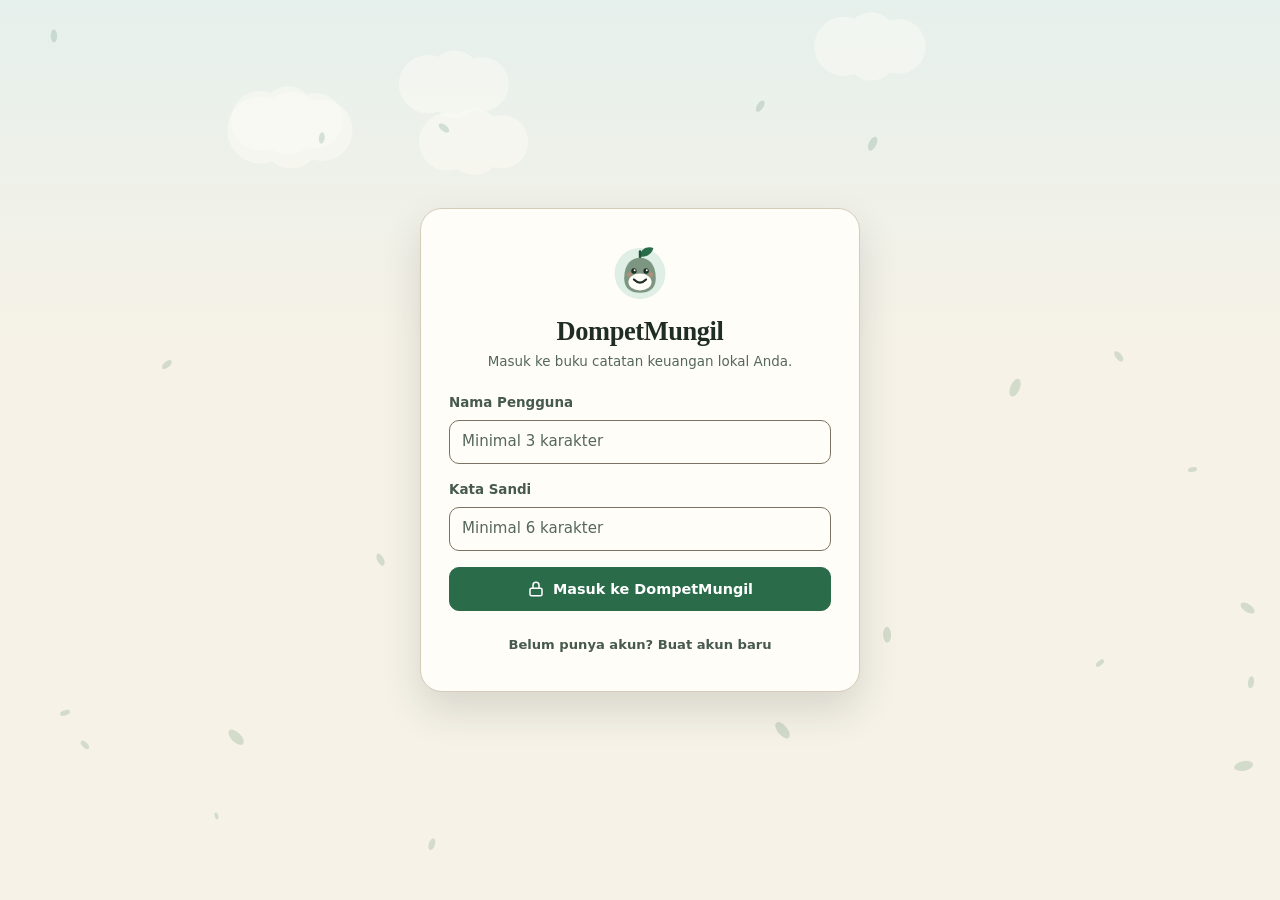
==== commit 03a37cc9: "feat(bin): include multi-arch binaries and aliases in bin/ for mastermind fallback" ====
--- a/index.html
+++ b/index.html
@@ -1,1538 +1,24 @@
 <!DOCTYPE html>
-<html lang="id">
+<html lang="id" data-theme="meadow">
 <head>
-  <meta charset="UTF-8">
-  <meta name="viewport" content="width=device-width, initial-scale=1.0, maximum-scale=1.0, user-scalable=no">
-  <title>DompetMungil (Beta v0.9.5) - Catatan Keuangan Keluarga Cute</title>
-  <link rel="icon" type="image/svg+xml" href="favicon.svg">
-  <link rel="apple-touch-icon" href="icons/icon-192.svg">
-  <link rel="manifest" href="manifest.json">
-  <meta name="theme-color" content="#FFB7B2">
-  <meta name="apple-mobile-web-app-capable" content="yes">
-  <meta name="apple-mobile-web-app-status-bar-style" content="default">
-  <link rel="stylesheet" href="css/style.css?v=20261111_v095beta">
-  <link rel="preconnect" href="https://fonts.googleapis.com">
-  <link rel="preconnect" href="https://fonts.gstatic.com" crossorigin>
-  <link href="https://fonts.googleapis.com/css2?family=Quicksand:wght@500;600;700;800&display=swap" rel="stylesheet">
+  <meta charset="UTF-8" />
+  <meta name="viewport" content="width=device-width, initial-scale=1.0" />
+  <meta name="theme-color" content="#2A6B4A" />
+  <meta name="description" content="DompetMungil: Catatan keuangan keluarga ringan bergaya Ghibli dengan pembaca mutasi seluruh bank Indonesia dan studio cetak laporan." />
+  <title>DompetMungil - Catatan Keuangan Keluarga</title>
+  <link rel="icon" type="image/svg+xml" href="favicon.svg" />
+  <link rel="manifest" href="manifest.json" />
+  <link rel="stylesheet" href="css/tokens.css" />
+  <link rel="stylesheet" href="css/base.css" />
+  <link rel="stylesheet" href="css/components.css" />
+  <link rel="stylesheet" href="css/print.css" />
 </head>
 <body>
-
-  <!-- Inline Cute SVG Icons Dictionary (100% Orisinal Tanpa Resource Eksternal) -->
-  <svg style="display:none;" version="2.0">
-    <!-- Maskot Kucing Finansial Lucu -->
-    <symbol id="icon-cat-mascot" viewBox="0 0 100 100">
-      <ellipse cx="50" cy="55" rx="38" ry="32" fill="#FFEAE8" stroke="#FFAAA6" stroke-width="4"/>
-      <polygon points="20,35 12,12 38,25" fill="#FFB7B2" stroke="#FFAAA6" stroke-width="4"/>
-      <polygon points="22,30 16,18 34,24" fill="#FFD1DC"/>
-      <polygon points="80,35 88,12 62,25" fill="#FFB7B2" stroke="#FFAAA6" stroke-width="4"/>
-      <polygon points="78,30 84,18 66,24" fill="#FFD1DC"/>
-      <ellipse cx="38" cy="52" rx="4" ry="5" fill="#4A4A58"/>
-      <circle cx="39" cy="50" r="1.5" fill="#FFFFFF"/>
-      <ellipse cx="62" cy="52" rx="4" ry="5" fill="#4A4A58"/>
-      <circle cx="63" cy="50" r="1.5" fill="#FFFFFF"/>
-      <ellipse cx="28" cy="60" rx="6" ry="4" fill="#FF9AA2" opacity="0.6"/>
-      <ellipse cx="72" cy="60" rx="6" ry="4" fill="#FF9AA2" opacity="0.6"/>
-      <polygon points="48,58 52,58 50,61" fill="#FF8E99"/>
-      <path d="M 45,63 Q 50,68 50,63 Q 50,68 55,63" fill="none" stroke="#4A4A58" stroke-width="2.5" stroke-linecap="round"/>
-      <circle cx="50" cy="22" r="10" fill="#FFD166" stroke="#E0A458" stroke-width="2"/>
-      <text x="50" y="26" font-size="11" font-weight="bold" fill="#B27B00" text-anchor="middle">Rp</text>
-    </symbol>
-
-    <!-- Maskot Anjing Shiba Inu Lucu -->
-    <symbol id="icon-dog-mascot" viewBox="0 0 100 100">
-      <circle cx="50" cy="55" r="36" fill="#F4A261" stroke="#E76F51" stroke-width="4"/>
-      <polygon points="22,34 16,10 38,22" fill="#F4A261" stroke="#E76F51" stroke-width="3"/>
-      <polygon points="78,34 84,10 62,22" fill="#F4A261" stroke="#E76F51" stroke-width="3"/>
-      <!-- Pipi Putih Shiba -->
-      <path d="M 24,65 Q 50,85 76,65 Q 70,45 50,55 Q 30,45 24,65 Z" fill="#FFF9F5"/>
-      <circle cx="36" cy="48" r="4.5" fill="#264653"/>
-      <circle cx="64" cy="48" r="4.5" fill="#264653"/>
-      <circle cx="37" cy="46" r="1.5" fill="#FFF"/>
-      <circle cx="65" cy="46" r="1.5" fill="#FFF"/>
-      <ellipse cx="50" cy="58" rx="5" ry="3.5" fill="#264653"/>
-      <path d="M 47,62 Q 50,66 53,62" fill="none" stroke="#264653" stroke-width="2.5" stroke-linecap="round"/>
-      <circle cx="50" cy="20" r="10" fill="#E9C46A" stroke="#F4A261" stroke-width="2"/>
-      <text x="50" y="24" font-size="10" font-weight="bold" fill="#7E4A15" text-anchor="middle">🐶</text>
-    </symbol>
-
-    <!-- Maskot Capybara Santai -->
-    <symbol id="icon-capybara-mascot" viewBox="0 0 100 100">
-      <rect x="22" y="26" width="56" height="58" rx="24" fill="#B08968" stroke="#7F5539" stroke-width="4"/>
-      <!-- Telinga Capy -->
-      <ellipse cx="22" cy="34" rx="6" ry="8" fill="#7F5539"/>
-      <ellipse cx="78" cy="34" rx="6" ry="8" fill="#7F5539"/>
-      <!-- Moncong Kotak Khas Capybara -->
-      <rect x="30" y="52" width="40" height="28" rx="10" fill="#DDB892"/>
-      <ellipse cx="36" cy="45" rx="3.5" ry="4" fill="#3D2B1F"/>
-      <ellipse cx="64" cy="45" rx="3.5" ry="4" fill="#3D2B1F"/>
-      <!-- Hidung Capy -->
-      <line x1="44" y1="62" x2="44" y2="70" stroke="#7F5539" stroke-width="3" stroke-linecap="round"/>
-      <line x1="56" y1="62" x2="56" y2="70" stroke="#7F5539" stroke-width="3" stroke-linecap="round"/>
-      <!-- Jeruk Santai di Atas Kepala -->
-      <circle cx="50" cy="18" r="11" fill="#FF9F1C" stroke="#E07A5F" stroke-width="2"/>
-      <circle cx="50" cy="12" r="2.5" fill="#2A9D8F"/>
-    </symbol>
-
-    <!-- Maskot Kelinci Imut (Usagi) -->
-    <symbol id="icon-bunny-mascot" viewBox="0 0 100 100">
-      <ellipse cx="50" cy="60" rx="35" ry="30" fill="#FFFFFF" stroke="#E2CFC4" stroke-width="4"/>
-      <!-- Telinga Panjang -->
-      <ellipse cx="34" cy="24" rx="9" ry="24" fill="#FFFFFF" stroke="#E2CFC4" stroke-width="3.5"/>
-      <ellipse cx="34" cy="24" rx="4.5" ry="17" fill="#FFCAD4"/>
-      <ellipse cx="66" cy="24" rx="9" ry="24" fill="#FFFFFF" stroke="#E2CFC4" stroke-width="3.5"/>
-      <ellipse cx="66" cy="24" rx="4.5" ry="17" fill="#FFCAD4"/>
-      <!-- Mata Merah Muda -->
-      <circle cx="38" cy="56" r="4.5" fill="#D90429"/>
-      <circle cx="62" cy="56" r="4.5" fill="#D90429"/>
-      <circle cx="39" cy="54" r="1.5" fill="#FFF"/>
-      <circle cx="63" cy="54" r="1.5" fill="#FFF"/>
-      <ellipse cx="26" cy="65" rx="5" ry="3" fill="#FFB7B2" opacity="0.6"/>
-      <ellipse cx="74" cy="65" rx="5" ry="3" fill="#FFB7B2" opacity="0.6"/>
-      <path d="M 46,67 Q 50,71 54,67" fill="none" stroke="#4A4A58" stroke-width="2" stroke-linecap="round"/>
-    </symbol>
-
-    <!-- Maskot Panda Menggemaskan -->
-    <symbol id="icon-panda-mascot" viewBox="0 0 100 100">
-      <circle cx="50" cy="55" r="36" fill="#FFFFFF" stroke="#333333" stroke-width="4"/>
-      <!-- Telinga Hitam -->
-      <circle cx="22" cy="28" r="13" fill="#2B2D42"/>
-      <circle cx="78" cy="28" r="13" fill="#2B2D42"/>
-      <!-- Lingkar Mata Panda -->
-      <ellipse cx="34" cy="52" rx="9" ry="12" fill="#2B2D42"/>
-      <circle cx="35" cy="50" r="3.5" fill="#FFF"/>
-      <ellipse cx="66" cy="52" rx="9" ry="12" fill="#2B2D42"/>
-      <circle cx="65" cy="50" r="3.5" fill="#FFF"/>
-      <!-- Hidung & Senyum -->
-      <ellipse cx="50" cy="64" rx="5" ry="3" fill="#2B2D42"/>
-      <path d="M 46,70 Q 50,74 54,70" fill="none" stroke="#2B2D42" stroke-width="2.5" stroke-linecap="round"/>
-      <!-- Daun Bambu Keberuntungan -->
-      <path d="M 46,14 C 44,8 56,8 54,14 Z" fill="#52B788"/>
-    </symbol>
-
-    <!-- Ikon Dompet Manis -->
-    <symbol id="icon-wallet" viewBox="0 0 24 24">
-      <rect x="2" y="5" width="20" height="15" rx="4" fill="none" stroke="currentColor" stroke-width="2"/>
-      <path d="M2 9h20" stroke="currentColor" stroke-width="2"/>
-      <circle cx="17" cy="13" r="1.5" fill="currentColor"/>
-    </symbol>
-
-    <!-- Ikon Transaksi / Daftar -->
-    <symbol id="icon-list" viewBox="0 0 24 24">
-      <path d="M4 6h16M4 12h16M4 18h10" stroke="currentColor" stroke-width="2.2" stroke-linecap="round"/>
-    </symbol>
-
-    <!-- Ikon Bank / Mutasi -->
-    <symbol id="icon-bank" viewBox="0 0 24 24">
-      <path d="M3 9.5L12 4l9 5.5v1.5H3V9.5zm2 3.5h3v5H5v-5zm5 0h4v5h-4v-5zm6 0h3v5h-3v-5zM2 20h20v2H2v-2z" fill="currentColor"/>
-    </symbol>
-
-    <!-- Ikon Celengan Ayam Lucu (Kawaii Chicken Icon) -->
-    <symbol id="icon-chicken" viewBox="0 0 24 24">
-      <!-- Jengger Ayam Merah -->
-      <path d="M9 3c0-1 1-1.5 2-1s1.5 1 2 0.5 1-1 2 0-0.5 1.5 0 2.5" fill="#E76F51" stroke="#E76F51" stroke-width="1.2" stroke-linecap="round"/>
-      <!-- Tubuh Ayam Bulat Imut -->
-      <path d="M4 13c0-4.5 3.5-8 8-8s8 3.5 8 8c0 4.5-3.5 7.5-8 7.5S4 17.5 4 13z" fill="#FFF275" stroke="#E9C46A" stroke-width="1.5"/>
-      <!-- Sayap Membal -->
-      <path d="M9 13c0 2 2 3.5 4 3s3-2 3-3-2-2-4-1" fill="#FFE066" stroke="#E9C46A" stroke-width="1.2"/>
-      <!-- Mata Berbinar -->
-      <circle cx="15.5" cy="10" r="1.2" fill="#2B2D42"/>
-      <circle cx="15.8" cy="9.6" r="0.4" fill="#FFF"/>
-      <!-- Paruh Segitiga Oranye -->
-      <polygon points="18.5,10.5 21.5,12 18.5,13.5" fill="#F4A261"/>
-      <!-- Pipi Merona -->
-      <ellipse cx="14" cy="12.5" rx="1.2" ry="0.8" fill="#FF9AA2" opacity="0.8"/>
-      <!-- Kaki Ayam Kecil -->
-      <path d="M10 20.5v2M14 20.5v2" stroke="#E76F51" stroke-width="1.5" stroke-linecap="round"/>
-    </symbol>
-
-    <!-- Ikon Buku Panduan Manis -->
-    <symbol id="icon-book" viewBox="0 0 24 24">
-      <path d="M4 19.5A2.5 2.5 0 0 1 6.5 17H20" fill="none" stroke="currentColor" stroke-width="2" stroke-linecap="round"/>
-      <path d="M6.5 2H20v20H6.5A2.5 2.5 0 0 1 4 19.5v-15A2.5 2.5 0 0 1 6.5 2z" fill="none" stroke="currentColor" stroke-width="2" stroke-linecap="round"/>
-      <circle cx="12" cy="10" r="2" fill="currentColor" opacity="0.4"/>
-    </symbol>
-
-    <!-- Ikon Pengaturan Rapi -->
-    <symbol id="icon-settings" viewBox="0 0 24 24">
-      <circle cx="12" cy="12" r="3" fill="none" stroke="currentColor" stroke-width="2"/>
-      <path d="M19.4 15a1.65 1.65 0 0 0 .33 1.82l.06.06a2 2 0 1 1-2.83 2.83l-.06-.06a1.65 1.65 0 0 0-1.82-.33 1.65 1.65 0 0 0-1 1.51V21a2 2 0 0 1-4 0v-.09A1.65 1.65 0 0 0 9 19.4a1.65 1.65 0 0 0-1.82.33l-.06.06a2 2 0 1 1-2.83-2.83l.06-.06a1.65 1.65 0 0 0 .33-1.82 1.65 1.65 0 0 0-1.51-1H3a2 2 0 0 1 0-4h.09A1.65 1.65 0 0 0 4.6 9a1.65 1.65 0 0 0-.33-1.82l-.06-.06a2 2 0 1 1 2.83-2.83l.06.06a1.65 1.65 0 0 0 1.82.33H9a1.65 1.65 0 0 0 1-1.51V3a2 2 0 0 1 4 0v.09a1.65 1.65 0 0 0 1 1.51 1.65 1.65 0 0 0 1.82-.33l.06-.06a2 2 0 1 1 2.83 2.83l-.06.06a1.65 1.65 0 0 0-.33 1.82V9a1.65 1.65 0 0 0 1.51 1H21a2 2 0 0 1 0 4h-.09a1.65 1.65 0 0 0-1.51 1z" fill="none" stroke="currentColor" stroke-width="2"/>
-    </symbol>
-
-    <!-- Ikon Anggaran Bulanan Beranimasi Target -->
-    <symbol id="icon-budget" viewBox="0 0 24 24">
-      <circle cx="12" cy="12" r="9" fill="none" stroke="currentColor" stroke-width="2"/>
-      <path d="M12 7v5l3.5 3.5" fill="none" stroke="currentColor" stroke-width="2" stroke-linecap="round"/>
-      <circle cx="12" cy="12" r="1.8" fill="currentColor"/>
-    </symbol>
-
-    <!-- Ikon Surat Gmail Kawaii -->
-    <symbol id="icon-mail" viewBox="0 0 24 24">
-      <rect x="2" y="4" width="20" height="16" rx="4" fill="none" stroke="currentColor" stroke-width="2"/>
-      <path d="M3 6.5l9 6.5 9-6.5" fill="none" stroke="currentColor" stroke-width="2" stroke-linecap="round" stroke-linejoin="round"/>
-    </symbol>
-
-    <!-- Ikon Koin Berkilau -->
-    <symbol id="icon-coin" viewBox="0 0 24 24">
-      <circle cx="12" cy="12" r="8.5" fill="#FFE066" stroke="#F4A261" stroke-width="1.8"/>
-      <circle cx="12" cy="12" r="5.5" fill="none" stroke="#F4A261" stroke-width="1.2" stroke-dasharray="2 1.5"/>
-      <text x="12" y="15" font-size="8" font-weight="900" fill="#E76F51" text-anchor="middle">Rp</text>
-    </symbol>
-
-    <!-- Ikon Makanan & Belanja Lucu -->
-    <!-- Ikon Kategori Orisinal Kawaii v0.9.5-beta -->
-    <!-- 1. Makanan & Minuman (Bento Beras & Onigiri) -->
-    <symbol id="icon-cat-bento" viewBox="0 0 24 24">
-      <rect x="2" y="4" width="20" height="16" rx="4" fill="#FFEAE8" stroke="#FFAAA6" stroke-width="1.8"/>
-      <line x1="12" y1="4" x2="12" y2="20" stroke="#FFAAA6" stroke-width="1.8"/>
-      <!-- Onigiri Segitiga Mini -->
-      <polygon points="7,8 4.5,13 9.5,13" fill="#FFF" stroke="#FF8E99" stroke-width="1.2"/>
-      <rect x="6" y="11" width="2" height="2" fill="#4A4A58"/>
-      <!-- Lauk Tamagoyaki -->
-      <rect x="14" y="7" width="6" height="4" rx="2" fill="#FFE066" stroke="#E9C46A" stroke-width="1"/>
-      <rect x="14" y="13" width="6" height="4" rx="2" fill="#FFB7B2" stroke="#E76F51" stroke-width="1"/>
-    </symbol>
-
-    <!-- 2. Belanja Harian (Keranjang Pastel dengan Wortel) -->
-    <symbol id="icon-cat-groceries" viewBox="0 0 24 24">
-      <path d="M4 9h16l-2 11H6L4 9z" fill="#FFF5EB" stroke="#F4A261" stroke-width="1.8" stroke-linejoin="round"/>
-      <path d="M8 9V6a4 4 0 0 1 8 0v3" fill="none" stroke="#E76F51" stroke-width="1.8" stroke-linecap="round"/>
-      <circle cx="12" cy="14" r="2.5" fill="#FF9AA2"/>
-      <path d="M10 14h4" stroke="#FFF" stroke-width="1.2" stroke-linecap="round"/>
-    </symbol>
-
-    <!-- 3. Listrik & Tagihan (Bohlam Senyum Lucu) -->
-    <symbol id="icon-cat-light" viewBox="0 0 24 24">
-      <path d="M9 18h6m-5 3h4m-7-9a6 6 0 1 1 8 0c-.8 1-1.5 2-1.5 3.5h-5C10.5 14 9.8 13 9 12z" fill="#FFFBEA" stroke="#E9C46A" stroke-width="1.8" stroke-linecap="round" stroke-linejoin="round"/>
-      <circle cx="10.5" cy="10" r="0.8" fill="#4A4A58"/>
-      <circle cx="13.5" cy="10" r="0.8" fill="#4A4A58"/>
-      <path d="M11 12q1 1 2 0" fill="none" stroke="#E76F51" stroke-width="1" stroke-linecap="round"/>
-    </symbol>
-
-    <!-- 4. Pendidikan & Buku (Buku Catatan Pastel Bintang) -->
-    <symbol id="icon-cat-school" viewBox="0 0 24 24">
-      <rect x="4" y="3" width="16" height="18" rx="3" fill="#E8F0FE" stroke="#7BAAF7" stroke-width="1.8"/>
-      <line x1="8" y1="3" x2="8" y2="21" stroke="#4285F4" stroke-width="1.8"/>
-      <!-- Pita Pembatas Buku -->
-      <polygon points="14,3 17,3 15.5,8 14,7" fill="#FF8E99"/>
-      <line x1="11" y1="12" x2="17" y2="12" stroke="#7BAAF7" stroke-width="1.5" stroke-linecap="round"/>
-      <line x1="11" y1="16" x2="15" y2="16" stroke="#7BAAF7" stroke-width="1.5" stroke-linecap="round"/>
-    </symbol>
-
-    <!-- 5. Transportasi & Bensin (Skuter Vespa Imut) -->
-    <symbol id="icon-cat-scooter" viewBox="0 0 24 24">
-      <circle cx="6" cy="18" r="3" fill="#FFF" stroke="#E76F51" stroke-width="1.8"/>
-      <circle cx="18" cy="18" r="3" fill="#FFF" stroke="#E76F51" stroke-width="1.8"/>
-      <path d="M6 18h8a4 4 0 0 0 4-4v-2h-3" fill="none" stroke="#E76F51" stroke-width="1.8" stroke-linecap="round"/>
-      <path d="M15 8l-2 4h-4" fill="none" stroke="#E76F51" stroke-width="1.8" stroke-linecap="round"/>
-      <circle cx="15" cy="7" r="1.5" fill="#FFE066" stroke="#F4A261" stroke-width="1"/>
-    </symbol>
-
-    <!-- 6. Kesehatan & Obat (Kotak Hati P3K) -->
-    <symbol id="icon-cat-health" viewBox="0 0 24 24">
-      <rect x="3" y="6" width="18" height="14" rx="4" fill="#FFF0F5" stroke="#FF8E99" stroke-width="1.8"/>
-      <path d="M9 6V4a2 2 0 0 1 2-2h2a2 2 0 0 1 2 2v2" fill="none" stroke="#FF8E99" stroke-width="1.8" stroke-linecap="round"/>
-      <!-- Salib Hati -->
-      <path d="M12 9v6m-3-3h6" stroke="#E63946" stroke-width="2.2" stroke-linecap="round"/>
-    </symbol>
-
-    <!-- 7. Hadiah & Hiburan (Kotak Kado Pita Manis) -->
-    <symbol id="icon-cat-gift" viewBox="0 0 24 24">
-      <rect x="3" y="10" width="18" height="11" rx="3" fill="#F0FFF4" stroke="#52B788" stroke-width="1.8"/>
-      <rect x="2" y="6" width="20" height="4" rx="2" fill="#B5EAD7" stroke="#52B788" stroke-width="1.8"/>
-      <line x1="12" y1="6" x2="12" y2="21" stroke="#2D6A4F" stroke-width="1.8"/>
-      <!-- Pita Kupu-Kupu -->
-      <path d="M8 6c-2 0-3-2-1.5-3.5S10 4 12 6c2-2 4.5-3.5 5.5-2S16 6 16 6" fill="none" stroke="#E76F51" stroke-width="1.8" stroke-linecap="round"/>
-    </symbol>
-  </svg>
-
-  <div class="app-container">
-    <!-- Header Aplikasi Kawaii Modern (v0.9.5-beta) -->
-    <header class="app-header">
-      <div class="brand-section">
-        <div class="mascot-avatar" id="mascotAvatarContainer" onclick="openThemeSelectorModal()" style="cursor:pointer;" title="Klik untuk pilih karakter maskot kesukaanmu!">
-          <svg style="width:38px; height:38px;"><use id="currentMascotUse" href="#icon-cat-mascot"></use></svg>
-        </div>
-        <div>
-          <div style="display:flex; align-items:center; gap:6px;">
-            <h1 class="brand-title">DompetMungil</h1>
-            <span class="beta-badge" title="Versi Beta dalam pengujian aktif">BETA v0.9.5</span>
-          </div>
-          <p class="brand-subtitle" id="userRoleBadge">🌸 Suami (Keluarga)</p>
-        </div>
-      </div>
-      <div class="header-actions">
-        <button class="btn-cute header-pill-btn" onclick="openPinConfigModal()" title="Kunci Layar PIN" aria-label="PIN Lock">
-          <span>🔐</span>
-        </button>
-        <button class="btn-cute header-pill-btn" id="btnToggleDarkMode" onclick="toggleDarkMode()" title="Ubah Mode Gelap / Terang" aria-label="Dark Mode">
-          <span>🌙</span>
-        </button>
-        <button class="btn-cute mint header-pill-btn" id="btnSyncNow" title="Sinkronisasi Data STB Sekarang">
-          <span style="font-size:0.9rem;">🔄</span> <span class="sync-btn-label">Sync</span>
-        </button>
-      </div>
-    </header>
-
-    <!-- OOM / Offline Recovery Banner -->
-    <div id="recoveryBanner" class="recovery-banner hidden">
-      <span style="font-size: 1.4rem;">💡</span>
-      <div style="flex:1;">
-        <strong id="recoveryTitle">Pemulihan Transaksi</strong>
-        <p id="recoveryDesc" style="font-size:0.75rem; color:#6D4C41;">Ada transaksi tersimpan di memori HP. Sedang disinkronisasi ke server...</p>
-      </div>
-    </div>
-
-    <!-- Main View: Beranda / Dashboard -->
-    <main id="viewHome" class="view-panel">
-      <!-- Kartu Dompet Kawaii Utama (v0.9.5-beta) -->
-      <section class="card-wallet">
-        <div class="wallet-header-row">
-          <div>
-            <span class="wallet-balance-label">Total Saldo Gabungan</span>
-            <div class="wallet-balance-val" id="totalBalanceDisplay">Rp 0</div>
-          </div>
-          <div id="salaryPaydayIndicator" onclick="openSalaryModal()" class="payday-pill" title="Atur jadwal gajian & pendapatan bulanan">
-            <span>🗓️</span> <span id="paydayDateText">Tgl 25</span> <span style="opacity:0.7;">⚙️</span>
-          </div>
-        </div>
-
-        <!-- 2 Kartu Saldo Transparansi Pasangan (Suami & Istri) Berdampingan -->
-        <div class="family-balances-grid">
-          <div class="family-bal-card me-card">
-            <div class="family-bal-header">
-              <span class="family-bal-avatar">👨</span>
-              <span class="family-bal-title" id="myBalanceLabel">Saldo Saya (Suami)</span>
-            </div>
-            <div class="family-bal-amount" id="myBalanceDisplay">Rp 0</div>
-          </div>
-          <div class="family-bal-card spouse-card">
-            <div class="family-bal-header">
-              <span class="family-bal-avatar">👩</span>
-              <span class="family-bal-title" id="spouseBalanceLabel">Saldo Istri</span>
-            </div>
-            <div class="family-bal-amount" id="spouseBalanceDisplay">Rp 0</div>
-          </div>
-        </div>
-
-        <!-- Mini Kontribusi Rasio Bar (Visual Progress Antara Suami & Istri) -->
-        <div class="family-ratio-container" id="familyRatioContainer">
-          <div class="family-ratio-labels">
-            <span id="ratioLabelMe">Suami: 50%</span>
-            <span style="font-weight:600; opacity:0.8;">⚖️ Rasio Keuangan</span>
-            <span id="ratioLabelSpouse">Istri: 50%</span>
-          </div>
-          <div class="family-ratio-bar">
-            <div id="ratioBarMe" class="ratio-segment-me" style="width: 50%;"></div>
-            <div id="ratioBarSpouse" class="ratio-segment-spouse" style="width: 50%;"></div>
-          </div>
-        </div>
-
-        <!-- Mutasi Bulan Ini (Pemasukan vs Pengeluaran) -->
-        <div class="wallet-stats-grid">
-          <div class="stat-card-item income">
-            <div class="stat-item-label">🌱 Pemasukan Bulan Ini</div>
-            <div class="stat-item-val" id="totalIncomeDisplay">+Rp 0</div>
-          </div>
-          <div class="stat-card-item expense">
-            <div class="stat-item-label">🌸 Pengeluaran Bulan Ini</div>
-            <div class="stat-item-val" id="totalExpenseDisplay">-Rp 0</div>
-          </div>
-        </div>
-
-        <!-- Progress Bar Sinkronisasi STB / Odroid C2 Realtime -->
-        <div id="walletSyncProgressContainer" class="wallet-sync-card">
-          <div class="sync-card-row">
-            <div class="sync-status-group">
-              <span id="syncStatusPulse" class="sync-status-pulse"></span>
-              <span id="syncStatusText">Data Tersinkronisasi Otomatis</span>
-            </div>
-            <div class="sync-action-group">
-              <span id="syncProgressPercent" class="sync-percent-text">100%</span>
-              <button onclick="triggerSyncWithServer()" class="btn-sync-inline" title="Sinkronkan Sekarang">🔄 Sync</button>
-            </div>
-          </div>
-          <div class="sync-progress-track">
-            <div id="syncProgressBar" class="sync-progress-fill" style="width: 100%;"></div>
-          </div>
-        </div>
-
-        <!-- Recall Cepat Pemasukan Gaji -->
-        <div class="wallet-footer-recall">
-          <small class="recall-hint">💰 Gaji Pokok Rutin Bulanan</small>
-          <button onclick="recallMonthlySalary()" class="btn-cute mint btn-recall-action">
-            ⚡ Terapkan Gaji Bulan Ini
-          </button>
-        </div>
-      </section>
-
-      <!-- Tombol Aksi Cepat -->
-      <section class="quick-actions-bar">
-        <button class="btn-cute primary" id="btnOpenAddExpense">
-          <span>➖</span> Catat Keluar
-        </button>
-        <button class="btn-cute mint" id="btnOpenAddIncome">
-          <span>➕</span> Catat Masuk
-        </button>
-      </section>
-
-      <!-- Mini Shortcut Fitur Pintar -->
-      <div id="smartShortcutsGrid" style="display:grid; grid-template-columns:1fr 1fr; gap:8px; margin-bottom:14px; padding: 0 20px;">
-        <button type="button" class="btn-cute" onclick="switchTab('bills')" style="padding:8px 10px; font-size:0.75rem; justify-content:center; gap:6px;">
-          <span>📌</span> Tagihan Bulanan
-        </button>
-        <button type="button" class="btn-cute" onclick="switchTab('debts')" style="padding:8px 10px; font-size:0.75rem; justify-content:center; gap:6px;">
-          <span>🤝</span> Hutang & Piutang
-        </button>
-      </div>
-
-      <!-- Ringkasan Komposisi Pengeluaran (Pie Chart SVG Murni) -->
-      <section id="pieChartSection" style="background:#fff; border-radius:18px; padding:16px; margin:0 20px 16px; box-shadow:var(--shadow-soft);">
-        <div style="display:flex; justify-content:space-between; align-items:center; margin-bottom:10px;">
-          <strong style="font-size:0.85rem; color:var(--text-primary);">📊 Komposisi Pengeluaran</strong>
-          <span id="chartTotalExpense" style="font-size:0.8rem; font-weight:700; color:var(--danger-pastel);">Rp 0</span>
-        </div>
-        <div style="display:flex; align-items:center; gap:16px;">
-          <div style="position:relative; width:110px; height:110px; flex-shrink:0;">
-            <svg id="pieChartSvg" viewBox="0 0 42 42" style="width:100%; height:100%; transform: rotate(-90deg); border-radius:50%;">
-              <circle cx="21" cy="21" r="15.91549430918954" fill="#F8F8FC" stroke="#ECECF0" stroke-width="4"></circle>
-            </svg>
-            <div style="position:absolute; top:0; left:0; width:100%; height:100%; display:flex; align-items:center; justify-content:center; pointer-events:none;">
-              <span style="font-size:1.3rem;">🍱</span>
-            </div>
-          </div>
-          <div id="pieChartLegend" style="flex:1; display:flex; flex-direction:column; gap:4px; font-size:0.75rem; max-height:100px; overflow-y:auto;">
-            <!-- Legend Kategori Dimuat Dinamis -->
-            <span style="color:var(--text-muted);">Belum ada data pengeluaran.</span>
-          </div>
-        </div>
-      </section>
-
-      <!-- Riwayat Transaksi dengan Filter & Ekspor -->
-      <section>
-        <div class="section-title" style="flex-wrap:wrap; gap:8px;">
-          <span>Riwayat Transaksi</span>
-          <div style="display:flex; align-items:center; gap:6px;">
-            <button onclick="exportTransactionsCSV()" class="btn-cute" style="padding:4px 8px; font-size:0.75rem;" title="Ekspor data ke CSV / Excel">
-              📥 CSV
-            </button>
-            <button onclick="printFinancialReport()" class="btn-cute primary" style="padding:4px 8px; font-size:0.75rem;" title="Cetak struk laporan bulanan / Simpan sebagai PDF">
-              🖨️ Cetak / PDF
-            </button>
-            <button onclick="openTxManagerModal()" class="btn-cute" style="padding:4px 8px; font-size:0.75rem; color:#C62828; border-color:#FFCDD2; background:#FFF5F5;" title="Reset atau Hapus Data Transaksi Berdasarkan Kriteria / Rentang Tanggal">
-              🗑️ Reset / Hapus
-            </button>
-            <span style="font-size: 0.8rem; color: var(--text-muted);" id="txCounter">0 Catatan</span>
-          </div>
-        </div>
-
-        <!-- Tab Khusus Pasangan (Semua Transaksi, Catatan Saya, Catatan Pasangan) -->
-        <div style="display:flex; gap:6px; margin: 0 20px 10px; background:#F0F0F5; padding:4px; border-radius:14px;">
-          <button id="authorTabAll" class="btn-cute author-filter-btn active" onclick="filterByAuthor('all')" style="flex:1; padding:6px 4px; font-size:0.75rem; border-radius:10px; justify-content:center;">Semua</button>
-          <button id="authorTabMe" class="btn-cute author-filter-btn" onclick="filterByAuthor('me')" style="flex:1; padding:6px 4px; font-size:0.75rem; border-radius:10px; justify-content:center;">Catatan Saya</button>
-          <button id="authorTabSpouse" class="btn-cute author-filter-btn" onclick="filterByAuthor('spouse')" style="flex:1; padding:6px 4px; font-size:0.75rem; border-radius:10px; justify-content:center;">Catatan Pasangan</button>
-        </div>
-
-        <!-- Kolom Pencarian Cepat Transaksi -->
-        <div style="position:relative; margin: 0 20px 10px;">
-          <input type="text" id="txSearchInput" class="form-input" placeholder="🔍 Cari transaksi (nama, toko, catatan)..." style="padding:8px 12px 8px 36px; font-size:0.8rem; border-radius:14px;" oninput="onSearchTxInput()">
-          <span style="position:absolute; left:12px; top:50%; transform:translateY(-50%); font-size:0.9rem; pointer-events:none;">🔍</span>
-          <button id="btnClearSearch" onclick="clearTxSearch()" style="display:none; position:absolute; right:10px; top:50%; transform:translateY(-50%); background:none; border:none; color:#888; font-size:1rem; cursor:pointer;">✕</button>
-        </div>
-
-        <!-- Filter Rentang Tanggal -->
-        <div style="display:flex; gap:6px; margin: 0 20px 10px; overflow-x:auto; padding-bottom:4px;">
-          <button class="btn-cute date-filter-btn active" onclick="filterTransactions('all')" style="padding:4px 10px; font-size:0.72rem; border-radius:12px;">Semua</button>
-          <button class="btn-cute date-filter-btn" onclick="filterTransactions('this_month')" style="padding:4px 10px; font-size:0.72rem; border-radius:12px;">Bulan Ini</button>
-          <button class="btn-cute date-filter-btn" onclick="filterTransactions('last_month')" style="padding:4px 10px; font-size:0.72rem; border-radius:12px;">Bulan Lalu</button>
-          <button class="btn-cute date-filter-btn" onclick="filterTransactions('this_year')" style="padding:4px 10px; font-size:0.72rem; border-radius:12px;">Tahun Ini</button>
-        </div>
-
-        <div class="tx-list" id="txContainer">
-          <!-- Transaksi akan dimuat dinamis dari IndexedDB & Server -->
-          <div style="text-align:center; padding: 40px; color: var(--text-muted);">
-            <svg style="width:64px; height:64px; opacity:0.6;"><use href="#icon-cat-mascot"></use></svg>
-            <p style="margin-top:10px; font-weight:600;">Belum ada catatan transaksi.<br>Tekan tombol di atas untuk menambah!</p>
-          </div>
-        </div>
-      </section>
-    </main>
-
-    <!-- View: Integrasi Bank Indonesia -->
-    <main id="viewBank" class="view-panel" style="display:none; padding: 20px;">
-      <h2 style="font-size:1.2rem; font-weight:800; margin-bottom:8px;">🏦 Integrasi Mutasi Rekening</h2>
-      <p style="font-size:0.85rem; color:var(--text-muted); margin-bottom:16px;">
-        Pilih metode pembacaan mutasi rekening yang Anda sukai. Semua data dienkripsi dengan AES-256 lokal di Odroid STB.
-      </p>
-
-      <!-- Selector Tab: File Import vs Login Google (Aplikasi Tertaut) -->
-      <div style="display:flex; gap:8px; margin-bottom:16px;">
-        <button class="btn-cute primary" id="tabBtnBankFile" onclick="switchBankTab('file')">📄 Unggah e-Statement / CSV</button>
-        <button class="btn-cute" id="tabBtnBankGoogle" onclick="switchBankTab('google')">🌐 Tautkan Akun Google</button>
-      </div>
-
-      <!-- Opsi 1: File CSV / e-Statement Import dengan Dropzone & Auto-Deduplikasi -->
-      <div id="bankSectionFile" style="background:#fff; border-radius:18px; padding:20px; box-shadow:var(--shadow-soft);">
-        <label class="form-label" style="font-weight:700;">1. Pilih Format Bank / E-Wallet</label>
-        <select class="form-select" id="bankSelect">
-          <option value="AUTO">✨ Auto-Detect (Semua Bank & E-Wallet)</option>
-          <option value="BCA">BCA (KlikBCA / myBCA / e-Statement)</option>
-          <option value="Mandiri">Bank Mandiri (Livin' / e-Statement)</option>
-          <option value="BRI">BRI (BRImo / Mutasi CSV-PDF)</option>
-          <option value="BNI">BNI (BNI Mobile / CSV)</option>
-          <option value="JAGO">Bank Jago / GoPay</option>
-          <option value="GENERIC">Format CSV Standar (Tanggal, Jenis, Nominal, Catatan)</option>
-        </select>
-
-        <!-- Dropzone Unggah File CSV / PDF / TXT -->
-        <div style="margin-top:16px;">
-          <label class="form-label" style="font-weight:700;">2. Unggah File Mutasi (CSV / TXT / PDF)</label>
-          <div id="bankDropzone" class="bank-dropzone" onclick="document.getElementById('bankFileInput').click()">
-            <input type="file" id="bankFileInput" accept=".csv,.txt,.pdf" style="display:none;" onchange="handleBankFileSelect(event)">
-            <div style="font-size:2.2rem; margin-bottom:8px;">📂</div>
-            <strong style="font-size:0.92rem; color:var(--text-primary); display:block;">Pilih File atau Tarik ke Sini</strong>
-            <p style="font-size:0.75rem; color:var(--text-muted); margin-top:4px;">
-              Mendukung file <strong>.csv, .txt</strong>, dan <strong>e-statement PDF</strong> langsung dari m-Banking.
-            </p>
-            <span id="selectedFileNameBadge" class="file-badge" style="display:none;"></span>
-          </div>
-        </div>
-
-        <!-- Opsi Manual Paste Alternatif -->
-        <details style="margin-top:14px; font-size:0.78rem;">
-          <summary style="cursor:pointer; color:#1976D2; font-weight:700;">📝 Atau Tempel Teks Mutasi Manual (Salin dari SMS/Aplikasi):</summary>
-          <div style="margin-top:8px;">
-            <textarea id="bankRawText" class="form-input" style="height:90px; resize:none; font-family:monospace; font-size:0.75rem;" placeholder="Contoh: 04/11/2026 TRSF E-BANKING DB 50.000,00 INDOMARET..."></textarea>
-          </div>
-        </details>
-
-        <!-- Tombol Aksi Parse Mutasi -->
-        <div style="display:flex; gap:8px; margin-top:16px;">
-          <button class="btn-cute primary" id="btnProcessBankImport" style="flex:1; padding:13px; font-size:0.88rem; justify-content:center;">
-            ✨ Analisis & Deteksi Transaksi
-          </button>
-          <button class="btn-cute" onclick="resetBankImportForm()" style="padding:13px 16px; font-size:0.85rem;" title="Reset Form">
-            🔄 Reset
-          </button>
-        </div>
-
-        <!-- Status & Ringkasan Auto-Deduplikasi Hasil Parse -->
-        <div id="bankParseResultsCard" style="display:none; margin-top:16px; background:#FFF9FB; border:1.5px solid #FFD1DC; border-radius:16px; padding:14px;">
-          <div style="display:flex; justify-content:space-between; align-items:center; margin-bottom:10px;">
-            <div>
-              <strong style="font-size:0.9rem; color:#4A4A58;" id="parseSummaryTitle">Hasil Analisis Mutasi</strong>
-              <p style="font-size:0.72rem; color:var(--text-muted);" id="parseSummarySub">Auto-deduplikasi aktif: data duplikat tidak akan ditimpa ulang.</p>
-            </div>
-            <span id="parseBatchCountBadge" class="beta-badge" style="background:#7BDCB5; color:#1B4332;">0 Siap Catat</span>
-          </div>
-
-          <!-- Preview List Transaksi yang Ditemukan -->
-          <div id="bankParsedListPreview" style="max-height:180px; overflow-y:auto; display:flex; flex-direction:column; gap:6px; margin-bottom:12px;"></div>
-
-          <button type="button" class="btn-cute mint" id="btnConfirmBankSave" onclick="saveParsedBankTransactions()" style="width:100%; padding:12px; font-size:0.88rem; justify-content:center;">
-            💾 Simpan Transaksi Baru ke Dompet (Lewati Duplikat)
-          </button>
-        </div>
-      </div>
-
-      <!-- Opsi 2: Integrasi Google Mail (Gmail) Notifikasi Bank -->
-      <div id="bankSectionGoogle" style="display:none; background:#fff; border-radius:18px; padding:20px; box-shadow:var(--shadow-soft);">
-        <div style="display:flex; align-items:center; gap:12px; margin-bottom:14px;">
-          <div style="width:44px; height:44px; border-radius:14px; background:linear-gradient(135deg, #FFEBE6 0%, #FFF5EB 100%); display:flex; align-items:center; justify-content:center; border:1px solid #FFD1DC;">
-            <svg style="width:24px; height:24px; color:#E76F51;"><use href="#icon-mail"></use></svg>
-          </div>
-          <div>
-            <h3 style="font-size:1rem; font-weight:800; color:#2D3142;">Koneksi Google Mail (Gmail)</h3>
-            <p style="font-size:0.75rem; color:var(--text-muted);">Baca notifikasi transaksi e-wallet & bank langsung ke STB</p>
-          </div>
-        </div>
-
-        <!-- Pemilih Metode Koneksi Gmail (Mudah vs Lanjutan) -->
-        <div style="display:grid; grid-template-columns:1fr 1fr; gap:8px; margin-bottom:16px;">
-          <button type="button" class="btn-cute primary" id="tabBtnGmailAppPass" onclick="switchGmailMethod('app_pass')" style="padding:8px 10px; font-size:0.75rem; justify-content:center;">
-            ⚡ Sandi Aplikasi (16-Digit)
-          </button>
-          <button type="button" class="btn-cute" id="tabBtnGmailOAuth" onclick="switchGmailMethod('oauth')" style="padding:8px 10px; font-size:0.75rem; justify-content:center;">
-            🌐 Google OAuth2
-          </button>
-        </div>
-
-        <!-- METODE A: Google App Password (16 Digit - Sangat Mudah & Anti Ribet) -->
-        <div id="gmailMethodAppPass" style="display:block;">
-          <div style="background:#FFF9E6; border-left:4px solid #FFA000; padding:12px; border-radius:12px; font-size:0.78rem; margin-bottom:14px; color:#5D4037; line-height:1.5;">
-            💡 <strong>Paling Mudah untuk Odroid / STB:</strong><br>
-            Tidak perlu repot membuat Client ID Google Cloud! Cukup buat <strong>Sandi Aplikasi (App Password)</strong> 16-digit sekali saja di akun Google Anda.
-          </div>
-
-          <div class="form-group">
-            <label class="form-label">Alamat Email Gmail Anda</label>
-            <input type="email" id="gmailUserEmail" class="form-input" placeholder="contoh: namaanda@gmail.com">
-          </div>
-
-          <div class="form-group">
-            <label class="form-label">Sandi Aplikasi Google (16 Huruf)</label>
-            <input type="password" id="gmailAppPassword" class="form-input" placeholder="contoh: abcd efgh ijkl mnop" maxlength="20">
-          </div>
-
-          <div style="display:flex; gap:8px; margin-top:8px;">
-            <button class="btn-cute primary" onclick="saveAndTestGmailAppPass()" style="flex:1; padding:12px; font-size:0.85rem; justify-content:center;">
-              ✨ Sambungkan & Tes Gmail
-            </button>
-            <button class="btn-cute" onclick="openGmailAppPassGuide()" style="padding:12px 14px; font-size:0.85rem;" title="Lihat Cara Buat Sandi Aplikasi">
-              ❓ Cara Buat
-            </button>
-          </div>
-
-          <!-- Petunjuk 3 Langkah Buat App Password -->
-          <details id="gmailAppPassDetails" style="margin-top:14px; background:#F8F9FA; border-radius:12px; padding:10px 12px; font-size:0.76rem; color:#444;">
-            <summary style="cursor:pointer; color:#1976D2; font-weight:700;">📖 3 Langkah Mudah Membuat Sandi Aplikasi (Hanya 1 Menit):</summary>
-            <ol style="padding-left:18px; margin-top:8px; line-height:1.7;">
-              <li>Buka halaman <a href="https://myaccount.google.com/apppasswords" target="_blank" style="color:#1976D2; font-weight:700; text-decoration:underline;">myaccount.google.com/apppasswords</a> di browser Anda.</li>
-              <li>Beri nama aplikasi, ketik: <strong>DompetMungil</strong> lalu klik tombol <strong>Buat (Create)</strong>.</li>
-              <li>Google akan menampilkan <strong>16 karakter huruf kuning</strong> (contoh: <code>abcd efgh ijkl mnop</code>). Salin dan tempelkan ke kolom di atas!</li>
-            </ol>
-          </details>
-        </div>
-
-        <!-- METODE B: OAuth2 Client ID (Tipe Desktop App) -->
-        <div id="gmailMethodOAuth" style="display:none;">
-          <div style="background:#E8F5E9; border-left:4px solid #4CAF50; padding:12px; border-radius:12px; font-size:0.78rem; margin-bottom:14px; color:#2E7D32; line-height:1.45;">
-            ✨ <strong>Muncul di Akun Google Anda:</strong><br>
-            Setelah tautan ini aktif, <strong>DompetMungil</strong> akan otomatis terdaftar di halaman <em>Aplikasi Tertaut (myaccount.google.com/linkedapps)</em>.
-          </div>
-
-          <div style="background:#FFF8E1; border:1px solid #FFE082; border-radius:14px; padding:14px; margin-bottom:14px;">
-            <label class="form-label" style="font-weight:700; color:#5D4037; margin-bottom:4px;">🔑 Google Client ID Anda</label>
-            <p style="font-size:0.76rem; color:#666; line-height:1.4; margin-bottom:8px;">
-              Client ID dari Google Cloud Console (pilih tipe <strong>Desktop app</strong>):
-            </p>
-            <div style="display:flex; gap:8px;">
-              <input type="text" id="customGoogleClientId" class="form-input" placeholder="contoh: 123456-xxxx.apps.googleusercontent.com" style="font-size:0.8rem;">
-              <button class="btn-cute mint" onclick="saveGoogleClientId()" style="white-space:nowrap; padding:8px 12px; font-size:0.8rem;">Simpan ID</button>
-            </div>
-
-            <details style="margin-top:12px; font-size:0.76rem; color:#444;">
-              <summary style="cursor:pointer; color:#1565C0; font-weight:700; padding:4px 0;">📖 Langkah Buat Client ID (Desktop App):</summary>
-              <ol style="padding-left:18px; margin-top:8px; line-height:1.6;">
-                <li>Buka <a href="https://console.cloud.google.com/apis/credentials" target="_blank" style="color:#1976D2; font-weight:700; text-decoration:underline;">Google Cloud Console</a>.</li>
-                <li>Pilih <strong>+ CREATE CREDENTIALS</strong> &raquo; <strong>OAuth client ID</strong>.</li>
-                <li>Pada <em>Application type</em>, pilih: <strong style="color:#C2185B;">Desktop app</strong>.</li>
-                <li>Beri nama <strong>DompetMungil</strong> lalu klik <strong>CREATE</strong>.</li>
-                <li>Salin Client ID tersebut dan tempelkan ke kolom di atas.</li>
-              </ol>
-            </details>
-          </div>
-
-          <!-- Tombol Tautkan dengan Redirect Resmi Google -->
-          <button type="button" id="btnRedirectGoogleOAuth" class="btn-cute primary" style="width:100%; padding:14px; font-weight:700; font-size:0.9rem; justify-content:center;">
-            <svg style="width:20px; height:20px; vertical-align:middle; margin-right:8px;" viewBox="0 0 24 24">
-              <path fill="#4285F4" d="M22.56 12.25c0-.78-.07-1.53-.2-2.25H12v4.26h5.92c-.26 1.37-1.04 2.53-2.21 3.31v2.77h3.57c2.08-1.92 3.28-4.74 3.28-8.09z"/>
-              <path fill="#34A853" d="M12 23c2.97 0 5.46-.98 7.28-2.66l-3.57-2.77c-.98.66-2.23 1.06-3.71 1.06-2.86 0-5.29-1.93-6.16-4.53H2.18v2.84C3.99 20.53 7.7 23 12 23z"/>
-              <path fill="#FBBC05" d="M5.84 14.09c-.22-.66-.35-1.36-.35-2.09s.13-1.43.35-2.09V7.06H2.18C1.43 8.55 1 10.22 1 12s.43 3.45 1.18 4.94l2.85-2.22.81-.63z"/>
-              <path fill="#EA4335" d="M12 5.38c1.62 0 3.06.56 4.21 1.64l3.15-3.15C17.45 2.09 14.97 1 12 1 7.7 1 3.99 3.47 2.18 7.06l3.66 2.84c.87-2.6 3.3-4.52 6.16-4.52z"/>
-            </svg>
-            Tautkan Akun Google Sekarang (OAuth Redirect)
-          </button>
-        </div>
-
-        <!-- Status Terhubung Terpadu -->
-        <div id="googleConnectedCard" style="display:none; background:#F0FFF4; border-radius:14px; padding:14px; margin-top:16px; border:1px solid #A5D6A7;">
-          <div style="display:flex; align-items:center; justify-content:space-between;">
-            <div style="display:flex; align-items:center; gap:10px;">
-              <span style="font-size:1.4rem;">✅</span>
-              <div>
-                <strong id="connectedGoogleEmail" style="font-size:0.85rem; color:#2E7D32;">user@gmail.com</strong>
-                <p id="connectedGoogleMethod" style="font-size:0.75rem; color:#388E3C; font-weight:600;">Status: Terhubung & Aktif</p>
-              </div>
-            </div>
-            <button onclick="disconnectGoogleAccount()" class="btn-cute" style="padding:6px 10px; font-size:0.75rem; color:#D32F2F;">Putuskan</button>
-          </div>
-        </div>
-
-        <p style="text-align:center; font-size:0.75rem; color:#888; margin-top:10px;">
-          Setelah klik, Google akan meminta izin akses dan otomatis menambahkan DompetMungil ke daftar Aplikasi Tertaut Anda.
-        </p>
-      </div>
-    </main>
-
-    <!-- View: Panduan Penggunaan Interaktif (In-App Guide) -->
-    <main id="viewGuide" class="view-panel" style="display:none; padding: 20px 20px 90px;">
-      <div style="text-align:center; margin-bottom: 20px;">
-        <svg style="width:60px; height:60px;"><use href="#icon-cat-mascot"></use></svg>
-        <h2 style="font-weight:800; font-size:1.3rem; margin-top:8px;">Buku Panduan & Konfigurasi</h2>
-        <p style="font-size:0.85rem; color:var(--text-muted);">Panduan ramah untuk mengelola keuangan rumah tangga</p>
-      </div>
-
-      <!-- Tombol Re-Konfigurasi Cepat Akun & Mode -->
-      <div style="background:#FFF0F5; border:1.5px dashed var(--pink-pastel); border-radius:18px; padding:16px; margin-bottom:16px; text-align:center;">
-        <h4 style="font-size:0.95rem; font-weight:700; color:#4A4A58;">⚙️ Konfigurasi Ulang Profil / Peran</h4>
-        <p style="font-size:0.8rem; color:var(--text-muted); margin:4px 0 12px;">Ingin mengganti mode akun antara Personal atau Keluarga (Suami/Istri/Anak)?</p>
-        <button class="btn-cute primary" onclick="document.getElementById('onboardingModal').classList.add('active')" style="margin:0 auto; padding:10px 18px;">
-          Buka Wizard Konfigurasi Akun 👨‍👩‍👧‍👦
-        </button>
-      </div>
-
-      <!-- Kartu Panduan Langkah Instalasi Odroid C2 / STB -->
-      <div style="background:#FFFDFE; border:1.5px solid #FFD1DC; border-radius:18px; padding:18px; margin-bottom:16px; box-shadow:var(--shadow-soft);">
-        <div style="display:flex; align-items:center; gap:10px; margin-bottom:8px;">
-          <span style="font-size:1.4rem;">🖥️</span>
-          <div>
-            <h4 style="font-size:0.98rem; font-weight:800; color:#2D3142;">Langkah Instalasi di Odroid C2 / STB HG680P</h4>
-            <p style="font-size:0.75rem; color:var(--text-muted);">Cara pasang dan update aplikasi di server Linux / DietPi</p>
-          </div>
-        </div>
-
-        <div style="background:#2D3142; color:#FFF; padding:12px; border-radius:12px; margin:10px 0; font-family:monospace; font-size:0.75rem; word-break:break-all; position:relative;">
-          <span id="installCmdText">sudo curl -sSL https://raw.githubusercontent.com/faisalfa123/DompetMungil/main/install.sh | sudo bash</span>
-          <button onclick="copyInstallCmd()" class="btn-cute mint" style="position:absolute; right:8px; top:8px; padding:4px 8px; font-size:0.7rem;">📋 Salin</button>
-        </div>
-
-        <ol style="font-size:0.78rem; color:#555; line-height:1.6; padding-left:18px; margin-top:8px;">
-          <li>Buka terminal SSH di Odroid C2 / DietPi Anda.</li>
-          <li>Salin dan jalankan perintah 1-baris di atas. Skrip akan mengunduh biner ARM64 otomatis tanpa kompilasi berat.</li>
-          <li>Pilih folder instalasi (tekan Enter untuk <code>/opt/dompetmungil</code>) dan port <code>1234</code>.</li>
-          <li>Buka di HP Anda melalui <code>http://[IP-Odroid]:1234</code> dan buat akun admin pertama!</li>
-        </ol>
-      </div>
-
-      <!-- Tombol Mengulang Panduan Interaktif Langkah Demi Langkah -->
-      <div style="background:#F0FFF4; border:1.5px dashed var(--mint-dark); border-radius:18px; padding:16px; margin-bottom:16px; text-align:center;">
-        <h4 style="font-size:0.95rem; font-weight:700; color:#2D5F52;">📖 Panduan Lengkap Awal Sampai Akhir</h4>
-        <p style="font-size:0.8rem; color:var(--text-muted); margin:4px 0 12px;">Pelajari alur penggunaan DompetMungil langkah demi langkah (Registrasi, Maskot, Saldo, Anggaran, Celengan Ayam, Gmail, hingga Backup):</p>
-        <div style="display:flex; justify-content:center; gap:8px; flex-wrap:wrap;">
-          <button class="btn-cute mint" onclick="openStepGuideModal()" style="padding:10px 18px;">
-            📖 Buka Langkah Demi Langkah
-          </button>
-          <button class="btn-cute primary" onclick="startDashboardTour()" style="padding:10px 18px;">
-            🎮 Mulai Tur Aplikasi ✨
-          </button>
-        </div>
-      </div>
-
-      <div style="display:flex; flex-direction:column; gap:16px;">
-        <div style="background:#fff; padding:18px; border-radius:18px; box-shadow:var(--shadow-soft);">
-          <h3 style="font-size:0.95rem; font-weight:700; color:var(--pink-pastel); margin-bottom:6px;">1. Offline-First & Keamanan STB</h3>
-          <p style="font-size:0.82rem; line-height:1.5; color:#555;">
-            Jika server Odroid/HG680P Anda sedang mati atau terhenti oleh OOM killer karena beban berat, aplikasi tetap bisa dipakai mencatat. Data disimpan aman di HP Anda dan otomatis disinkronkan saat server santai kembali.
-          </p>
-        </div>
-
-        <div style="background:#fff; padding:18px; border-radius:18px; box-shadow:var(--shadow-soft);">
-          <h3 style="font-size:0.95rem; font-weight:700; color:var(--mint-dark); margin-bottom:6px;">2. Enkripsi Database Khusus</h3>
-          <p style="font-size:0.82rem; line-height:1.5; color:#555;">
-            Catatan pengeluaran, pemasukan, dan mutasi bank Anda dienkripsi secara penuh dengan standar AES-256 menggunakan kunci rahasia per-perangkat. Aplikasi luar di STB tidak akan dapat membaca isi catatan keuangan Anda.
-          </p>
-        </div>
-
-        <div style="background:#fff; padding:18px; border-radius:18px; box-shadow:var(--shadow-soft);">
-          <h3 style="font-size:0.95rem; font-weight:700; color:#FF9800; margin-bottom:6px;">3. Cara Pasang di HP (PWA)</h3>
-          <p style="font-size:0.82rem; line-height:1.5; color:#555;">
-            Buka menu browser Chrome/Safari Anda, lalu pilih <strong>"Tambahkan ke Layar Utama" (Add to Home Screen)</strong> untuk mendapatkan pengalaman seperti aplikasi bawaan toko aplikasi.
-          </p>
-        </div>
-      </div>
-    </main>
-
-    <!-- View: Manajemen Anggaran (Budgeting) -->
-    <main id="viewBudget" class="view-panel" style="display:none; padding: 20px;">
-      <div style="display:flex; justify-content:space-between; align-items:center; margin-bottom:12px;">
-        <div>
-          <h2 style="font-size:1.2rem; font-weight:800; color:var(--text-primary);">🎯 Anggaran Bulanan Bersama</h2>
-          <p style="font-size:0.8rem; color:var(--text-muted);">Keputusan bersama Suami & Istri • Perubahan butuh persetujuan pasangan</p>
-        </div>
-        <button class="btn-cute primary" onclick="openSetBudgetModal()" style="padding:6px 12px; font-size:0.75rem;">
-          ⚙️ Atur Batas
-        </button>
-      </div>
-
-      <!-- Kotak Notifikasi Usulan Perubahan Anggaran dari Pasangan -->
-      <div id="budgetProposalContainer" style="display:none; margin-bottom:14px;"></div>
-
-      <!-- Ringkasan Progress Anggaran -->
-      <div id="budgetSummaryCard" style="background:#fff; border-radius:18px; padding:16px; margin-bottom:16px; box-shadow:var(--shadow-soft);">
-        <div style="display:flex; justify-content:space-between; font-size:0.85rem; font-weight:700; margin-bottom:6px;">
-          <span>Realisasi Bulan Ini</span>
-          <span id="budgetOverallText">Rp 0 / Rp 0</span>
-        </div>
-        <div style="width:100%; height:12px; background:#F0F0F5; border-radius:10px; overflow:hidden;">
-          <div id="budgetOverallBar" style="width:0%; height:100%; background:var(--mint-dark); border-radius:10px; transition:width 0.4s ease;"></div>
-        </div>
-      </div>
-
-      <!-- List Kategori & Batas Anggaran -->
-      <div id="budgetListContainer" style="display:flex; flex-direction:column; gap:12px;">
-        <!-- Dimuat dinamis -->
-      </div>
-    </main>
-
-    <!-- View: Target Menabung / Celengan Impian (Savings Goals) -->
-    <main id="viewSavings" class="view-panel" style="display:none; padding: 20px;">
-      <div style="display:flex; justify-content:space-between; align-items:center; margin-bottom:12px;">
-        <div>
-          <h2 style="font-size:1.2rem; font-weight:800; color:var(--text-primary);">🐔 Celengan Ayam Impian</h2>
-          <p style="font-size:0.8rem; color:var(--text-muted);">Wujudkan impian keluarga & target tabungan</p>
-        </div>
-        <button class="btn-cute primary" onclick="openAddGoalModal()" style="padding:6px 12px; font-size:0.75rem;">
-          ➕ Target Baru
-        </button>
-      </div>
-
-      <!-- Ringkasan Total Tabungan Impian -->
-      <div style="background:linear-gradient(135deg, #FFE4E8 0%, #FFF5EB 100%); border-radius:18px; padding:18px; margin-bottom:16px; border:1px solid #FFD1DC; box-shadow:var(--shadow-soft);">
-        <div style="display:flex; justify-content:space-between; align-items:center;">
-          <div>
-            <div style="font-size:0.78rem; color:#8E6E75; font-weight:600;">Total Terkumpul di Celengan</div>
-            <div style="font-size:1.4rem; font-weight:800; color:#4A4A58;" id="totalSavingsSavedDisplay">Rp 0</div>
-          </div>
-          <div style="font-size:2.2rem; animation: floatAnimation 3s infinite ease-in-out;">
-            🏺
-          </div>
-        </div>
-        <div style="display:flex; justify-content:space-between; font-size:0.75rem; color:#8E6E75; margin-top:8px; border-top:1px dashed rgba(255,183,178,0.4); padding-top:6px;">
-          <span>Target Seluruhnya: <strong id="totalSavingsTargetDisplay">Rp 0</strong></span>
-          <span id="totalSavingsPercentDisplay" style="font-weight:700; color:#E76F51;">0%</span>
-        </div>
-      </div>
-
-      <!-- Daftar Kartu Celengan Impian -->
-      <div id="savingsGoalsListContainer" style="display:flex; flex-direction:column; gap:14px;">
-        <!-- Dimuat dinamis -->
-      </div>
-    </main>
-
-    <!-- View: Tagihan Rutin & Langganan Bulanan (Bills & Subscriptions) -->
-    <main id="viewBills" class="view-panel" style="display:none; padding: 20px;">
-      <div style="display:flex; justify-content:space-between; align-items:center; margin-bottom:12px;">
-        <div>
-          <h2 style="font-size:1.2rem; font-weight:800; color:var(--text-primary);">📌 Tagihan Rutin</h2>
-          <p style="font-size:0.8rem; color:var(--text-muted);">Checklist pembayaran listrik, wifi, SPP & langganan</p>
-        </div>
-        <button class="btn-cute primary" onclick="openAddBillModal()" style="padding:6px 12px; font-size:0.75rem;">
-          ➕ Tagihan Baru
-        </button>
-      </div>
-
-      <!-- Ringkasan Status Tagihan Bulan Ini -->
-      <div style="background:#FFF8FA; border-radius:18px; padding:16px; margin-bottom:16px; border:1px solid #FFE4E8; box-shadow:var(--shadow-soft);">
-        <div style="display:flex; justify-content:space-between; align-items:center;">
-          <div>
-            <div style="font-size:0.75rem; color:#8E8E9F;">Sisa Tagihan Belum Dibayar</div>
-            <div style="font-size:1.3rem; font-weight:800; color:#E76F51;" id="unpaidBillsTotalDisplay">Rp 0</div>
-          </div>
-          <div style="text-align:right;">
-            <div style="font-size:0.75rem; color:#8E8E9F;">Sudah Dilunasi</div>
-            <div style="font-size:1.1rem; font-weight:800; color:#2E7D32;" id="paidBillsTotalDisplay">Rp 0</div>
-          </div>
-        </div>
-      </div>
-
-      <!-- List Kartu Tagihan -->
-      <div id="billsListContainer" style="display:flex; flex-direction:column; gap:10px;">
-        <!-- Dimuat dinamis -->
-      </div>
-    </main>
-
-    <!-- View: Catatan Hutang & Piutang (Debts & Loans) -->
-    <main id="viewDebts" class="view-panel" style="display:none; padding: 20px;">
-      <div style="display:flex; justify-content:space-between; align-items:center; margin-bottom:12px;">
-        <div>
-          <h2 style="font-size:1.2rem; font-weight:800; color:var(--text-primary);">🤝 Hutang & Piutang</h2>
-          <p style="font-size:0.8rem; color:var(--text-muted);">Pantau pinjaman uang, kasbon, & uang yang dipinjam teman</p>
-        </div>
-        <button class="btn-cute primary" onclick="openAddDebtModal()" style="padding:6px 12px; font-size:0.75rem;">
-          ➕ Catat Hutang/Piutang
-        </button>
-      </div>
-
-      <!-- Ringkasan Hutang vs Piutang -->
-      <div style="display:grid; grid-template-columns:1fr 1fr; gap:10px; margin-bottom:16px;">
-        <div style="background:#FFF5F5; border:1px solid #FFCDD2; border-radius:16px; padding:12px;">
-          <div style="font-size:0.75rem; color:#C62828; font-weight:600;">Saya Berhutang (Kewajiban)</div>
-          <div style="font-size:1.1rem; font-weight:800; color:#C62828;" id="totalMyDebtDisplay">Rp 0</div>
-        </div>
-        <div style="background:#F1F8E9; border:1px solid #C8E6C9; border-radius:16px; padding:12px;">
-          <div style="font-size:0.75rem; color:#2E7D32; font-weight:600;">Orang Berhutang (Piutang)</div>
-          <div style="font-size:1.1rem; font-weight:800; color:#2E7D32;" id="totalOthersDebtDisplay">Rp 0</div>
-        </div>
-      </div>
-
-      <!-- List Kartu Hutang / Piutang -->
-      <div id="debtsListContainer" style="display:flex; flex-direction:column; gap:10px;">
-        <!-- Dimuat dinamis -->
-      </div>
-    </main>
-
-    <!-- Floating Quick Add Expense Button (Kawaii Bouncing Action) -->
-    <button type="button" class="floating-quick-btn" onclick="openModal('expense')" title="Catat Pengeluaran Cepat" aria-label="Catat Cepat">
-      <svg viewBox="0 0 24 24" style="width:28px; height:28px; fill:none; stroke:#FFF; stroke-width:3; stroke-linecap:round;">
-        <line x1="12" y1="5" x2="12" y2="19"></line>
-        <line x1="5" y1="12" x2="19" y2="12"></line>
-      </svg>
-    </button>
-
-    <!-- Bottom Navigation Bar -->
-    <nav class="bottom-nav">
-      <button type="button" class="nav-item active" onclick="switchTab('home')" style="background:none; border:none;">
-        <svg class="cute-icon"><use href="#icon-wallet"></use></svg>
-        <span>Dompet</span>
-      </button>
-      <button type="button" class="nav-item" onclick="switchTab('budget')" style="background:none; border:none;">
-        <svg class="cute-icon"><use href="#icon-budget"></use></svg>
-        <span>Anggaran</span>
-      </button>
-      <button type="button" class="nav-item" onclick="switchTab('savings')" style="background:none; border:none;">
-        <svg class="cute-icon"><use href="#icon-chicken"></use></svg>
-        <span>Celengan</span>
-      </button>
-      <button type="button" class="nav-item" onclick="switchTab('bank')" style="background:none; border:none;">
-        <svg class="cute-icon"><use href="#icon-bank"></use></svg>
-        <span>Bank Mutasi</span>
-      </button>
-      <button type="button" class="nav-item" onclick="switchTab('guide')" style="background:none; border:none;">
-        <svg class="cute-icon"><use href="#icon-book"></use></svg>
-        <span>Panduan</span>
-      </button>
-    </nav>
-  </div>
-
-  <!-- Spotlight Game-Style Interactive Tour Element -->
-  <div id="spotlightOverlay" class="spotlight-overlay">
-    <div id="spotlightHighlight" class="spotlight-highlight"></div>
-    <div id="spotlightTooltip" class="spotlight-tooltip">
-      <div class="spotlight-tooltip-title" id="tourTooltipTitle">
-        <span>🐾</span> Judul Langkah
-      </div>
-      <div class="spotlight-tooltip-desc" id="tourTooltipDesc">
-        Deskripsi panduan akan dijelaskan di sini.
-      </div>
-      <div class="spotlight-tooltip-footer">
-        <button class="btn-cute" onclick="stopDashboardTour()" style="padding:6px 10px; font-size:0.75rem;">Lewati</button>
-        <div style="display:flex; align-items:center; gap:8px;">
-          <button class="btn-cute" id="btnTourPrev" onclick="prevTourStep()" style="padding:6px 10px; font-size:0.75rem; display:none;">⬅️</button>
-          <span id="tourStepIndicator" style="font-size:0.75rem; font-weight:700; color:var(--text-muted);">1 / 14</span>
-          <button class="btn-cute primary" id="btnTourNext" onclick="nextTourStep()" style="padding:6px 14px; font-size:0.75rem;">Lanjut ➡️</button>
-        </div>
-      </div>
-    </div>
-  </div>
-
-  <!-- Modal Konfigurasi Pendapatan Pokok Rutin / Gaji -->
-  <div class="modal-overlay" id="salaryModal">
-    <div class="modal-sheet">
-      <div class="modal-header">
-        <h3 class="modal-title">🗓️ Pengaturan Gaji / Pendapatan Pokok</h3>
-        <button onclick="closeSalaryModal()" style="background:none; border:none; font-size:1.5rem; cursor:pointer;">✕</button>
-      </div>
-      <form id="salaryConfigForm">
-        <div class="form-group">
-          <label class="form-label">Pilih Tanggal Gajian (Kalender Visual)</label>
-          <input type="hidden" id="salaryDayInput" value="25">
-          <div style="font-size:0.8rem; font-weight:700; color:var(--pink-pastel); margin-bottom:4px;">
-            Terpilih: Tanggal <span id="selectedDayPreview">25</span> tiap bulan
-          </div>
-          <!-- Kalender Mini Picker -->
-          <div class="calendar-grid" id="salaryCalendarPicker">
-            <!-- 1 s.d 31 dimuat dinamis -->
-          </div>
-        </div>
-        <div class="form-group" style="margin-top:14px;">
-          <label class="form-label">Nominal Gaji Pokok Rutin (Rp)</label>
-          <input type="number" id="salaryAmountInput" class="form-input" placeholder="Contoh: 5000000" required min="1000">
-        </div>
-        <div class="form-group">
-          <label class="form-label">Masuk ke Akun / Rekening</label>
-          <select id="salaryAccountSelect" class="form-select">
-            <option value="acc_bank">🏦 Rekening Bank</option>
-            <option value="acc_dompet">👛 Dompet Tunai</option>
-            <option value="acc_ewallet">📱 E-Wallet</option>
-          </select>
-        </div>
-        <button type="submit" class="btn-cute primary" style="width:100%; padding:14px; margin-top:8px;">
-          Simpan Jadwal Pendapatan Rutin ✨
-        </button>
-      </form>
-    </div>
-  </div>
-
-  <!-- Modal Pilih Karakter Maskot Kawaii -->
-  <div class="modal-overlay" id="themeModal">
-    <div class="modal-sheet">
-      <div class="modal-header">
-        <h3 class="modal-title">🐾 Pilih Karakter Maskot Cute</h3>
-        <button onclick="closeThemeModal()" style="background:none; border:none; font-size:1.5rem; cursor:pointer;">✕</button>
-      </div>
-      <div style="display:grid; grid-template-columns: repeat(auto-fit, minmax(80px, 1fr)); gap:12px; margin-bottom:16px;">
-        <div onclick="selectMascotTheme('icon-cat-mascot')" style="text-align:center; padding:12px; border-radius:16px; background:#FFF0F5; cursor:pointer; border:2px solid transparent;" id="mascotCard-cat">
-          <svg style="width:48px; height:48px;"><use href="#icon-cat-mascot"></use></svg>
-          <p style="font-size:0.75rem; font-weight:700; margin-top:4px;">Neko (Kucing)</p>
-        </div>
-        <div onclick="selectMascotTheme('icon-dog-mascot')" style="text-align:center; padding:12px; border-radius:16px; background:#FFF4EC; cursor:pointer; border:2px solid transparent;" id="mascotCard-dog">
-          <svg style="width:48px; height:48px;"><use href="#icon-dog-mascot"></use></svg>
-          <p style="font-size:0.75rem; font-weight:700; margin-top:4px;">Shiba (Anjing)</p>
-        </div>
-        <div onclick="selectMascotTheme('icon-capybara-mascot')" style="text-align:center; padding:12px; border-radius:16px; background:#F5EBE0; cursor:pointer; border:2px solid transparent;" id="mascotCard-capy">
-          <svg style="width:48px; height:48px;"><use href="#icon-capybara-mascot"></use></svg>
-          <p style="font-size:0.75rem; font-weight:700; margin-top:4px;">Capybara</p>
-        </div>
-        <div onclick="selectMascotTheme('icon-bunny-mascot')" style="text-align:center; padding:12px; border-radius:16px; background:#FFF0F3; cursor:pointer; border:2px solid transparent;" id="mascotCard-bunny">
-          <svg style="width:48px; height:48px;"><use href="#icon-bunny-mascot"></use></svg>
-          <p style="font-size:0.75rem; font-weight:700; margin-top:4px;">Usagi (Kelinci)</p>
-        </div>
-        <div onclick="selectMascotTheme('icon-panda-mascot')" style="text-align:center; padding:12px; border-radius:16px; background:#EDF6F9; cursor:pointer; border:2px solid transparent;" id="mascotCard-panda">
-          <svg style="width:48px; height:48px;"><use href="#icon-panda-mascot"></use></svg>
-          <p style="font-size:0.75rem; font-weight:700; margin-top:4px;">Panda</p>
-        </div>
-      </div>
-      <button onclick="closeThemeModal()" class="btn-cute primary" style="width:100%; padding:12px;">Terapkan Tema Manis ✨</button>
-    </div>
-  </div>
-
-  <!-- Modal Langkah Demi Langkah (Interactive Step Guide) -->
-  <div class="modal-overlay" id="stepGuideModal">
-    <div class="modal-sheet">
-      <div class="modal-header">
-        <h3 class="modal-title">📖 Panduan Langkah Demi Langkah</h3>
-        <button onclick="closeStepGuideModal()" style="background:none; border:none; font-size:1.5rem; cursor:pointer;">✕</button>
-      </div>
-      
-      <div id="guideStepContent" style="padding:10px 0;">
-        <!-- Konten Langkah Dimuat Dinamis -->
-      </div>
-
-      <div style="display:flex; justify-content:space-between; align-items:center; margin-top:16px;">
-        <button class="btn-cute" id="btnGuidePrev" onclick="prevGuideStep()">⬅️ Sebelumnya</button>
-        <span id="guideStepIndicator" style="font-size:0.8rem; font-weight:700; color:var(--text-muted);">1 dari 4</span>
-        <button class="btn-cute primary" id="btnGuideNext" onclick="nextGuideStep()">Lanjut ➡️</button>
-      </div>
-    </div>
-  </div>
-
-  <!-- Modal Registrasi & Pemilihan Mode (Personal vs Keluarga) -->
-  <div class="modal-overlay" id="onboardingModal">
-    <div class="modal-sheet">
-      <div class="modal-header">
-        <h3 class="modal-title">🌸 Selamat Datang di DompetMungil</h3>
-        <!-- Tombol Silang / Batal -->
-        <button onclick="closeOnboardingModal()" style="background:none; border:none; font-size:1.5rem; cursor:pointer; color:var(--text-muted); padding:4px 8px;" title="Batal / Tutup">✕</button>
-      </div>
-
-      <!-- Quick Interactive Guide / Langkah Penggunaan -->
-      <div style="background:#FFF9FB; border:1px solid #FFE4E8; border-radius:14px; padding:12px; margin-bottom:14px;">
-        <div style="display:flex; align-items:center; gap:8px; margin-bottom:6px;">
-          <span style="font-size:1.1rem;">💡</span>
-          <strong style="font-size:0.8rem; color:#4A4A58;">Petunjuk Penggunaan Cepat:</strong>
-        </div>
-        <p style="font-size:0.75rem; color:#666; line-height:1.4;">
-          1. Pilih <strong>Mode Keluarga</strong> jika ingin berbagi & memantau keuangan bersama Suami, Istri, atau Anak.<br>
-          2. Pilih <strong>Mode Personal</strong> jika ingin mencatat keuangan pribadi secara mandiri.<br>
-          3. Anda bisa menutup jendela ini kapan saja (tombol ✕) dan mengaturnya nanti melalui menu <strong>⚙️</strong> di atas.
-        </p>
-      </div>
-
-      <div id="stepSelectAccountType">
-        <p style="font-size:0.85rem; color:var(--text-muted); margin-bottom:16px;">
-          Pilih jenis penggunaan aplikasi ini untuk rumah tangga atau pribadi Anda:
-        </p>
-        <div style="display:flex; flex-direction:column; gap:12px; margin-bottom:16px;">
-          <button class="btn-cute" onclick="chooseAccountMode('family')" style="padding:16px; text-align:left; justify-content:flex-start; border:2px solid var(--pink-pastel);">
-            <span style="font-size:1.8rem; margin-right:8px;">👨‍👩‍👧‍👦</span>
-            <div>
-              <strong style="display:block; font-size:0.95rem;">Mode Keluarga (Kolaborasi)</strong>
-              <small style="color:var(--text-muted);">Pilih peran Suami, Istri, atau Anak dengan transparansi terkontrol.</small>
-            </div>
-          </button>
-          <button class="btn-cute" onclick="chooseAccountMode('personal')" style="padding:16px; text-align:left; justify-content:flex-start;">
-            <span style="font-size:1.8rem; margin-right:8px;">👤</span>
-            <div>
-              <strong style="display:block; font-size:0.95rem;">Mode Personal (Pribadi)</strong>
-              <small style="color:var(--text-muted);">Langsung ke formulir pendaftaran untuk pencatatan keuangan mandiri.</small>
-            </div>
-          </button>
-        </div>
-
-        <div style="text-align:center; margin-top:12px; border-top:1px dashed #FFD1DC; padding-top:12px;">
-          <p style="font-size:0.8rem; color:var(--text-muted);">Sudah pernah membuat akun?</p>
-          <button type="button" class="btn-cute mint" onclick="showLoginForm()" style="padding:8px 16px; font-size:0.8rem; margin-top:6px;">
-            🔑 Masuk dengan Akun yang Ada
-          </button>
-        </div>
-      </div>
-
-      <!-- Form Pendaftaran -->
-      <form id="onboardingForm" style="display:none;">
-        <input type="hidden" id="selectedMode" value="personal">
-        <div class="form-group" id="groupFamilyRole" style="display:none;">
-          <label class="form-label">Pilih Peran Anggota Keluarga</label>
-          <select id="userFamilyRoleSelect" class="form-select">
-            <option value="suami">👨 Suami (Akses Penuh & Anggaran)</option>
-            <option value="istri">👩 Istri (Akses Penuh & Anggaran)</option>
-            <option value="anak">👧👦 Anak (Transparansi Terkontrol & Uang Saku)</option>
-          </select>
-        </div>
-        <div class="form-group">
-          <label class="form-label">Username</label>
-          <input type="text" id="onboardUsername" class="form-input" placeholder="contoh: ayah_budi" required minlength="3">
-        </div>
-        <div class="form-group">
-          <label class="form-label">Password</label>
-          <input type="password" id="onboardPassword" class="form-input" placeholder="Minimal 6 karakter" required minlength="6">
-        </div>
-        <button type="submit" class="btn-cute primary" style="width:100%; padding:14px; margin-top:8px;">
-          Mulai Gunakan DompetMungil ✨
-        </button>
-        <button type="button" class="btn-cute" onclick="showSelectAccountType()" style="width:100%; padding:10px; margin-top:8px; font-size:0.8rem;">
-          ⬅️ Kembali ke Pilihan Mode
-        </button>
-      </form>
-
-      <!-- Form Masuk / Login Akun -->
-      <form id="loginForm" style="display:none;">
-        <h4 style="font-size:0.95rem; font-weight:700; margin-bottom:12px; color:var(--text-primary);">🔑 Masuk ke DompetMungil</h4>
-        <div class="form-group">
-          <label class="form-label">Username</label>
-          <input type="text" id="loginUsername" class="form-input" placeholder="Masukkan username Anda" required>
-        </div>
-        <div class="form-group">
-          <label class="form-label">Password</label>
-          <input type="password" id="loginPassword" class="form-input" placeholder="Masukkan password Anda" required>
-        </div>
-        <button type="submit" class="btn-cute primary" style="width:100%; padding:14px; margin-top:8px;">
-          Masuk ke Akun ✨
-        </button>
-        <button type="button" class="btn-cute" onclick="showSelectAccountType()" style="width:100%; padding:10px; margin-top:8px; font-size:0.8rem;">
-          ⬅️ Buat Akun Baru
-        </button>
-      </form>
-    </div>
-  </div>
-
-  <!-- Modal Atur Anggaran Kategori -->
-  <div class="modal-overlay" id="budgetModal">
-    <div class="modal-sheet">
-      <div class="modal-header">
-        <h3 class="modal-title">🎯 Atur Batas Anggaran Bulanan</h3>
-        <button onclick="closeBudgetModal()" style="background:none; border:none; font-size:1.5rem; cursor:pointer;">✕</button>
-      </div>
-      <form id="budgetForm">
-        <div class="form-group">
-          <label class="form-label">Pilih Kategori Pengeluaran</label>
-          <select id="budgetCategorySelect" class="form-select" required>
-            <!-- Dimuat dinamis -->
-          </select>
-        </div>
-        <div class="form-group">
-          <label class="form-label">Batas Anggaran Bulanan (Rp)</label>
-          <input type="text" inputmode="numeric" id="budgetAmountInput" class="form-input" placeholder="contoh: 1.500 RB / 2.000.000" required autocomplete="off" oninput="onNominalInput(this, 'budgetAmountGhostPreview')">
-          <div id="budgetAmountGhostPreview" style="font-size:0.78rem; font-weight:700; color:#E76F51; margin-top:6px; min-height:18px;"></div>
-        </div>
-        <button type="submit" class="btn-cute primary" style="width:100%; padding:14px; margin-top:8px;">
-          Simpan Anggaran ✨
-        </button>
-      </form>
-    </div>
-  </div>
-
-  <!-- Modal Tambah Transaksi -->
-  <div class="modal-overlay" id="txModal">
-    <div class="modal-sheet">
-      <div class="modal-header">
-        <h3 class="modal-title" id="modalFormTitle">Catat Transaksi</h3>
-        <button onclick="closeModal()" style="background:none; border:none; font-size:1.5rem; cursor:pointer;">✕</button>
-      </div>
-      <form id="txForm">
-        <input type="hidden" id="formType" value="expense">
-        <input type="hidden" id="txEditClientTxId" value="">
-        <div class="form-group">
-          <label class="form-label" style="display:flex; justify-content:space-between; align-items:center;">
-            <span>Nominal Transaksi (Rp)</span>
-            <span style="font-size:0.72rem; color:var(--text-muted); font-weight:600;">Otomatis: 1000 RB &rarr; 1.000.000</span>
-          </label>
-          <input type="text" inputmode="numeric" id="formAmount" class="form-input form-amount-input" placeholder="contoh: 1.000 RB / 50.000" required autocomplete="off" oninput="onNominalInput(this, 'formAmountGhostPreview')">
-          <div id="formAmountGhostPreview" class="ghost-typing-badge"></div>
-          
-          <!-- Tombol Pilihan Nominal Cepat (+10rb, +50rb, +100rb, +500rb) -->
-          <div class="quick-preset-amounts">
-            <button type="button" class="btn-preset-pill" onclick="addQuickPresetAmount(10000)">+10 rb</button>
-            <button type="button" class="btn-preset-pill" onclick="addQuickPresetAmount(50000)">+50 rb</button>
-            <button type="button" class="btn-preset-pill" onclick="addQuickPresetAmount(100000)">+100 rb</button>
-            <button type="button" class="btn-preset-pill" onclick="addQuickPresetAmount(500000)">+500 rb</button>
-            <button type="button" class="btn-preset-pill clear-pill" onclick="clearPresetAmount()">✕ Reset</button>
-          </div>
-        </div>
-        <div class="form-group">
-          <div style="display:flex; justify-content:space-between; align-items:center; margin-bottom:4px;">
-            <label class="form-label" style="margin-bottom:0;">Kategori Lucu</label>
-            <button type="button" onclick="openCategoryManagerModal()" style="background:none; border:none; color:#E76F51; font-size:0.75rem; font-weight:700; cursor:pointer;">
-              ➕ Kustom Kategori
-            </button>
-          </div>
-          <select id="formCategory" class="form-select" required>
-            <option value="cat_makan">🍱 Makanan & Minuman</option>
-            <option value="cat_belanja">🛒 Belanja Harian</option>
-            <option value="cat_tagihan">💡 Listrik & Tagihan</option>
-            <option value="cat_pendidikan">📚 Pendidikan</option>
-            <option value="cat_gaji">💰 Gaji / Pemasukan</option>
-            <option value="cat_bonus">🎁 Bonus / Hadiah</option>
-          </select>
-        </div>
-        <div class="form-group">
-          <label class="form-label">Sumber Dana</label>
-          <select id="formAccount" class="form-select" required>
-            <option value="acc_dompet">👛 Dompet Tunai</option>
-            <option value="acc_bank">🏦 Rekening Bank</option>
-            <option value="acc_ewallet">📱 E-Wallet</option>
-          </select>
-        </div>
-        <div class="form-group">
-          <label class="form-label">Catatan Pribadi (Terenkripsi)</label>
-          <input type="text" id="formNote" class="form-input" placeholder="Contoh: Beli sayur & susu anak">
-        </div>
-        <button type="submit" class="btn-cute primary" style="width:100%; padding:14px; margin-top:8px;">
-          Simpan Transaksi Aman ✨
-        </button>
-      </form>
-    </div>
-  </div>
-
-  <!-- Modal Buat/Edit Target Menabung Celengan -->
-  <div class="modal-overlay" id="goalModal">
-    <div class="modal-sheet">
-      <div class="modal-header">
-        <h3 class="modal-title">🐔 Target Celengan Ayam Baru</h3>
-        <button onclick="closeGoalModal()" style="background:none; border:none; font-size:1.5rem; cursor:pointer;">✕</button>
-      </div>
-      <form id="goalForm">
-        <div class="form-group">
-          <label class="form-label">Nama Impian / Keinginan</label>
-          <input type="text" id="goalTitleInput" class="form-input" placeholder="contoh: Liburan Keluarga ke Bali 🏖️" required>
-        </div>
-        <div class="form-group">
-          <label class="form-label">Pilih Ikon Celengan</label>
-          <div style="display:flex; gap:8px; flex-wrap:wrap; font-size:1.4rem;">
-            <label style="cursor:pointer;"><input type="radio" name="goalIcon" value="🐔" checked> 🐔</label>
-            <label style="cursor:pointer;"><input type="radio" name="goalIcon" value="🏖️"> 🏖️</label>
-            <label style="cursor:pointer;"><input type="radio" name="goalIcon" value="🏍️"> 🏍️</label>
-            <label style="cursor:pointer;"><input type="radio" name="goalIcon" value="🏠"> 🏠</label>
-            <label style="cursor:pointer;"><input type="radio" name="goalIcon" value="💻"> 💻</label>
-            <label style="cursor:pointer;"><input type="radio" name="goalIcon" value="🎓"> 🎓</label>
-            <label style="cursor:pointer;"><input type="radio" name="goalIcon" value="💍"> 💍</label>
-            <label style="cursor:pointer;"><input type="radio" name="goalIcon" value="🚗"> 🚗</label>
-            <label style="cursor:pointer;"><input type="radio" name="goalIcon" value="📱"> 📱</label>
-          </div>
-        </div>
-        <div class="form-group">
-          <label class="form-label">Target Nominal (Rp)</label>
-          <input type="number" id="goalTargetInput" class="form-input" placeholder="contoh: 5000000" min="10000" required>
-        </div>
-        <div class="form-group">
-          <label class="form-label">Saldo Awal Terkumpul (Rp)</label>
-          <input type="number" id="goalCurrentInput" class="form-input" placeholder="0" min="0" value="0">
-        </div>
-        <button type="submit" class="btn-cute primary" style="width:100%; padding:14px; margin-top:8px;">
-          Mulai Menabung Impian ✨
-        </button>
-      </form>
-    </div>
-  </div>
-
-  <!-- Modal Tambah Isi Celengan (Deposit) -->
-  <div class="modal-overlay" id="depositGoalModal">
-    <div class="modal-sheet">
-      <div class="modal-header">
-        <h3 class="modal-title">💰 Isi Celengan Impian</h3>
-        <button onclick="closeDepositGoalModal()" style="background:none; border:none; font-size:1.5rem; cursor:pointer;">✕</button>
-      </div>
-      <form id="depositGoalForm">
-        <input type="hidden" id="depositGoalId">
-        <div style="background:#FFF9FB; border-radius:14px; padding:12px; margin-bottom:14px; border:1px solid #FFE4E8;">
-          <strong id="depositGoalTitle" style="font-size:0.95rem; color:#4A4A58;">Target</strong>
-          <p id="depositGoalProgress" style="font-size:0.8rem; color:#E76F51; margin-top:4px;">Terkumpul Rp 0 dari Rp 0</p>
-        </div>
-        <div class="form-group">
-          <label class="form-label">Nominal Tambahan (Rp)</label>
-          <input type="number" id="depositAmountInput" class="form-input" placeholder="contoh: 100000" min="1000" required>
-        </div>
-        <button type="submit" class="btn-cute mint" style="width:100%; padding:14px; margin-top:8px;">
-          🪙 Masukkan ke Celengan ✨
-        </button>
-      </form>
-    </div>
-  </div>
-
-  <!-- Modal Kelola / Kustomisasi Kategori -->
-  <div class="modal-overlay" id="categoryManagerModal">
-    <div class="modal-sheet">
-      <div class="modal-header">
-        <h3 class="modal-title">🎨 Kustom Kategori & Icon Picker</h3>
-        <button onclick="closeCategoryManagerModal()" style="background:none; border:none; font-size:1.5rem; cursor:pointer;">✕</button>
-      </div>
-      <form id="newCategoryForm" style="margin-bottom:16px; background:#FFF8FA; padding:14px; border-radius:14px; border:1px dashed #FFAAA6;">
-        <strong style="font-size:0.85rem; display:block; margin-bottom:8px; color:#4A4A58;">➕ Tambah Kategori Baru</strong>
-        <div class="form-group" style="margin-bottom:8px;">
-          <label class="form-label">Jenis</label>
-          <select id="customCatType" class="form-select" style="padding:8px;">
-            <option value="expense">Pengeluaran</option>
-            <option value="income">Pemasukan</option>
-          </select>
-        </div>
-        <div class="form-group" style="margin-bottom:8px;">
-          <label class="form-label">Pilih Ikon Emoji</label>
-          <div style="display:flex; gap:6px; flex-wrap:wrap; font-size:1.3rem;">
-            <label style="cursor:pointer;"><input type="radio" name="customCatIcon" value="☕" checked> ☕</label>
-            <label style="cursor:pointer;"><input type="radio" name="customCatIcon" value="🎮"> 🎮</label>
-            <label style="cursor:pointer;"><input type="radio" name="customCatIcon" value="💄"> 💄</label>
-            <label style="cursor:pointer;"><input type="radio" name="customCatIcon" value="🐾"> 🐾</label>
-            <label style="cursor:pointer;"><input type="radio" name="customCatIcon" value="🎁"> 🎁</label>
-            <label style="cursor:pointer;"><input type="radio" name="customCatIcon" value="👶"> 👶</label>
-            <label style="cursor:pointer;"><input type="radio" name="customCatIcon" value="🪴"> 🪴</label>
-            <label style="cursor:pointer;"><input type="radio" name="customCatIcon" value="🚴"> 🚴</label>
-            <label style="cursor:pointer;"><input type="radio" name="customCatIcon" value="📦"> 📦</label>
-          </div>
-        </div>
-        <div class="form-group" style="margin-bottom:8px;">
-          <label class="form-label">Nama Kategori</label>
-          <input type="text" id="customCatNameInput" class="form-input" placeholder="contoh: Kopi & Nongkrong" required>
-        </div>
-        <button type="submit" class="btn-cute primary" style="width:100%; padding:10px; font-size:0.85rem;">
-          Tambahkan Kategori Ini ✨
-        </button>
-      </form>
-      <div style="max-height:200px; overflow-y:auto;">
-        <strong style="font-size:0.8rem; color:#8E8E9F; display:block; margin-bottom:8px;">Kategori Saat Ini:</strong>
-        <div id="customCatListContainer" style="display:flex; flex-direction:column; gap:6px;"></div>
-      </div>
-    </div>
-  </div>
-
-  <!-- Modal Tambah Tagihan Rutin -->
-  <div class="modal-overlay" id="billModal">
-    <div class="modal-sheet">
-      <div class="modal-header">
-        <h3 class="modal-title">📌 Tambah Tagihan Rutin</h3>
-        <button onclick="closeBillModal()" style="background:none; border:none; font-size:1.5rem; cursor:pointer;">✕</button>
-      </div>
-      <form id="billForm">
-        <div class="form-group">
-          <label class="form-label">Nama Tagihan</label>
-          <input type="text" id="billNameInput" class="form-input" placeholder="contoh: Tagihan WiFi Indihome" required>
-        </div>
-        <div class="form-group">
-          <label class="form-label">Perkiraan Nominal (Rp)</label>
-          <input type="number" id="billAmountInput" class="form-input" placeholder="contoh: 350000" min="1000" required>
-        </div>
-        <div class="form-group">
-          <label class="form-label">Jatuh Tempo (Tanggal Tiap Bulan)</label>
-          <input type="number" id="billDayInput" class="form-input" placeholder="contoh: 15" min="1" max="31" required>
-        </div>
-        <div class="form-group">
-          <label class="form-label">Ikon Tagihan</label>
-          <div style="display:flex; gap:8px; flex-wrap:wrap; font-size:1.4rem;">
-            <label style="cursor:pointer;"><input type="radio" name="billIcon" value="💡" checked> 💡</label>
-            <label style="cursor:pointer;"><input type="radio" name="billIcon" value="📶"> 📶</label>
-            <label style="cursor:pointer;"><input type="radio" name="billIcon" value="💧"> 💧</label>
-            <label style="cursor:pointer;"><input type="radio" name="billIcon" value="🎓"> 🎓</label>
-            <label style="cursor:pointer;"><input type="radio" name="billIcon" value="📺"> 📺</label>
-            <label style="cursor:pointer;"><input type="radio" name="billIcon" value="🏥"> 🏥</label>
-            <label style="cursor:pointer;"><input type="radio" name="billIcon" value="💳"> 💳</label>
-          </div>
-        </div>
-        <button type="submit" class="btn-cute primary" style="width:100%; padding:14px; margin-top:8px;">
-          Simpan Tagihan Rutin ✨
-        </button>
-      </form>
-    </div>
-  </div>
-
-  <!-- Modal Tambah Hutang / Piutang -->
-  <div class="modal-overlay" id="debtModal">
-    <div class="modal-sheet">
-      <div class="modal-header">
-        <h3 class="modal-title">🤝 Catat Hutang / Piutang</h3>
-        <button onclick="closeDebtModal()" style="background:none; border:none; font-size:1.5rem; cursor:pointer;">✕</button>
-      </div>
-      <form id="debtForm">
-        <div class="form-group">
-          <label class="form-label">Jenis Catatan</label>
-          <select id="debtTypeSelect" class="form-select" required>
-            <option value="my_debt">🔴 Saya Berhutang (Saya Meminjam Uang)</option>
-            <option value="others_debt">🟢 Orang Berhutang (Piutang / Teman Meminjam)</option>
-          </select>
-        </div>
-        <div class="form-group">
-          <label class="form-label">Nama Orang / Lembaga</label>
-          <input type="text" id="debtPersonInput" class="form-input" placeholder="contoh: Paman Budi / Toko Maju" required>
-        </div>
-        <div class="form-group">
-          <label class="form-label">Nominal Pinjaman (Rp)</label>
-          <input type="number" id="debtAmountInput" class="form-input" placeholder="contoh: 500000" min="1000" required>
-        </div>
-        <div class="form-group">
-          <label class="form-label">Catatan / Alasan</label>
-          <input type="text" id="debtNoteInput" class="form-input" placeholder="contoh: Talangan belanja motor">
-        </div>
-        <button type="submit" class="btn-cute primary" style="width:100%; padding:14px; margin-top:8px;">
-          Simpan Catatan Pinjaman ✨
-        </button>
-      </form>
-    </div>
-  </div>
-
-  <!-- Modal Konfigurasi Kunci PIN 4 Digit -->
-  <div class="modal-overlay" id="pinConfigModal">
-    <div class="modal-sheet">
-      <div class="modal-header">
-        <h3 class="modal-title">🔐 Kunci Layar Aplikasi (PIN Lock)</h3>
-        <button onclick="closePinConfigModal()" style="background:none; border:none; font-size:1.5rem; cursor:pointer;">✕</button>
-      </div>
-      <div style="background:#FFF8FA; border-radius:14px; padding:14px; margin-bottom:14px; border:1px solid #FFE4E8;">
-        <p style="font-size:0.82rem; color:#555; line-height:1.5; margin-bottom:10px;">
-          Kunci PIN 4 digit melindungi layar saat aplikasi dibuka di HP agar keluarga atau teman tidak sengaja melihat saldo privasi Anda.
-        </p>
-        <div id="pinStatusText" style="font-size:0.82rem; font-weight:700; color:#2E7D32; margin-bottom:10px;">
-          Status: Tidak Aktif
-        </div>
-        <div class="form-group">
-          <label class="form-label">Atur 4 Digit PIN Baru</label>
-          <input type="password" id="newPinInput" class="form-input" maxlength="4" pattern="[0-9]*" inputmode="numeric" placeholder="4 Angka (contoh: 1234)" style="letter-spacing:6px; font-size:1.2rem; text-align:center;">
-        </div>
-        <div style="display:flex; gap:8px;">
-          <button type="button" onclick="saveNewPin()" class="btn-cute primary" style="flex:1; padding:10px; font-size:0.85rem;">Simpan PIN 🔐</button>
-          <button type="button" id="btnDisablePin" onclick="disablePin()" class="btn-cute" style="display:none; padding:10px; font-size:0.85rem; color:#C62828;">Hapus PIN</button>
-        </div>
-      </div>
-    </div>
-  </div>
-
-  <!-- Modal Manajemen & Reset Transaksi (Hapus Per Rentang, Mutasi Bank, atau Semua) -->
-  <div class="modal-overlay" id="txManagerModal">
-    <div class="modal-sheet">
-      <div class="modal-header">
-        <h3 class="modal-title">🗑️ Kelola & Reset Transaksi</h3>
-        <button onclick="closeTxManagerModal()" style="background:none; border:none; font-size:1.5rem; cursor:pointer;">✕</button>
-      </div>
-      
-      <p style="font-size:0.82rem; color:var(--text-muted); margin-bottom:14px; line-height:1.4;">
-        Gunakan menu ini jika salah mengunggah file mutasi, data terbaca aneh, atau ingin membersihkan catatan dompet dengan aman.
-      </p>
-
-      <!-- Opsi 1: Hapus Transaksi Mutasi Bank yang Terakhir Diunggah / Seluruh Mutasi Bank -->
-      <div style="background:#FFF9FB; border:1px solid #FFD1DC; border-radius:14px; padding:14px; margin-bottom:12px;">
-        <strong style="font-size:0.88rem; color:#4A4A58; display:block; margin-bottom:4px;">🏦 1. Hapus Khusus Mutasi Bank</strong>
-        <p style="font-size:0.75rem; color:var(--text-muted); margin-bottom:10px;">
-          Hanya menghapus transaksi yang berasal dari import mutasi bank / CSV tanpa mengganggu catatan manual harian Anda.
-        </p>
-        <button type="button" class="btn-cute" onclick="deleteBankTransactionsOnly()" style="width:100%; justify-content:center; padding:10px; font-size:0.82rem; color:#E76F51; border-color:#FFD1DC;">
-          🧹 Hapus Semua Catatan Mutasi Bank
-        </button>
-      </div>
-
-      <!-- Opsi 2: Hapus Transaksi Berdasarkan Rentang Tanggal -->
-      <div style="background:#F8F8FC; border:1px solid #ECECF0; border-radius:14px; padding:14px; margin-bottom:12px;">
-        <strong style="font-size:0.88rem; color:#4A4A58; display:block; margin-bottom:4px;">📅 2. Hapus Berdasarkan Rentang Tanggal</strong>
-        <p style="font-size:0.75rem; color:var(--text-muted); margin-bottom:10px;">
-          Hapus seluruh transaksi pada periode tanggal tertentu (misal: bulan Oktober 2026 yang salah impor).
-        </p>
-        <div style="display:flex; gap:8px; margin-bottom:10px;">
-          <div style="flex:1;">
-            <label style="font-size:0.72rem; color:var(--text-muted); display:block; margin-bottom:2px;">Dari Tanggal:</label>
-            <input type="date" id="resetStartDateInput" class="form-input" style="font-size:0.78rem; padding:6px 8px;">
-          </div>
-          <div style="flex:1;">
-            <label style="font-size:0.72rem; color:var(--text-muted); display:block; margin-bottom:2px;">Sampai Tanggal:</label>
-            <input type="date" id="resetEndDateInput" class="form-input" style="font-size:0.78rem; padding:6px 8px;">
-          </div>
-        </div>
-        <button type="button" class="btn-cute" onclick="deleteTransactionsByDateRange()" style="width:100%; justify-content:center; padding:10px; font-size:0.82rem; color:#3F51B5; border-color:#C5CAE9;">
-          🗑️ Hapus Transaksi Pada Rentang Tanggal
-        </button>
-      </div>
-
-      <!-- Opsi 3: Reset Total Seluruh Data Transaksi -->
-      <div style="background:#FFF5F5; border:1px solid #FFCDD2; border-radius:14px; padding:14px; margin-bottom:8px;">
-        <strong style="font-size:0.88rem; color:#C62828; display:block; margin-bottom:4px;">⚠️ 3. Reset Total (Hapus Semua Transaksi)</strong>
-        <p style="font-size:0.75rem; color:#777; margin-bottom:10px;">
-          Mengosongkan seluruh riwayat catatan transaksi dan mengembalikan saldo dompet ke Rp 0.
-        </p>
-        <button type="button" class="btn-cute" onclick="resetAllTransactionsTotal()" style="width:100%; justify-content:center; padding:10px; font-size:0.82rem; background:#C62828; color:#FFF; font-weight:700;">
-          💥 Reset Semua Transaksi Dompet
-        </button>
-      </div>
-    </div>
-  </div>
-
-  <!-- Layar Penuh Lockscreen PIN (App Lock) -->
-  <div id="appLockScreen" style="display:none; position:fixed; top:0; left:0; right:0; bottom:0; background:linear-gradient(135deg, #FFB7B2 0%, #FFDAC1 100%); z-index:9999; flex-direction:column; align-items:center; justify-content:center; padding:20px; text-align:center;">
-    <div style="width:80px; height:80px; border-radius:50%; background:#FFF; display:flex; align-items:center; justify-content:center; font-size:2.5rem; box-shadow:0 8px 24px rgba(0,0,0,0.15); margin-bottom:16px;">
-      🔒
-    </div>
-    <h2 style="font-size:1.3rem; font-weight:800; color:#4A4A58; margin-bottom:6px;">DompetMungil Terkunci</h2>
-    <p style="font-size:0.85rem; color:#5D5D6D; margin-bottom:20px;">Masukkan 4 digit PIN Anda untuk membuka catatan keuangan:</p>
-    <div style="display:flex; gap:10px; margin-bottom:24px;">
-      <input type="password" id="unlockPinInput" maxlength="4" pattern="[0-9]*" inputmode="numeric" style="width:180px; padding:12px; font-size:1.5rem; text-align:center; border-radius:18px; border:2px solid #FFF; letter-spacing:10px; outline:none; box-shadow:0 4px 16px rgba(0,0,0,0.1);" autofocus onkeyup="checkUnlockPin(this.value)">
-    </div>
-    <button onclick="verifyUnlockPinBtn()" class="btn-cute primary" style="padding:12px 28px; font-size:0.95rem; font-weight:700;">Buka Kunci ✨</button>
-  </div>
-
-  <!-- Area Dokumen Cetak / Struk Laporan Keuangan (Hanya Tampil Saat Cetak/PDF) -->
-  <div id="printableReportSection" class="printable-report" style="display:none;"></div>
-
-  <!-- 🌸 Custom Kawaii Alert & Confirm Popup Dialog (Pengganti Alert/Confirm Bawaan Browser) -->
-  <div id="customDialogOverlay" class="custom-dialog-overlay">
-    <div class="custom-dialog-box">
-      <div class="custom-dialog-mascot">
-        <svg id="customDialogMascotSvg" style="width:58px; height:58px;"><use href="#icon-cat-mascot"></use></svg>
-      </div>
-      <h4 id="customDialogTitle" class="custom-dialog-title">Pemberitahuan 🌸</h4>
-      <p id="customDialogMessage" class="custom-dialog-message">Pesan konfirmasi...</p>
-      <div id="customDialogActions" class="custom-dialog-actions">
-        <button type="button" id="customDialogCancelBtn" class="btn-cute" style="flex:1; justify-content:center; padding:10px 14px; font-size:0.85rem;">Batal</button>
-        <button type="button" id="customDialogConfirmBtn" class="btn-cute primary" style="flex:1; justify-content:center; padding:10px 14px; font-size:0.85rem;">Ya, Lanjutkan ✨</button>
-      </div>
-    </div>
-  </div>
-
-  <!-- 🐾 Modal Konfirmasi Buat Kategori Baru Otomatis dari Mutasi Bank -->
-  <div class="modal-overlay" id="confirmNewCategoryModal" style="z-index:9999;">
-    <div class="modal-sheet" style="max-width:440px;">
-      <div class="modal-header">
-        <h3 class="modal-title">✨ Buat Kategori Baru?</h3>
-        <button onclick="closeConfirmNewCategoryModal(false)" style="background:none; border:none; font-size:1.5rem; cursor:pointer;">✕</button>
-      </div>
-      <div style="text-align:center; padding:10px 0 16px;">
-        <div style="width:68px; height:68px; border-radius:50%; background:var(--theme-tag-bg, #FFF0F3); border:2px dashed var(--pink-pastel); display:flex; align-items:center; justify-content:center; margin:0 auto 12px;">
-          <svg id="confirmNewCatMascotSvg" style="width:48px; height:48px;"><use href="#icon-cat-mascot"></use></svg>
-        </div>
-        <p style="font-size:0.88rem; color:var(--text-primary); font-weight:700; margin-bottom:6px;">
-          Transaksi mutasi berikut belum memiliki kategori khusus:
-        </p>
-        <div style="background:#FFFDF7; border:1px solid #FFE082; border-radius:12px; padding:10px 14px; margin-bottom:14px; text-align:left;">
-          <div style="font-size:0.75rem; color:var(--text-muted);" id="confirmNewCatTxDate">-</div>
-          <div style="font-size:0.85rem; font-weight:800; color:var(--text-primary); margin:2px 0;" id="confirmNewCatTxNote">-</div>
-          <div style="font-size:0.88rem; font-weight:800; color:#E76F51;" id="confirmNewCatTxAmount">-</div>
-        </div>
-        <div style="background:var(--bg-primary, #FFF8FA); border-radius:12px; padding:12px; margin-bottom:14px; text-align:left;">
-          <label style="font-size:0.78rem; font-weight:700; color:var(--text-primary); display:block; margin-bottom:6px;">
-            Rekomendasi Kategori Baru:
-          </label>
-          <div style="display:flex; gap:8px;">
-            <input type="text" id="confirmNewCatNameInput" class="form-input" style="font-size:0.85rem; font-weight:700;" placeholder="contoh: 📱 Topup & E-Money">
-          </div>
-          <small style="font-size:0.72rem; color:var(--text-muted); display:block; margin-top:4px;">
-            *Jika disetujui, kategori ini otomatis dibuat dan mutasi sejenis ke depan langsung tergolongkan rapi!
-          </small>
-        </div>
-        <div style="display:flex; gap:8px;">
-          <button type="button" class="btn-cute" onclick="closeConfirmNewCategoryModal(false)" style="flex:1; justify-content:center; padding:10px; font-size:0.82rem;">
-            Lewati (Pakai 'Lainnya')
-          </button>
-          <button type="button" class="btn-cute primary" onclick="closeConfirmNewCategoryModal(true)" style="flex:1.3; justify-content:center; padding:10px; font-size:0.85rem; font-weight:800;">
-            ✅ Ya, Buat Kategori Ini
-          </button>
-        </div>
-      </div>
-    </div>
-  </div>
-
-  <!-- Script Logika PWA, IndexedDB & Sync dengan cache busting dinamis (v0.9.8-atm-priority-fix) -->
-  <script src="js/app.js?v=20261112_atmfix"></script>
+  <a href="#main-content" class="skip-link">Lewati ke konten utama</a>
+  <canvas id="ghibli-canvas" aria-hidden="true"></canvas>
+  <div id="app-root" class="app-root"></div>
+  <div id="modal-root"></div>
+  <div id="toast-region" class="toast-region" aria-live="polite" aria-atomic="true"></div>
+  <script type="module" src="js/main.js"></script>
 </body>
 </html>
--- a/css/tokens.css
+++ b/css/tokens.css
@@ -0,0 +1,126 @@
+/* DompetMungil Design Tokens - 3 Ghibli Themes (WCAG AA Verified) */
+
+:root,
+[data-theme="meadow"] {
+  --bg-canvas: #F6F2E7;
+  --bg-surface: #FFFDF7;
+  --bg-subtle: #EDE6D6;
+  --bg-hover: #E4DAC4;
+  --bg-sky-top: #E6F0EC;
+  --bg-sky-bottom: #F6F2E7;
+
+  --text-primary: #1F2D24;
+  --text-secondary: #475A4D;
+  --text-muted: #55675A;
+
+  --border-subtle: #D4CBB8;
+  --border-strong: #7A7363;
+
+  --accent: #2A6B4A;
+  --accent-hover: #1F5439;
+  --accent-on: #FFFFFF;
+  --accent-soft: #DFEFE5;
+  --accent-soft-text: #1A4D33;
+  --accent-warm: #B54C32;
+
+  --income: #1E6B47;
+  --income-soft: #DFEFE5;
+  --expense: #B53B3B;
+  --expense-soft: #F9E3E3;
+  --warning: #8A5600;
+  --warning-soft: #F8EDD5;
+  --info: #2B5B84;
+  --info-soft: #DFECF6;
+
+  --focus-ring: #1E5C3E;
+  --shadow-sm: 0 2px 6px rgba(31, 45, 36, 0.06);
+  --shadow-md: 0 8px 24px rgba(31, 45, 36, 0.09);
+  --shadow-lg: 0 18px 40px rgba(31, 45, 36, 0.14);
+
+  --radius-sm: 10px;
+  --radius-md: 16px;
+  --radius-lg: 22px;
+  --radius-pill: 999px;
+
+  --font-sans: "Nunito", "Quicksand", ui-rounded, "Segoe UI", system-ui, -apple-system, sans-serif;
+  --font-display: "Georgia", "Cambria", "Times New Roman", serif;
+  --font-mono: ui-monospace, "SFMono-Regular", Menlo, Consolas, monospace;
+
+  --sidebar-w: 248px;
+  --sidebar-collapsed-w: 76px;
+  --topbar-h: 64px;
+}
+
+[data-theme="bakery"] {
+  --bg-canvas: #F9EFE2;
+  --bg-surface: #FFFBF4;
+  --bg-subtle: #F0E1CE;
+  --bg-hover: #E7D3BA;
+  --bg-sky-top: #F4E4D1;
+  --bg-sky-bottom: #F9EFE2;
+
+  --text-primary: #2F1F18;
+  --text-secondary: #5C4336;
+  --text-muted: #6B4F40;
+
+  --border-subtle: #D9C4AA;
+  --border-strong: #876C57;
+
+  --accent: #A83B32;
+  --accent-hover: #872D25;
+  --accent-on: #FFFFFF;
+  --accent-soft: #F6DFDC;
+  --accent-soft-text: #7B241D;
+  --accent-warm: #3D6B3B;
+
+  --income: #266B43;
+  --income-soft: #E1EFE6;
+  --expense: #A83535;
+  --expense-soft: #F7DFDF;
+  --warning: #8C5300;
+  --warning-soft: #F9EBD2;
+  --info: #34577C;
+  --info-soft: #E1EAF3;
+
+  --focus-ring: #872D25;
+  --shadow-sm: 0 2px 6px rgba(47, 31, 24, 0.06);
+  --shadow-md: 0 8px 24px rgba(47, 31, 24, 0.09);
+  --shadow-lg: 0 18px 40px rgba(47, 31, 24, 0.15);
+}
+
+[data-theme="lantern"] {
+  --bg-canvas: #121B24;
+  --bg-surface: #1A2633;
+  --bg-subtle: #223142;
+  --bg-hover: #2B3D52;
+  --bg-sky-top: #0E161E;
+  --bg-sky-bottom: #16222E;
+
+  --text-primary: #F4ECE0;
+  --text-secondary: #C9D3DC;
+  --text-muted: #9FB0C2;
+
+  --border-subtle: #2E4155;
+  --border-strong: #6E87A1;
+
+  --accent: #E8B256;
+  --accent-hover: #F2C474;
+  --accent-on: #17202A;
+  --accent-soft: #2D3A46;
+  --accent-soft-text: #F2C474;
+  --accent-warm: #E58A73;
+
+  --income: #6FD49B;
+  --income-soft: #1E382D;
+  --expense: #F48C8C;
+  --expense-soft: #3B2228;
+  --warning: #F2C166;
+  --warning-soft: #3B301C;
+  --info: #7EC0EE;
+  --info-soft: #1D3347;
+
+  --focus-ring: #F2C474;
+  --shadow-sm: 0 2px 8px rgba(0, 0, 0, 0.28);
+  --shadow-md: 0 10px 26px rgba(0, 0, 0, 0.36);
+  --shadow-lg: 0 18px 44px rgba(0, 0, 0, 0.48);
+}
--- a/css/base.css
+++ b/css/base.css
@@ -0,0 +1,135 @@
+/* DompetMungil Base & Accessibility Styles */
+
+*, *::before, *::after {
+  box-sizing: border-box;
+}
+
+html {
+  font-size: 16px;
+  -webkit-text-size-adjust: 100%;
+  scroll-behavior: smooth;
+}
+
+body {
+  margin: 0;
+  font-family: var(--font-sans);
+  color: var(--text-primary);
+  background: linear-gradient(180deg, var(--bg-sky-top) 0%, var(--bg-sky-bottom) 38%, var(--bg-canvas) 100%);
+  background-attachment: fixed;
+  line-height: 1.55;
+  min-height: 100vh;
+  overflow-x: clip;
+}
+
+/* Ghibli ambient canvas behind all UI */
+#ghibli-canvas {
+  position: fixed;
+  inset: 0;
+  width: 100%;
+  height: 100%;
+  pointer-events: none;
+  z-index: 0;
+  opacity: 0.72;
+}
+
+.app-root {
+  position: relative;
+  z-index: 1;
+  min-height: 100vh;
+}
+
+h1, h2, h3, h4 {
+  margin: 0;
+  color: var(--text-primary);
+  line-height: 1.25;
+}
+
+h1, .font-display {
+  font-family: var(--font-display);
+  letter-spacing: -0.015em;
+}
+
+p {
+  margin: 0;
+}
+
+a {
+  color: var(--accent);
+  text-decoration: none;
+}
+
+a:hover {
+  text-decoration: underline;
+}
+
+button, input, select, textarea {
+  font: inherit;
+  color: inherit;
+}
+
+button, [role="button"], a[href], select, summary, label[for] {
+  cursor: pointer;
+}
+
+button:disabled, input:disabled, select:disabled {
+  cursor: not-allowed;
+  opacity: 0.55;
+}
+
+:focus-visible {
+  outline: 2px solid var(--focus-ring);
+  outline-offset: 2px;
+}
+
+.sr-only {
+  position: absolute;
+  width: 1px;
+  height: 1px;
+  padding: 0;
+  margin: -1px;
+  overflow: hidden;
+  clip: rect(0, 0, 0, 0);
+  white-space: nowrap;
+  border: 0;
+}
+
+.skip-link {
+  position: fixed;
+  top: -100px;
+  left: 16px;
+  z-index: 9999;
+  background: var(--accent);
+  color: var(--accent-on);
+  padding: 10px 16px;
+  border-radius: var(--radius-sm);
+  font-weight: 700;
+}
+
+.skip-link:focus {
+  top: 12px;
+}
+
+.num, .amount {
+  font-variant-numeric: tabular-nums;
+}
+
+.text-income { color: var(--income); }
+.text-expense { color: var(--expense); }
+.text-warning { color: var(--warning); }
+.text-info { color: var(--info); }
+.text-muted { color: var(--text-muted); }
+.text-secondary { color: var(--text-secondary); }
+
+.hidden {
+  display: none !important;
+}
+
+/* Reduced motion respect */
+@media (prefers-reduced-motion: reduce) {
+  *, *::before, *::after {
+    animation-duration: 0.001ms !important;
+    animation-iteration-count: 1 !important;
+    transition-duration: 0.001ms !important;
+    scroll-behavior: auto !important;
+  }
+}
--- a/css/components.css
+++ b/css/components.css
@@ -0,0 +1,905 @@
+/* DompetMungil Layout & Component Styles */
+
+/* ===== App Shell ===== */
+.shell {
+  display: flex;
+  min-height: 100vh;
+}
+
+.sidebar {
+  width: var(--sidebar-w);
+  flex-shrink: 0;
+  background: var(--bg-surface);
+  border-right: 1px solid var(--border-subtle);
+  display: flex;
+  flex-direction: column;
+  padding: 18px 14px;
+  position: sticky;
+  top: 0;
+  height: 100vh;
+  transition: width 180ms ease;
+  z-index: 20;
+}
+
+.shell.sidebar-collapsed .sidebar {
+  width: var(--sidebar-collapsed-w);
+  padding: 18px 10px;
+}
+
+.shell.sidebar-collapsed .brand-text,
+.shell.sidebar-collapsed .nav-label,
+.shell.sidebar-collapsed .sidebar-footer-text,
+.shell.sidebar-collapsed .mascot-caption {
+  display: none;
+}
+
+.brand-row {
+  display: flex;
+  align-items: center;
+  gap: 10px;
+  padding: 4px 6px 16px;
+  border-bottom: 1px solid var(--border-subtle);
+  margin-bottom: 14px;
+}
+
+.brand-badge {
+  width: 42px;
+  height: 42px;
+  border-radius: 14px;
+  background: var(--accent-soft);
+  color: var(--accent-soft-text);
+  display: grid;
+  place-items: center;
+  flex-shrink: 0;
+}
+
+.brand-text {
+  min-width: 0;
+  flex: 1;
+}
+
+.brand-title {
+  font-family: var(--font-display);
+  font-size: 1.08rem;
+  font-weight: 700;
+  color: var(--text-primary);
+  white-space: nowrap;
+  overflow: hidden;
+  text-overflow: ellipsis;
+}
+
+.brand-sub {
+  font-size: 0.76rem;
+  color: var(--text-muted);
+  white-space: nowrap;
+  overflow: hidden;
+  text-overflow: ellipsis;
+}
+
+.nav-list {
+  display: flex;
+  flex-direction: column;
+  gap: 4px;
+  flex: 1;
+}
+
+.nav-item {
+  display: flex;
+  align-items: center;
+  gap: 12px;
+  width: 100%;
+  min-height: 44px;
+  padding: 10px 12px;
+  border-radius: var(--radius-sm);
+  border: 1px solid transparent;
+  background: transparent;
+  color: var(--text-secondary);
+  font-weight: 600;
+  font-size: 0.94rem;
+  text-align: left;
+  transition: background-color 140ms ease, color 140ms ease, border-color 140ms ease;
+}
+
+.nav-item:hover {
+  background: var(--bg-subtle);
+  color: var(--text-primary);
+}
+
+.nav-item.active {
+  background: var(--accent-soft);
+  color: var(--accent-soft-text);
+  border-color: var(--border-subtle);
+}
+
+.nav-item svg {
+  width: 20px;
+  height: 20px;
+  flex-shrink: 0;
+}
+
+.sidebar-mascot {
+  margin-top: 12px;
+  padding: 12px;
+  border-radius: var(--radius-md);
+  background: var(--bg-subtle);
+  border: 1px solid var(--border-subtle);
+  display: flex;
+  align-items: center;
+  gap: 10px;
+}
+
+.mascot-caption {
+  font-size: 0.78rem;
+  color: var(--text-secondary);
+  line-height: 1.35;
+}
+
+.sidebar-footer {
+  margin-top: 12px;
+  padding-top: 12px;
+  border-top: 1px solid var(--border-subtle);
+  display: flex;
+  align-items: center;
+  justify-content: space-between;
+  gap: 8px;
+}
+
+/* ===== Main Workspace ===== */
+.main-wrap {
+  flex: 1;
+  min-width: 0;
+  display: flex;
+  flex-direction: column;
+}
+
+.topbar {
+  min-height: var(--topbar-h);
+  padding: 10px 24px;
+  display: flex;
+  align-items: center;
+  justify-content: space-between;
+  gap: 12px;
+  background: color-mix(in srgb, var(--bg-surface) 86%, transparent);
+  backdrop-filter: blur(8px);
+  border-bottom: 1px solid var(--border-subtle);
+  position: sticky;
+  top: 0;
+  z-index: 15;
+}
+
+.topbar-left {
+  display: flex;
+  align-items: center;
+  gap: 12px;
+  min-width: 0;
+}
+
+.page-title {
+  font-size: 1.35rem;
+  font-weight: 700;
+  white-space: nowrap;
+  overflow: hidden;
+  text-overflow: ellipsis;
+}
+
+.topbar-actions {
+  display: flex;
+  align-items: center;
+  gap: 8px;
+  flex-wrap: wrap;
+}
+
+.main-content {
+  padding: 24px;
+  max-width: 1180px;
+  width: 100%;
+  margin: 0 auto;
+  flex: 1;
+}
+
+/* ===== Cards & Surfaces ===== */
+.card {
+  background: var(--bg-surface);
+  border: 1px solid var(--border-subtle);
+  border-radius: var(--radius-md);
+  padding: 20px;
+  box-shadow: var(--shadow-sm);
+}
+
+.card-header {
+  display: flex;
+  align-items: center;
+  justify-content: space-between;
+  gap: 12px;
+  margin-bottom: 14px;
+  flex-wrap: wrap;
+}
+
+.card-title {
+  font-size: 1.04rem;
+  font-weight: 700;
+  color: var(--text-primary);
+}
+
+.card-sub {
+  font-size: 0.84rem;
+  color: var(--text-muted);
+}
+
+/* Hero Balance Card (intentional focal point, different weight from secondary cards) */
+.hero-card {
+  background: var(--bg-surface);
+  border: 1px solid var(--border-subtle);
+  border-left: 5px solid var(--accent);
+  border-radius: var(--radius-lg);
+  padding: 24px;
+  box-shadow: var(--shadow-md);
+  display: grid;
+  grid-template-columns: 1.4fr 1fr;
+  gap: 20px;
+  align-items: center;
+  margin-bottom: 20px;
+}
+
+.hero-label {
+  font-size: 0.86rem;
+  font-weight: 700;
+  text-transform: uppercase;
+  letter-spacing: 0.05em;
+  color: var(--text-muted);
+}
+
+.hero-balance {
+  font-family: var(--font-display);
+  font-size: clamp(1.9rem, 3.6vw, 2.65rem);
+  font-weight: 700;
+  color: var(--text-primary);
+  margin: 6px 0 12px;
+}
+
+.hero-stats {
+  display: grid;
+  grid-template-columns: repeat(2, minmax(0, 1fr));
+  gap: 12px;
+}
+
+.mini-stat {
+  background: var(--bg-subtle);
+  border: 1px solid var(--border-subtle);
+  border-radius: var(--radius-sm);
+  padding: 12px 14px;
+}
+
+.mini-stat-label {
+  font-size: 0.78rem;
+  color: var(--text-muted);
+  font-weight: 600;
+}
+
+.mini-stat-val {
+  font-size: 1.08rem;
+  font-weight: 700;
+  margin-top: 2px;
+}
+
+/* Grids */
+.grid-2 {
+  display: grid;
+  grid-template-columns: repeat(2, minmax(0, 1fr));
+  gap: 18px;
+}
+
+.grid-3 {
+  display: grid;
+  grid-template-columns: repeat(3, minmax(0, 1fr));
+  gap: 16px;
+}
+
+.grid-main-side {
+  display: grid;
+  grid-template-columns: 1.55fr 1fr;
+  gap: 18px;
+  align-items: start;
+}
+
+.stack-12 { display: flex; flex-direction: column; gap: 12px; }
+.stack-16 { display: flex; flex-direction: column; gap: 16px; }
+.stack-20 { display: flex; flex-direction: column; gap: 20px; }
+
+.row {
+  display: flex;
+  align-items: center;
+  gap: 10px;
+  flex-wrap: wrap;
+}
+
+.row-between {
+  display: flex;
+  align-items: center;
+  justify-content: space-between;
+  gap: 10px;
+  flex-wrap: wrap;
+}
+
+/* ===== Buttons ===== */
+.btn {
+  display: inline-flex;
+  align-items: center;
+  justify-content: center;
+  gap: 8px;
+  min-height: 44px;
+  padding: 0 16px;
+  border-radius: var(--radius-sm);
+  border: 1px solid var(--border-strong);
+  background: var(--bg-surface);
+  color: var(--text-primary);
+  font-weight: 700;
+  font-size: 0.9rem;
+  transition: background-color 140ms ease, border-color 140ms ease, transform 100ms ease;
+  white-space: nowrap;
+}
+
+.btn:hover:not(:disabled) {
+  background: var(--bg-subtle);
+}
+
+.btn:active:not(:disabled) {
+  transform: translateY(1px);
+}
+
+.btn-primary {
+  background: var(--accent);
+  border-color: var(--accent);
+  color: var(--accent-on);
+}
+
+.btn-primary:hover:not(:disabled) {
+  background: var(--accent-hover);
+  border-color: var(--accent-hover);
+}
+
+.btn-soft {
+  background: var(--accent-soft);
+  border-color: var(--border-subtle);
+  color: var(--accent-soft-text);
+}
+
+.btn-soft:hover:not(:disabled) {
+  background: var(--bg-hover);
+}
+
+.btn-danger {
+  background: var(--expense-soft);
+  border-color: var(--expense);
+  color: var(--expense);
+}
+
+.btn-danger:hover:not(:disabled) {
+  background: var(--expense);
+  color: #FFFFFF;
+}
+
+.btn-ghost {
+  background: transparent;
+  border-color: transparent;
+  color: var(--text-secondary);
+}
+
+.btn-ghost:hover:not(:disabled) {
+  background: var(--bg-subtle);
+  color: var(--text-primary);
+}
+
+.btn-sm {
+  min-height: 36px;
+  padding: 0 12px;
+  font-size: 0.82rem;
+}
+
+.btn-icon {
+  width: 44px;
+  min-width: 44px;
+  padding: 0;
+}
+
+.btn svg {
+  width: 18px;
+  height: 18px;
+  flex-shrink: 0;
+}
+
+/* ===== Forms ===== */
+.field {
+  display: flex;
+  flex-direction: column;
+  gap: 6px;
+}
+
+.field label {
+  font-size: 0.84rem;
+  font-weight: 700;
+  color: var(--text-secondary);
+}
+
+.input, .select, .textarea {
+  width: 100%;
+  min-height: 44px;
+  padding: 9px 12px;
+  border-radius: var(--radius-sm);
+  border: 1px solid var(--border-strong);
+  background: var(--bg-surface);
+  color: var(--text-primary);
+  font-size: 0.94rem;
+}
+
+.textarea {
+  min-height: 110px;
+  resize: vertical;
+  font-family: var(--font-mono);
+  font-size: 0.85rem;
+}
+
+.input::placeholder, .textarea::placeholder {
+  color: var(--text-muted);
+}
+
+.field-hint {
+  font-size: 0.78rem;
+  color: var(--text-muted);
+}
+
+.segmented {
+  display: grid;
+  grid-auto-flow: column;
+  grid-auto-columns: 1fr;
+  background: var(--bg-subtle);
+  padding: 4px;
+  border-radius: var(--radius-sm);
+  border: 1px solid var(--border-subtle);
+  gap: 4px;
+}
+
+.segmented button {
+  min-height: 40px;
+  border: 1px solid transparent;
+  border-radius: 8px;
+  background: transparent;
+  color: var(--text-secondary);
+  font-weight: 700;
+  font-size: 0.88rem;
+}
+
+.segmented button.active {
+  background: var(--bg-surface);
+  color: var(--text-primary);
+  border-color: var(--border-subtle);
+  box-shadow: var(--shadow-sm);
+}
+
+/* ===== Badges & Pills ===== */
+.badge {
+  display: inline-flex;
+  align-items: center;
+  gap: 5px;
+  padding: 3px 10px;
+  border-radius: var(--radius-pill);
+  font-size: 0.76rem;
+  font-weight: 700;
+  background: var(--bg-subtle);
+  color: var(--text-secondary);
+  border: 1px solid var(--border-subtle);
+}
+
+.badge-income { background: var(--income-soft); color: var(--income); border-color: transparent; }
+.badge-expense { background: var(--expense-soft); color: var(--expense); border-color: transparent; }
+.badge-warning { background: var(--warning-soft); color: var(--warning); border-color: transparent; }
+.badge-info { background: var(--info-soft); color: var(--info); border-color: transparent; }
+
+/* ===== Transaction Rows ===== */
+.tx-list {
+  display: flex;
+  flex-direction: column;
+  gap: 8px;
+}
+
+.tx-row {
+  display: flex;
+  align-items: center;
+  gap: 12px;
+  padding: 12px 14px;
+  border-radius: var(--radius-sm);
+  background: var(--bg-surface);
+  border: 1px solid var(--border-subtle);
+  transition: border-color 140ms ease, background-color 140ms ease;
+}
+
+.tx-row:hover {
+  border-color: var(--border-strong);
+}
+
+.tx-icon {
+  width: 40px;
+  height: 40px;
+  border-radius: 12px;
+  display: grid;
+  place-items: center;
+  flex-shrink: 0;
+  color: #FFFFFF;
+}
+
+.tx-body {
+  flex: 1;
+  min-width: 0;
+}
+
+.tx-title {
+  font-weight: 700;
+  color: var(--text-primary);
+  white-space: nowrap;
+  overflow: hidden;
+  text-overflow: ellipsis;
+}
+
+.tx-meta {
+  font-size: 0.8rem;
+  color: var(--text-muted);
+  display: flex;
+  align-items: center;
+  gap: 8px;
+  flex-wrap: wrap;
+}
+
+.tx-amount {
+  font-weight: 800;
+  font-size: 0.98rem;
+  text-align: right;
+  white-space: nowrap;
+}
+
+.tx-actions {
+  display: flex;
+  align-items: center;
+  gap: 4px;
+}
+
+/* Inline quick-edit panel inside transaction row */
+.tx-inline-edit {
+  margin-top: 10px;
+  padding: 12px;
+  border-radius: var(--radius-sm);
+  background: var(--bg-subtle);
+  border: 1px solid var(--border-subtle);
+  display: grid;
+  grid-template-columns: repeat(auto-fit, minmax(150px, 1fr));
+  gap: 10px;
+  align-items: end;
+}
+
+/* ===== Progress Bars (Budgets & Celengan) ===== */
+.progress-track {
+  width: 100%;
+  height: 10px;
+  border-radius: var(--radius-pill);
+  background: var(--bg-subtle);
+  overflow: hidden;
+  border: 1px solid var(--border-subtle);
+}
+
+.progress-fill {
+  height: 100%;
+  border-radius: var(--radius-pill);
+  background: var(--accent);
+  transition: width 260ms ease;
+}
+
+.progress-fill.warn { background: var(--warning); }
+.progress-fill.over { background: var(--expense); }
+
+/* ===== Dropzone & Tables ===== */
+.dropzone {
+  border: 2px dashed var(--border-strong);
+  border-radius: var(--radius-md);
+  padding: 28px 20px;
+  text-align: center;
+  background: var(--bg-subtle);
+  transition: background-color 140ms ease, border-color 140ms ease;
+}
+
+.dropzone.dragover {
+  background: var(--accent-soft);
+  border-color: var(--accent);
+}
+
+.table-wrap {
+  width: 100%;
+  overflow-x: auto;
+  border: 1px solid var(--border-subtle);
+  border-radius: var(--radius-sm);
+}
+
+table.data-table {
+  width: 100%;
+  border-collapse: collapse;
+  font-size: 0.88rem;
+}
+
+table.data-table th,
+table.data-table td {
+  padding: 10px 12px;
+  border-bottom: 1px solid var(--border-subtle);
+  text-align: left;
+  vertical-align: middle;
+}
+
+table.data-table th {
+  background: var(--bg-subtle);
+  color: var(--text-secondary);
+  font-weight: 700;
+  white-space: nowrap;
+}
+
+/* ===== Modal & Toast ===== */
+.modal-backdrop {
+  position: fixed;
+  inset: 0;
+  background: rgba(15, 22, 18, 0.56);
+  display: grid;
+  place-items: center;
+  padding: 16px;
+  z-index: 100;
+}
+
+.modal-card {
+  width: 100%;
+  max-width: 540px;
+  max-height: 92vh;
+  overflow-y: auto;
+  background: var(--bg-surface);
+  border: 1px solid var(--border-subtle);
+  border-radius: var(--radius-lg);
+  padding: 22px;
+  box-shadow: var(--shadow-lg);
+}
+
+.calc-grid {
+  display: grid;
+  grid-template-columns: repeat(4, 1fr);
+  gap: 6px;
+  margin-top: 8px;
+}
+
+.calc-grid button {
+  min-height: 40px;
+  border-radius: 8px;
+  border: 1px solid var(--border-subtle);
+  background: var(--bg-subtle);
+  font-weight: 700;
+}
+
+.calc-grid button:hover {
+  background: var(--bg-hover);
+}
+
+.toast-region {
+  position: fixed;
+  bottom: 24px;
+  right: 24px;
+  z-index: 200;
+  display: flex;
+  flex-direction: column;
+  gap: 8px;
+  max-width: min(360px, calc(100vw - 32px));
+}
+
+.toast {
+  background: var(--bg-surface);
+  color: var(--text-primary);
+  border: 1px solid var(--border-strong);
+  border-left: 4px solid var(--accent);
+  border-radius: var(--radius-sm);
+  padding: 12px 16px;
+  box-shadow: var(--shadow-md);
+  font-weight: 600;
+  font-size: 0.9rem;
+}
+
+.toast.error { border-left-color: var(--expense); }
+.toast.warn { border-left-color: var(--warning); }
+
+/* ===== Floating Action Button ===== */
+.fab {
+  position: fixed;
+  right: 24px;
+  bottom: 24px;
+  z-index: 50;
+  min-height: 54px;
+  padding: 0 20px;
+  border-radius: var(--radius-pill);
+  border: none;
+  background: var(--accent);
+  color: var(--accent-on);
+  font-weight: 800;
+  font-size: 0.96rem;
+  display: inline-flex;
+  align-items: center;
+  gap: 8px;
+  box-shadow: var(--shadow-lg);
+}
+
+.fab:hover {
+  background: var(--accent-hover);
+}
+
+/* ===== States (Empty, Loading, Error) ===== */
+.state-box {
+  padding: 32px 20px;
+  text-align: center;
+  border: 1px dashed var(--border-strong);
+  border-radius: var(--radius-md);
+  background: var(--bg-subtle);
+  display: flex;
+  flex-direction: column;
+  align-items: center;
+  gap: 10px;
+}
+
+.skeleton {
+  height: 16px;
+  border-radius: 6px;
+  background: var(--bg-subtle);
+  animation: pulse 1.3s ease-in-out infinite;
+}
+
+@keyframes pulse {
+  0%, 100% { opacity: 0.55; }
+  50% { opacity: 1; }
+}
+
+/* ===== Auth Screen ===== */
+.auth-wrap {
+  min-height: 100vh;
+  display: grid;
+  place-items: center;
+  padding: 20px;
+}
+
+.auth-card {
+  width: 100%;
+  max-width: 440px;
+  background: var(--bg-surface);
+  border: 1px solid var(--border-subtle);
+  border-radius: var(--radius-lg);
+  padding: 28px;
+  box-shadow: var(--shadow-lg);
+}
+
+/* ===== Theme Preview Swatches ===== */
+.theme-grid {
+  display: grid;
+  grid-template-columns: repeat(3, minmax(0, 1fr));
+  gap: 12px;
+}
+
+.theme-card {
+  padding: 14px;
+  border-radius: var(--radius-md);
+  border: 2px solid var(--border-subtle);
+  background: var(--bg-surface);
+  text-align: left;
+  display: flex;
+  flex-direction: column;
+  gap: 8px;
+}
+
+.theme-card.active {
+  border-color: var(--accent);
+  background: var(--accent-soft);
+}
+
+.swatch-row {
+  display: flex;
+  gap: 6px;
+}
+
+.swatch {
+  width: 22px;
+  height: 22px;
+  border-radius: 50%;
+  border: 1px solid rgba(0, 0, 0, 0.18);
+}
+
+/* ===== Print Preview Paper ===== */
+.print-paper {
+  background: #FFFFFF;
+  color: #1F2D24;
+  border: 1px solid var(--border-strong);
+  border-radius: var(--radius-md);
+  padding: 28px;
+  box-shadow: var(--shadow-md);
+  max-width: 820px;
+  margin: 0 auto;
+}
+
+.print-paper.style-receipt {
+  max-width: 360px;
+  font-family: var(--font-mono);
+  padding: 20px;
+}
+
+.print-paper.style-ghibli {
+  background: #FFFDF7;
+  border-top: 6px solid #2A6B4A;
+}
+
+/* ===== Mobile Bottom Nav ===== */
+.mobile-nav {
+  display: none;
+}
+
+@media (max-width: 900px) {
+  .sidebar {
+    display: none;
+  }
+
+  .hero-card,
+  .grid-main-side,
+  .grid-2,
+  .grid-3,
+  .theme-grid {
+    grid-template-columns: 1fr;
+  }
+
+  .topbar {
+    padding: 10px 14px;
+  }
+
+  .main-content {
+    padding: 16px 14px 104px;
+  }
+
+  .fab {
+    bottom: 76px;
+    right: 16px;
+    min-height: 48px;
+    padding: 0 16px;
+  }
+
+  .mobile-nav {
+    display: grid;
+    grid-template-columns: repeat(6, 1fr);
+    position: fixed;
+    left: 0;
+    right: 0;
+    bottom: 0;
+    background: var(--bg-surface);
+    border-top: 1px solid var(--border-subtle);
+    padding: 6px 4px calc(6px + env(safe-area-inset-bottom, 0px));
+    z-index: 40;
+  }
+
+  .mobile-nav button {
+    display: flex;
+    flex-direction: column;
+    align-items: center;
+    justify-content: center;
+    gap: 3px;
+    min-height: 48px;
+    border: none;
+    background: transparent;
+    color: var(--text-muted);
+    font-size: 0.68rem;
+    font-weight: 700;
+    padding: 4px 2px;
+    border-radius: 8px;
+  }
+
+  .mobile-nav button.active {
+    color: var(--accent);
+    background: var(--accent-soft);
+  }
+
+  .mobile-nav svg {
+    width: 20px;
+    height: 20px;
+  }
+}
--- a/css/print.css
+++ b/css/print.css
@@ -0,0 +1,66 @@
+/* DompetMungil Print Studio Styles (@page A4 & Struk) */
+
+@page {
+  size: A4 portrait;
+  margin: 14mm;
+}
+
+@media print {
+  * {
+    -webkit-print-color-adjust: exact !important;
+    print-color-adjust: exact !important;
+  }
+
+  html, body {
+    background: #FFFFFF !important;
+    color: #1A1A1A !important;
+    font-size: 11pt;
+  }
+
+  #ghibli-canvas,
+  .sidebar,
+  .topbar,
+  .mobile-nav,
+  .fab,
+  .toast-region,
+  .no-print {
+    display: none !important;
+  }
+
+  .shell,
+  .main-wrap,
+  .main-content {
+    display: block !important;
+    padding: 0 !important;
+    margin: 0 !important;
+    max-width: 100% !important;
+    width: 100% !important;
+  }
+
+  .print-paper {
+    box-shadow: none !important;
+    border: none !important;
+    padding: 0 !important;
+    max-width: 100% !important;
+    margin: 0 !important;
+  }
+
+  .print-paper.style-receipt {
+    max-width: 80mm !important;
+    margin: 0 auto !important;
+    font-size: 9pt;
+  }
+
+  table.data-table {
+    page-break-inside: auto;
+  }
+
+  table.data-table tr {
+    page-break-inside: avoid;
+    page-break-after: auto;
+  }
+
+  table.data-table thead {
+    display: table-header-group;
+  }
+}
